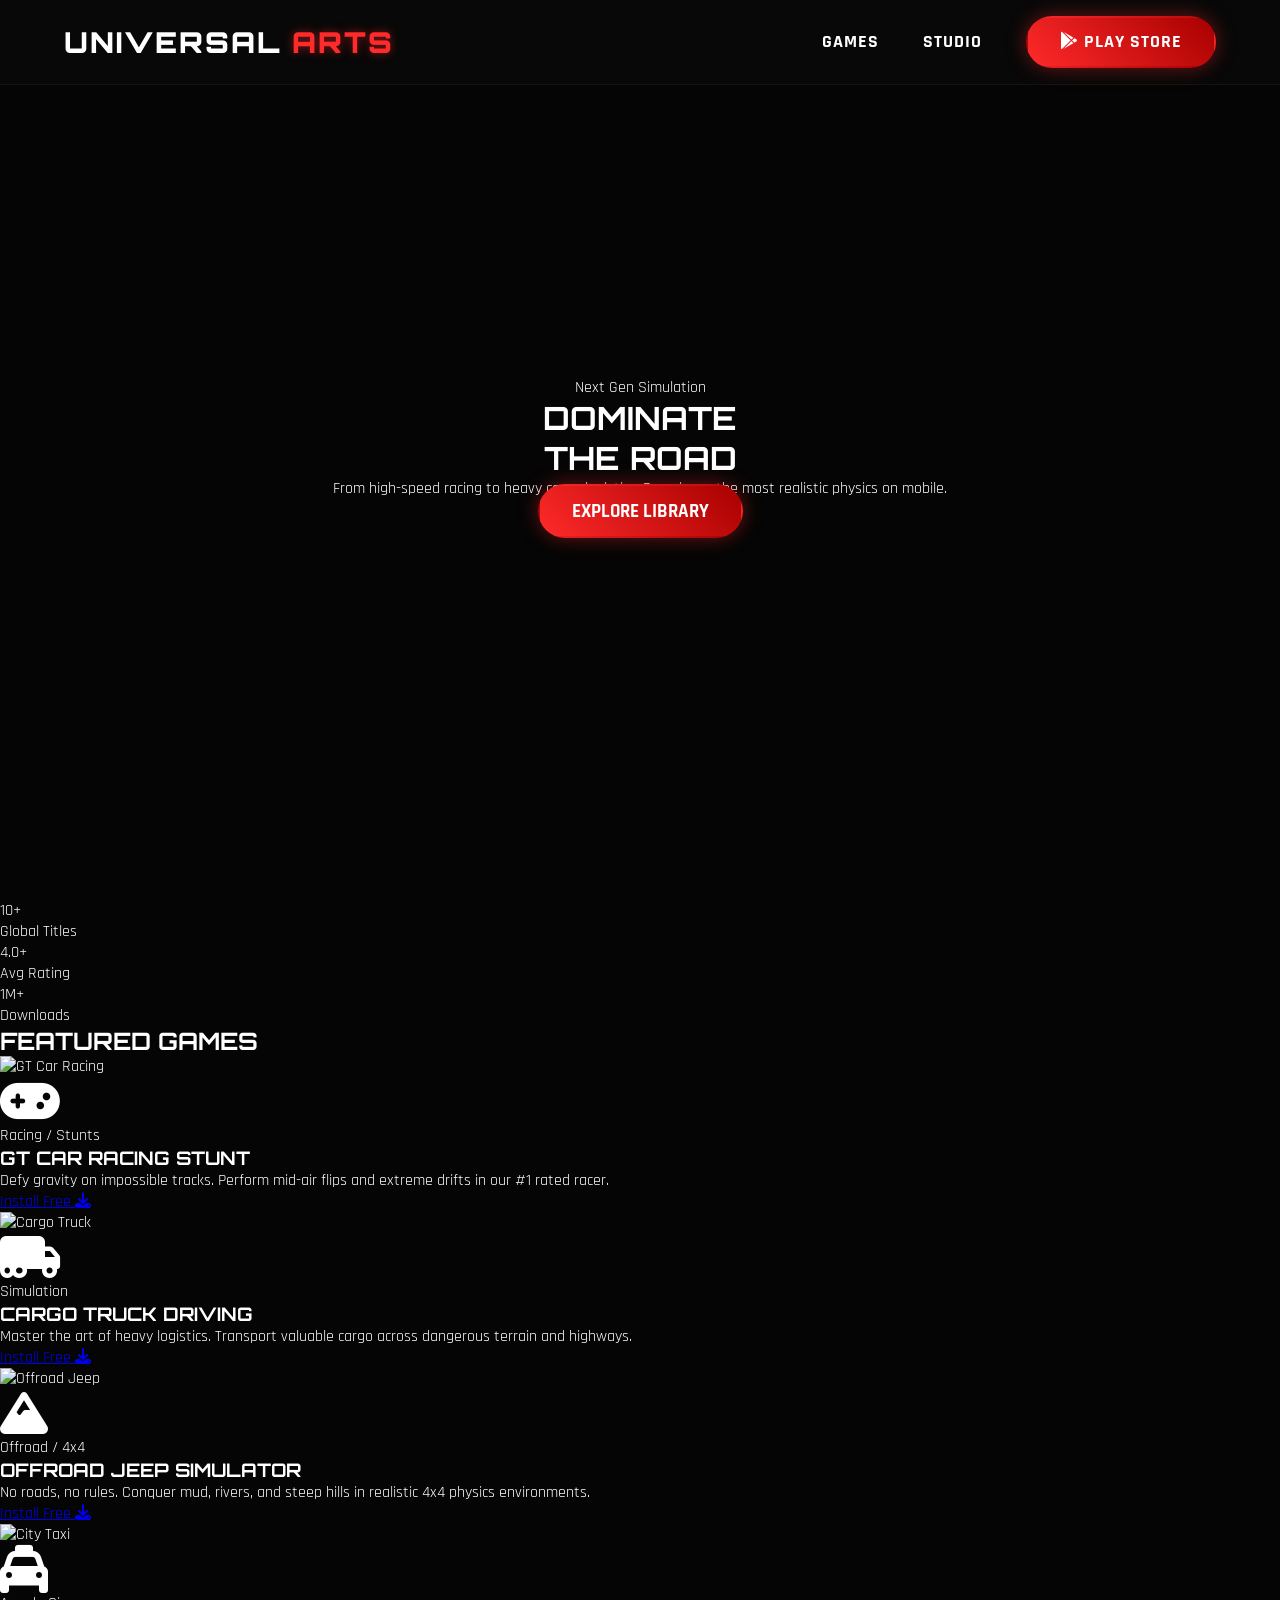
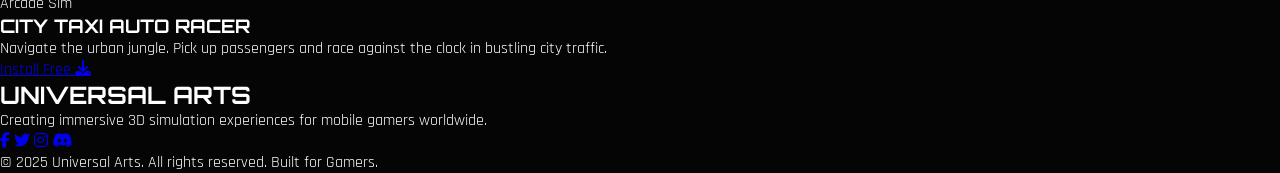
==== index.html @ 1a071456 "Create index.html" ====
<!DOCTYPE html>
<html lang="en">
<head>
    <meta charset="UTF-8">
    <meta name="viewport" content="width=device-width, initial-scale=1.0">
    <title>Universal Arts | AAA Mobile Gaming</title>
    <link href="https://fonts.googleapis.com/css2?family=Orbitron:wght@400;700;900&family=Rajdhani:wght@300;500;700&display=swap" rel="stylesheet">
    <link href="https://cdnjs.cloudflare.com/ajax/libs/font-awesome/6.4.0/css/all.min.css" rel="stylesheet">
    <link href="https://unpkg.com/aos@2.3.1/dist/aos.css" rel="stylesheet">
    
    <style>
        :root {
            --primary: #ff2a2a; /* Neon Red */
            --accent: #00f2ff; /* Cyber Blue */
            --dark: #050505;
            --dark-glass: rgba(10, 10, 10, 0.85);
            --light: #ffffff;
            --text-gray: #b3b3b3;
            --card-bg: #111111;
        }

        * {
            margin: 0;
            padding: 0;
            box-sizing: border-box;
            scroll-behavior: smooth;
        }

        body {
            background-color: var(--dark);
            color: var(--light);
            font-family: 'Rajdhani', sans-serif;
            overflow-x: hidden;
        }

        h1, h2, h3, .nav-logo {
            font-family: 'Orbitron', sans-serif;
            text-transform: uppercase;
        }

        /* --- Custom Scrollbar --- */
        ::-webkit-scrollbar {
            width: 10px;
        }
        ::-webkit-scrollbar-track {
            background: var(--dark);
        }
        ::-webkit-scrollbar-thumb {
            background: var(--primary);
            border-radius: 5px;
        }

        /* --- Navigation --- */
        nav {
            position: fixed;
            top: 0;
            width: 100%;
            padding: 1.5rem 5%;
            display: flex;
            justify-content: space-between;
            align-items: center;
            z-index: 1000;
            background: var(--dark-glass);
            backdrop-filter: blur(10px);
            border-bottom: 1px solid rgba(255, 255, 255, 0.05);
            transition: all 0.3s ease;
        }

        .nav-logo {
            font-size: 1.8rem;
            font-weight: 900;
            letter-spacing: 2px;
            color: var(--light);
        }

        .nav-logo span {
            color: var(--primary);
            text-shadow: 0 0 10px rgba(255, 42, 42, 0.5);
        }

        .nav-links a {
            margin-left: 2.5rem;
            text-decoration: none;
            color: var(--light);
            font-weight: 700;
            font-size: 1.1rem;
            transition: color 0.3s;
            text-transform: uppercase;
            letter-spacing: 1px;
        }

        .nav-links a:hover {
            color: var(--primary);
        }

        .play-btn {
            background: linear-gradient(45deg, var(--primary), #a80000);
            padding: 0.8rem 2rem;
            border-radius: 50px;
            color: white;
            text-decoration: none;
            font-weight: bold;
            box-shadow: 0 0 20px rgba(255, 42, 42, 0.4);
            transition: transform 0.3s, box-shadow 0.3s;
            border: 2px solid transparent;
        }

        .play-btn:hover {
            transform: scale(1.05);
            box-shadow: 0 0 30px rgba(255, 42, 42, 0.6);
            border-color: rgba(255,255,255,0.2);
        }

        /* --- Hero Section --- */
        header {
            height: 100vh;
            display: flex;
            align-items: center;
            justify-content: center;
            text-align: center;
            position: relative;
            background: radial-gradient(circle at center, rgba(0,0,0,0.3) 0%, rgba(5,5,5,1) 100%), 
                        url('

http://googleusercontent.com/image_collection/image_retrieval/6770177813329539468_0
');
            background-size: cover;
            background-position: center;
            background-attachment: fixed; /* Parallax effect */
        }

        header::after {
            content: '';
            position: absolute;
            bottom: 0;
            left: 0;
            width: 100%;
            height: 150px;
            background: linear-gradient(to top, var(--dark), transparent);
        }

        .hero-content {
            z-index: 2;
            padding: 0 20px;
        }

        .hero-badge {
            background: rgba(255, 42, 42, 0.2);
            color: var(--primary);
            padding: 0.5rem 1.5rem;
            border-radius: 20px;
            border: 1px solid var(--primary);
            font-weight: bold;
            display: inline-block;
            margin-bottom: 1.5rem;
            text-transform: uppercase;
            font-size: 0.9rem;
            letter-spacing: 2px;
        }

        header h1 {
            font-size: 5rem;
            line-height: 1.1;
            margin-bottom: 1.5rem;
            text-shadow: 0 5px 15px rgba(0,0,0,0.8);
        }

        header p {
            font-size: 1.5rem;
            color: var(--text-gray);
            max-width: 700px;
            margin: 0 auto 2.5rem;
        }

        /* --- Stats Strip --- */
        .stats-strip {
            display: flex;
            justify-content: center;
            gap: 5rem;
            padding: 3rem 0;
            background: #0a0a0a;
            border-top: 1px solid #222;
            border-bottom: 1px solid #222;
            flex-wrap: wrap;
        }

        .stat-box {
            text-align: center;
        }

        .stat-number {
            font-size: 3.5rem;
            font-weight: 900;
            color: var(--light);
            font-family: 'Orbitron', sans-serif;
            background: -webkit-linear-gradient(white, #777);
            -webkit-background-clip: text;
            -webkit-text-fill-color: transparent;
        }

        .stat-label {
            color: var(--primary);
            text-transform: uppercase;
            letter-spacing: 2px;
            font-weight: 700;
        }

        /* --- Games Grid --- */
        .section-container {
            max-width: 1400px;
            margin: 0 auto;
            padding: 6rem 5%;
        }

        .section-header {
            text-align: center;
            margin-bottom: 5rem;
        }

        .section-header h2 {
            font-size: 3rem;
            margin-bottom: 1rem;
        }

        .section-header .line {
            width: 100px;
            height: 4px;
            background: var(--primary);
            margin: 0 auto;
            border-radius: 2px;
            box-shadow: 0 0 10px var(--primary);
        }

        .games-grid {
            display: grid;
            grid-template-columns: repeat(auto-fit, minmax(300px, 1fr));
            gap: 2.5rem;
        }

        .game-card {
            background: var(--card-bg);
            border-radius: 15px;
            overflow: hidden;
            position: relative;
            transition: transform 0.4s, box-shadow 0.4s;
            border: 1px solid #222;
            group;
        }

        .game-card:hover {
            transform: translateY(-15px);
            box-shadow: 0 20px 40px rgba(0,0,0,0.6);
            border-color: var(--primary);
        }

        .card-image-wrapper {
            position: relative;
            height: 250px;
            overflow: hidden;
        }

        .game-img {
            width: 100%;
            height: 100%;
            object-fit: cover;
            transition: transform 0.5s;
        }

        .game-card:hover .game-img {
            transform: scale(1.1);
        }

        .overlay {
            position: absolute;
            top: 0;
            left: 0;
            width: 100%;
            height: 100%;
            background: rgba(0,0,0,0.6);
            display: flex;
            align-items: center;
            justify-content: center;
            opacity: 0;
            transition: opacity 0.3s;
        }

        .game-card:hover .overlay {
            opacity: 1;
        }

        .card-content {
            padding: 2rem;
        }

        .genre-tag {
            font-size: 0.8rem;
            color: var(--accent);
            text-transform: uppercase;
            letter-spacing: 1px;
            font-weight: bold;
            margin-bottom: 0.5rem;
            display: block;
        }

        .game-card h3 {
            font-size: 1.5rem;
            margin-bottom: 1rem;
            color: white;
        }

        .game-card p {
            color: var(--text-gray);
            font-size: 0.95rem;
            margin-bottom: 1.5rem;
            line-height: 1.6;
        }

        .download-btn {
            display: inline-block;
            width: 100%;
            text-align: center;
            padding: 1rem;
            background: #222;
            color: white;
            text-decoration: none;
            font-weight: bold;
            border-radius: 8px;
            transition: 0.3s;
            text-transform: uppercase;
            font-size: 0.9rem;
            letter-spacing: 1px;
        }

        .download-btn:hover {
            background: var(--primary);
            color: white;
        }

        /* --- Footer --- */
        footer {
            background: #000;
            padding: 4rem 5% 2rem;
            border-top: 1px solid #222;
        }

        .footer-content {
            display: flex;
            justify-content: space-between;
            flex-wrap: wrap;
            margin-bottom: 3rem;
            max-width: 1400px;
            margin-left: auto;
            margin-right: auto;
        }

        .footer-brand h2 {
            font-size: 2rem;
            margin-bottom: 1rem;
        }
        
        .footer-brand p {
            color: var(--text-gray);
            max-width: 300px;
        }

        .social-links {
            display: flex;
            gap: 1.5rem;
            margin-top: 1.5rem;
        }

        .social-links a {
            color: var(--light);
            font-size: 1.5rem;
            transition: color 0.3s;
        }

        .social-links a:hover {
            color: var(--primary);
        }

        .copyright {
            text-align: center;
            color: #555;
            padding-top: 2rem;
            border-top: 1px solid #111;
            font-size: 0.9rem;
        }

        /* Responsive */
        @media (max-width: 768px) {
            header h1 { font-size: 3rem; }
            .nav-links { display: none; }
            .stats-strip { gap: 2rem; }
            .stat-number { font-size: 2.5rem; }
        }
    </style>
</head>
<body>

    <nav>
        <div class="nav-logo">UNIVERSAL <span>ARTS</span></div>
        <div class="nav-links">
            <a href="#games">Games</a>
            <a href="#about">Studio</a>
            <a href="https://play.google.com/store/apps/dev?id=5883999573057760065" class="play-btn">
                <i class="fab fa-google-play"></i> Play Store
            </a>
        </div>
    </nav>

    <header>
        <div class="hero-content" data-aos="zoom-in" data-aos-duration="1000">
            <span class="hero-badge">Next Gen Simulation</span>
            <h1>DOMINATE<br>THE ROAD</h1>
            <p>From high-speed racing to heavy cargo logistics. Experience the most realistic physics on mobile.</p>
            <a href="#games" class="play-btn" style="font-size: 1.2rem;">EXPLORE LIBRARY</a>
        </div>
    </header>

    <div class="stats-strip" id="about" data-aos="fade-up">
        <div class="stat-box">
            <div class="stat-number">10+</div>
            <div class="stat-label">Global Titles</div>
        </div>
        <div class="stat-box">
            <div class="stat-number">4.0+</div>
            <div class="stat-label">Avg Rating</div>
        </div>
        <div class="stat-box">
            <div class="stat-number">1M+</div>
            <div class="stat-label">Downloads</div>
        </div>
    </div>

    <section id="games" class="section-container">
        <div class="section-header" data-aos="fade-up">
            <h2>Featured Games</h2>
            <div class="line"></div>
        </div>

        <div class="games-grid">
            
            <div class="game-card" data-aos="fade-up" data-aos-delay="0">
                <div class="card-image-wrapper">
                    <img src="http://googleusercontent.com/image_collection/image_retrieval/9879912123038968894_0" alt="GT Car Racing" class="game-img">
                    <div class="overlay">
                        <i class="fas fa-gamepad" style="font-size: 3rem; color: white;"></i>
                    </div>
                </div>
                <div class="card-content">
                    <span class="genre-tag">Racing / Stunts</span>
                    <h3>GT Car Racing Stunt</h3>
                    <p>Defy gravity on impossible tracks. Perform mid-air flips and extreme drifts in our #1 rated racer.</p>
                    <a href="https://play.google.com/store/apps/details?id=com.ua.gt.car.stunt.racing.games" target="_blank" class="download-btn">
                        Install Free <i class="fas fa-download"></i>
                    </a>
                </div>
            </div>

            <div class="game-card" data-aos="fade-up" data-aos-delay="100">
                <div class="card-image-wrapper">
                    <img src="http://googleusercontent.com/image_collection/image_retrieval/9272997600207014705_0" alt="Cargo Truck" class="game-img">
                    <div class="overlay">
                        <i class="fas fa-truck-moving" style="font-size: 3rem; color: white;"></i>
                    </div>
                </div>
                <div class="card-content">
                    <span class="genre-tag">Simulation</span>
                    <h3>Cargo Truck Driving</h3>
                    <p>Master the art of heavy logistics. Transport valuable cargo across dangerous terrain and highways.</p>
                    <a href="https://play.google.com/store/apps/details?id=com.ua.cargo.truck.driving.games" target="_blank" class="download-btn">
                        Install Free <i class="fas fa-download"></i>
                    </a>
                </div>
            </div>

            <div class="game-card" data-aos="fade-up" data-aos-delay="200">
                <div class="card-image-wrapper">
                    <img src="http://googleusercontent.com/image_collection/image_retrieval/10949153123895642008_0" alt="Offroad Jeep" class="game-img">
                    <div class="overlay">
                        <i class="fas fa-mountain" style="font-size: 3rem; color: white;"></i>
                    </div>
                </div>
                <div class="card-content">
                    <span class="genre-tag">Offroad / 4x4</span>
                    <h3>Offroad Jeep Simulator</h3>
                    <p>No roads, no rules. Conquer mud, rivers, and steep hills in realistic 4x4 physics environments.</p>
                    <a href="https://play.google.com/store/apps/details?id=com.ua.offroad.jeep.driving.games" target="_blank" class="download-btn">
                        Install Free <i class="fas fa-download"></i>
                    </a>
                </div>
            </div>

            <div class="game-card" data-aos="fade-up" data-aos-delay="300">
                <div class="card-image-wrapper">
                    <img src="http://googleusercontent.com/image_collection/image_retrieval/6974544593591319801_0" alt="City Taxi" class="game-img">
                    <div class="overlay">
                        <i class="fas fa-taxi" style="font-size: 3rem; color: white;"></i>
                    </div>
                </div>
                <div class="card-content">
                    <span class="genre-tag">Arcade Sim</span>
                    <h3>City Taxi Auto Racer</h3>
                    <p>Navigate the urban jungle. Pick up passengers and race against the clock in bustling city traffic.</p>
                    <a href="https://play.google.com/store/apps/details?id=com.ua.city.taxi.driving.games" target="_blank" class="download-btn">
                        Install Free <i class="fas fa-download"></i>
                    </a>
                </div>
            </div>

        </div>
    </section>

    <footer>
        <div class="footer-content">
            <div class="footer-brand">
                <h2>UNIVERSAL <span>ARTS</span></h2>
                <p>Creating immersive 3D simulation experiences for mobile gamers worldwide.</p>
                <div class="social-links">
                    <a href="#"><i class="fab fa-facebook-f"></i></a>
                    <a href="#"><i class="fab fa-twitter"></i></a>
                    <a href="#"><i class="fab fa-instagram"></i></a>
                    <a href="#"><i class="fab fa-discord"></i></a>
                </div>
            </div>
        </div>
        <div class="copyright">
            &copy; 2025 Universal Arts. All rights reserved. Built for Gamers.
        </div>
    </footer>

    <script src="https://unpkg.com/aos@2.3.1/dist/aos.js"></script>
    <script>
        // Initialize Animate On Scroll
        AOS.init({
            once: true,
            offset: 100,
            duration: 800,
            easing: 'ease-out-cubic'
        });

        // Navbar scroll effect
        window.addEventListener('scroll', function() {
            const nav = document.querySelector('nav');
            if (window.scrollY > 50) {
                nav.style.background = 'rgba(5, 5, 5, 0.95)';
                nav.style.padding = '1rem 5%';
            } else {
                nav.style.background = 'rgba(10, 10, 10, 0.7)';
                nav.style.padding = '1.5rem 5%';
            }
        });
    </script>
</body>
</html>
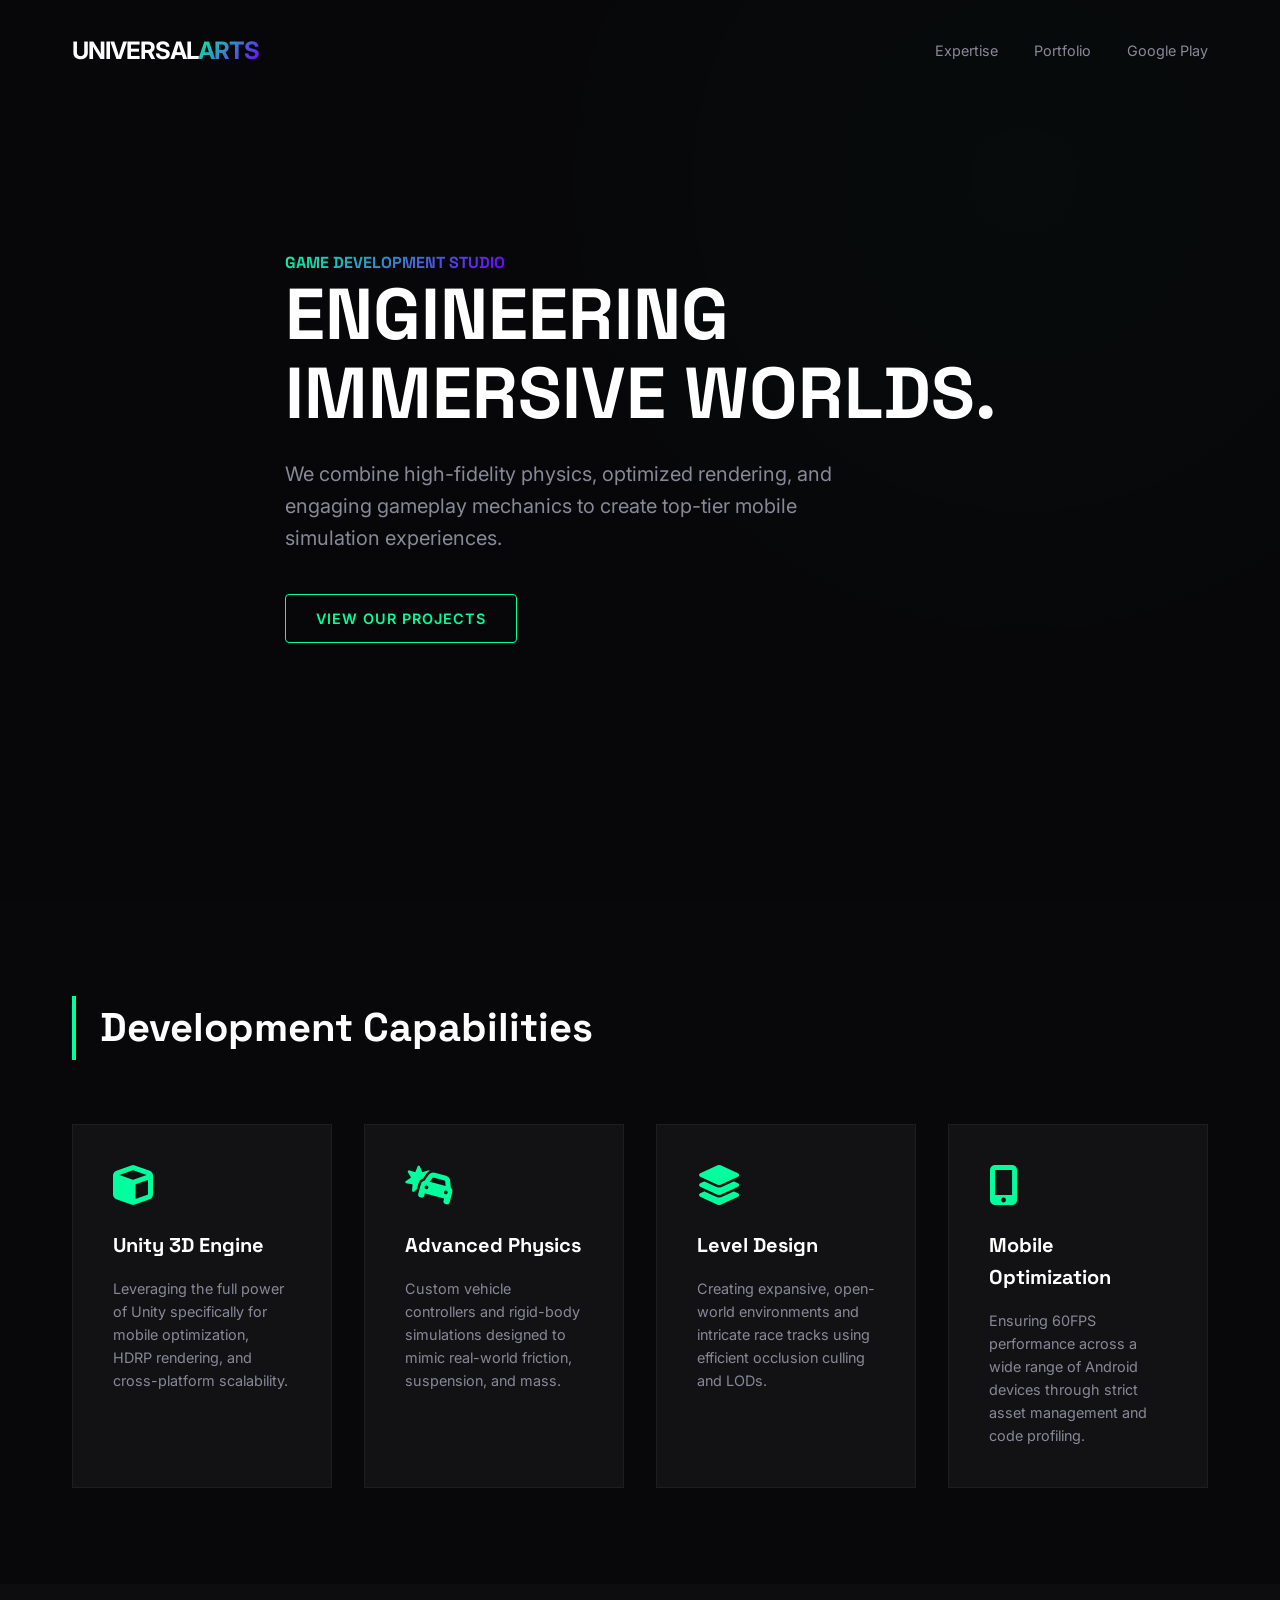
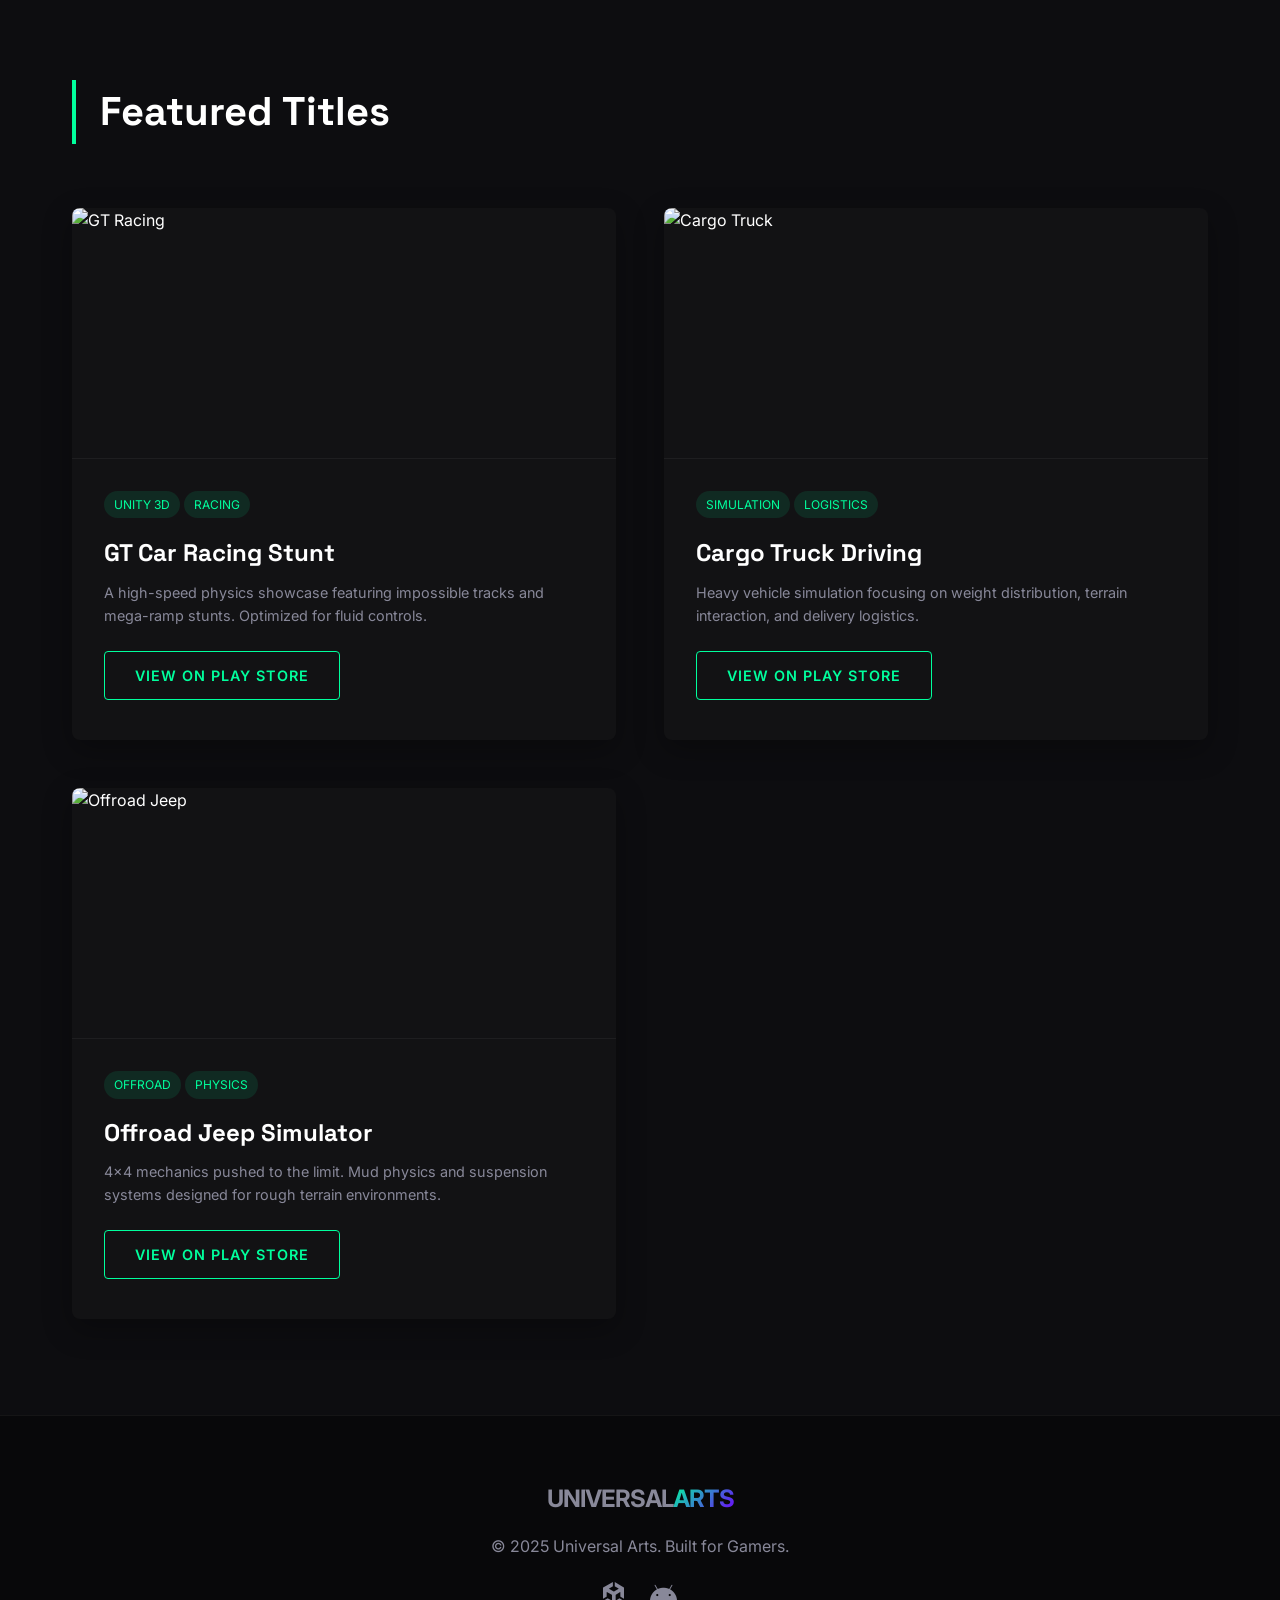
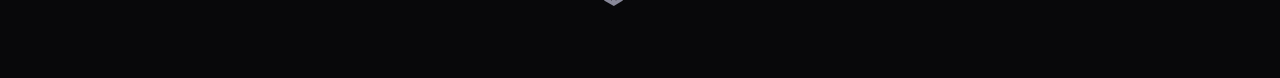
==== commit 330ceab2: "Update index.html" ====
--- a/index.html
+++ b/index.html
@@ -3,553 +3,388 @@
 <head>
     <meta charset="UTF-8">
     <meta name="viewport" content="width=device-width, initial-scale=1.0">
-    <title>Universal Arts | AAA Mobile Gaming</title>
-    <link href="https://fonts.googleapis.com/css2?family=Orbitron:wght@400;700;900&family=Rajdhani:wght@300;500;700&display=swap" rel="stylesheet">
+    <title>Universal Arts | Interactive Entertainment</title>
+    <link href="https://fonts.googleapis.com/css2?family=Space+Grotesk:wght@300;500;700&family=Inter:wght@300;400;600&display=swap" rel="stylesheet">
     <link href="https://cdnjs.cloudflare.com/ajax/libs/font-awesome/6.4.0/css/all.min.css" rel="stylesheet">
     <link href="https://unpkg.com/aos@2.3.1/dist/aos.css" rel="stylesheet">
     
     <style>
         :root {
-            --primary: #ff2a2a; /* Neon Red */
-            --accent: #00f2ff; /* Cyber Blue */
-            --dark: #050505;
-            --dark-glass: rgba(10, 10, 10, 0.85);
-            --light: #ffffff;
-            --text-gray: #b3b3b3;
-            --card-bg: #111111;
+            --primary: #00ff9d; /* Tech Green */
+            --secondary: #7000ff; /* Deep Purple */
+            --dark: #08080a; /* Almost Black */
+            --surface: #121214; /* Card BG */
+            --text-main: #ffffff;
+            --text-muted: #888899;
+            --gradient: linear-gradient(135deg, var(--primary) 0%, var(--secondary) 100%);
         }
 
         * {
             margin: 0;
             padding: 0;
             box-sizing: border-box;
-            scroll-behavior: smooth;
         }
 
         body {
             background-color: var(--dark);
-            color: var(--light);
-            font-family: 'Rajdhani', sans-serif;
+            color: var(--text-main);
+            font-family: 'Inter', sans-serif;
             overflow-x: hidden;
-        }
-
-        h1, h2, h3, .nav-logo {
-            font-family: 'Orbitron', sans-serif;
+            line-height: 1.6;
+        }
+
+        h1, h2, h3, h4 {
+            font-family: 'Space Grotesk', sans-serif;
+            font-weight: 700;
+        }
+
+        /* --- Utilities --- */
+        .container {
+            max-width: 1200px;
+            margin: 0 auto;
+            padding: 0 2rem;
+        }
+
+        .text-gradient {
+            background: var(--gradient);
+            -webkit-background-clip: text;
+            -webkit-text-fill-color: transparent;
+        }
+
+        .btn {
+            padding: 12px 30px;
+            border-radius: 4px;
+            text-decoration: none;
+            font-weight: 600;
+            transition: all 0.3s ease;
+            display: inline-block;
             text-transform: uppercase;
-        }
-
-        /* --- Custom Scrollbar --- */
-        ::-webkit-scrollbar {
-            width: 10px;
-        }
-        ::-webkit-scrollbar-track {
-            background: var(--dark);
-        }
-        ::-webkit-scrollbar-thumb {
+            letter-spacing: 1px;
+            font-size: 0.9rem;
+            position: relative;
+            z-index: 1;
+            overflow: hidden;
+        }
+
+        .btn-primary {
+            background: transparent;
+            color: var(--primary);
+            border: 1px solid var(--primary);
+        }
+
+        .btn-primary::before {
+            content: '';
+            position: absolute;
+            top: 0; left: 0; width: 0%; height: 100%;
             background: var(--primary);
-            border-radius: 5px;
-        }
-
-        /* --- Navigation --- */
+            z-index: -1;
+            transition: width 0.3s ease;
+        }
+
+        .btn-primary:hover {
+            color: var(--dark);
+        }
+
+        .btn-primary:hover::before {
+            width: 100%;
+        }
+
+        /* --- Navbar --- */
         nav {
-            position: fixed;
-            top: 0;
+            padding: 2rem 0;
+            position: absolute;
             width: 100%;
-            padding: 1.5rem 5%;
+            z-index: 10;
+        }
+
+        .nav-content {
             display: flex;
             justify-content: space-between;
             align-items: center;
-            z-index: 1000;
-            background: var(--dark-glass);
-            backdrop-filter: blur(10px);
-            border-bottom: 1px solid rgba(255, 255, 255, 0.05);
-            transition: all 0.3s ease;
-        }
-
-        .nav-logo {
-            font-size: 1.8rem;
-            font-weight: 900;
-            letter-spacing: 2px;
-            color: var(--light);
-        }
-
-        .nav-logo span {
-            color: var(--primary);
-            text-shadow: 0 0 10px rgba(255, 42, 42, 0.5);
-        }
+        }
+
+        .logo {
+            font-size: 1.5rem;
+            font-weight: 700;
+            letter-spacing: -1px;
+        }
+
+        .logo span { color: var(--primary); }
 
         .nav-links a {
-            margin-left: 2.5rem;
+            color: var(--text-muted);
+            margin-left: 2rem;
             text-decoration: none;
-            color: var(--light);
-            font-weight: 700;
-            font-size: 1.1rem;
-            transition: color 0.3s;
-            text-transform: uppercase;
-            letter-spacing: 1px;
-        }
-
-        .nav-links a:hover {
-            color: var(--primary);
-        }
-
-        .play-btn {
-            background: linear-gradient(45deg, var(--primary), #a80000);
-            padding: 0.8rem 2rem;
-            border-radius: 50px;
-            color: white;
-            text-decoration: none;
-            font-weight: bold;
-            box-shadow: 0 0 20px rgba(255, 42, 42, 0.4);
-            transition: transform 0.3s, box-shadow 0.3s;
-            border: 2px solid transparent;
-        }
-
-        .play-btn:hover {
-            transform: scale(1.05);
-            box-shadow: 0 0 30px rgba(255, 42, 42, 0.6);
-            border-color: rgba(255,255,255,0.2);
-        }
-
-        /* --- Hero Section --- */
-        header {
-            height: 100vh;
+            font-size: 0.9rem;
+            transition: 0.3s;
+        }
+
+        .nav-links a:hover { color: var(--primary); }
+
+        /* --- Hero Section (Dev Focus) --- */
+        .hero {
+            min-height: 100vh;
             display: flex;
             align-items: center;
-            justify-content: center;
-            text-align: center;
+            background: radial-gradient(circle at 80% 20%, rgba(0, 255, 157, 0.1) 0%, transparent 40%),
+                        url('https://images.unsplash.com/photo-1550745165-9bc0b252726f?q=80&w=2070&auto=format&fit=crop') no-repeat center center/cover;
             position: relative;
-            background: radial-gradient(circle at center, rgba(0,0,0,0.3) 0%, rgba(5,5,5,1) 100%), 
-                        url('
-
-http://googleusercontent.com/image_collection/image_retrieval/6770177813329539468_0
-');
-            background-size: cover;
-            background-position: center;
-            background-attachment: fixed; /* Parallax effect */
-        }
-
-        header::after {
-            content: '';
+        }
+
+        .hero-overlay {
             position: absolute;
-            bottom: 0;
-            left: 0;
-            width: 100%;
-            height: 150px;
-            background: linear-gradient(to top, var(--dark), transparent);
+            top: 0; left: 0; width: 100%; height: 100%;
+            background: rgba(8, 8, 10, 0.85); /* Dark overlay to make text pop */
         }
 
         .hero-content {
+            position: relative;
             z-index: 2;
-            padding: 0 20px;
-        }
-
-        .hero-badge {
-            background: rgba(255, 42, 42, 0.2);
-            color: var(--primary);
-            padding: 0.5rem 1.5rem;
-            border-radius: 20px;
-            border: 1px solid var(--primary);
-            font-weight: bold;
-            display: inline-block;
-            margin-bottom: 1.5rem;
-            text-transform: uppercase;
-            font-size: 0.9rem;
-            letter-spacing: 2px;
-        }
-
-        header h1 {
-            font-size: 5rem;
+            max-width: 800px;
+        }
+
+        .hero h1 {
+            font-size: 4.5rem;
             line-height: 1.1;
             margin-bottom: 1.5rem;
-            text-shadow: 0 5px 15px rgba(0,0,0,0.8);
-        }
-
-        header p {
-            font-size: 1.5rem;
-            color: var(--text-gray);
-            max-width: 700px;
-            margin: 0 auto 2.5rem;
-        }
-
-        /* --- Stats Strip --- */
-        .stats-strip {
-            display: flex;
-            justify-content: center;
-            gap: 5rem;
-            padding: 3rem 0;
-            background: #0a0a0a;
-            border-top: 1px solid #222;
-            border-bottom: 1px solid #222;
-            flex-wrap: wrap;
-        }
-
-        .stat-box {
-            text-align: center;
-        }
-
-        .stat-number {
-            font-size: 3.5rem;
-            font-weight: 900;
-            color: var(--light);
-            font-family: 'Orbitron', sans-serif;
-            background: -webkit-linear-gradient(white, #777);
-            -webkit-background-clip: text;
-            -webkit-text-fill-color: transparent;
-        }
-
-        .stat-label {
+        }
+
+        .hero p {
+            font-size: 1.25rem;
+            color: var(--text-muted);
+            margin-bottom: 2.5rem;
+            max-width: 600px;
+        }
+
+        /* --- Tech Stack / Expertise --- */
+        .expertise {
+            padding: 6rem 0;
+            background: var(--dark);
+        }
+
+        .section-title {
+            font-size: 2.5rem;
+            margin-bottom: 4rem;
+            border-left: 4px solid var(--primary);
+            padding-left: 1.5rem;
+        }
+
+        .tech-grid {
+            display: grid;
+            grid-template-columns: repeat(auto-fit, minmax(250px, 1fr));
+            gap: 2rem;
+        }
+
+        .tech-card {
+            background: var(--surface);
+            padding: 2.5rem;
+            border: 1px solid rgba(255,255,255,0.05);
+            transition: 0.3s;
+        }
+
+        .tech-card:hover {
+            border-color: var(--primary);
+            transform: translateY(-5px);
+        }
+
+        .tech-card i {
+            font-size: 2.5rem;
             color: var(--primary);
-            text-transform: uppercase;
-            letter-spacing: 2px;
-            font-weight: 700;
-        }
-
-        /* --- Games Grid --- */
-        .section-container {
-            max-width: 1400px;
-            margin: 0 auto;
-            padding: 6rem 5%;
-        }
-
-        .section-header {
-            text-align: center;
-            margin-bottom: 5rem;
-        }
-
-        .section-header h2 {
-            font-size: 3rem;
+            margin-bottom: 1.5rem;
+        }
+
+        .tech-card h3 {
             margin-bottom: 1rem;
-        }
-
-        .section-header .line {
-            width: 100px;
-            height: 4px;
-            background: var(--primary);
-            margin: 0 auto;
-            border-radius: 2px;
-            box-shadow: 0 0 10px var(--primary);
-        }
-
-        .games-grid {
+            font-size: 1.25rem;
+        }
+
+        .tech-card p {
+            color: var(--text-muted);
+            font-size: 0.9rem;
+        }
+
+        /* --- Portfolio --- */
+        .projects {
+            padding: 6rem 0;
+            background: #0d0d10;
+        }
+
+        .project-grid {
             display: grid;
-            grid-template-columns: repeat(auto-fit, minmax(300px, 1fr));
-            gap: 2.5rem;
-        }
-
-        .game-card {
-            background: var(--card-bg);
-            border-radius: 15px;
+            grid-template-columns: repeat(auto-fit, minmax(350px, 1fr));
+            gap: 3rem;
+        }
+
+        .project-card {
+            position: relative;
+            border-radius: 8px;
             overflow: hidden;
-            position: relative;
-            transition: transform 0.4s, box-shadow 0.4s;
-            border: 1px solid #222;
-            group;
-        }
-
-        .game-card:hover {
-            transform: translateY(-15px);
-            box-shadow: 0 20px 40px rgba(0,0,0,0.6);
-            border-color: var(--primary);
-        }
-
-        .card-image-wrapper {
-            position: relative;
+            background: var(--surface);
+            box-shadow: 0 10px 30px rgba(0,0,0,0.3);
+        }
+
+        .project-img-container {
             height: 250px;
             overflow: hidden;
         }
 
-        .game-img {
+        /* USING RELIABLE UNSPLASH IMAGES FOR DEMO */
+        .project-img {
             width: 100%;
             height: 100%;
             object-fit: cover;
-            transition: transform 0.5s;
-        }
-
-        .game-card:hover .game-img {
+            transition: transform 0.5s ease;
+        }
+
+        .project-card:hover .project-img {
             transform: scale(1.1);
         }
 
-        .overlay {
-            position: absolute;
-            top: 0;
-            left: 0;
-            width: 100%;
-            height: 100%;
-            background: rgba(0,0,0,0.6);
-            display: flex;
-            align-items: center;
-            justify-content: center;
-            opacity: 0;
-            transition: opacity 0.3s;
-        }
-
-        .game-card:hover .overlay {
-            opacity: 1;
-        }
-
-        .card-content {
+        .project-info {
             padding: 2rem;
-        }
-
-        .genre-tag {
-            font-size: 0.8rem;
-            color: var(--accent);
-            text-transform: uppercase;
-            letter-spacing: 1px;
-            font-weight: bold;
-            margin-bottom: 0.5rem;
-            display: block;
-        }
-
-        .game-card h3 {
-            font-size: 1.5rem;
+            border-top: 1px solid rgba(255,255,255,0.05);
+        }
+
+        .badge {
+            font-size: 0.75rem;
+            color: var(--primary);
+            background: rgba(0, 255, 157, 0.1);
+            padding: 4px 10px;
+            border-radius: 20px;
             margin-bottom: 1rem;
-            color: white;
-        }
-
-        .game-card p {
-            color: var(--text-gray);
-            font-size: 0.95rem;
-            margin-bottom: 1.5rem;
-            line-height: 1.6;
-        }
-
-        .download-btn {
             display: inline-block;
-            width: 100%;
-            text-align: center;
-            padding: 1rem;
-            background: #222;
-            color: white;
-            text-decoration: none;
-            font-weight: bold;
-            border-radius: 8px;
-            transition: 0.3s;
-            text-transform: uppercase;
-            font-size: 0.9rem;
-            letter-spacing: 1px;
-        }
-
-        .download-btn:hover {
-            background: var(--primary);
-            color: white;
-        }
+        }
+
+        .project-card h3 { font-size: 1.5rem; margin-bottom: 0.5rem; }
+        .project-card p { color: var(--text-muted); font-size: 0.9rem; margin-bottom: 1.5rem; }
 
         /* --- Footer --- */
         footer {
-            background: #000;
-            padding: 4rem 5% 2rem;
-            border-top: 1px solid #222;
-        }
-
-        .footer-content {
-            display: flex;
-            justify-content: space-between;
-            flex-wrap: wrap;
-            margin-bottom: 3rem;
-            max-width: 1400px;
-            margin-left: auto;
-            margin-right: auto;
-        }
-
-        .footer-brand h2 {
-            font-size: 2rem;
-            margin-bottom: 1rem;
-        }
-        
-        .footer-brand p {
-            color: var(--text-gray);
-            max-width: 300px;
-        }
-
-        .social-links {
-            display: flex;
-            gap: 1.5rem;
-            margin-top: 1.5rem;
-        }
-
-        .social-links a {
-            color: var(--light);
-            font-size: 1.5rem;
-            transition: color 0.3s;
-        }
-
-        .social-links a:hover {
-            color: var(--primary);
-        }
-
-        .copyright {
+            padding: 4rem 0;
+            border-top: 1px solid rgba(255,255,255,0.05);
             text-align: center;
-            color: #555;
-            padding-top: 2rem;
-            border-top: 1px solid #111;
-            font-size: 0.9rem;
-        }
-
-        /* Responsive */
-        @media (max-width: 768px) {
-            header h1 { font-size: 3rem; }
+            color: var(--text-muted);
+        }
+
+        /* Mobile */
+        @media(max-width: 768px) {
+            .hero h1 { font-size: 3rem; }
             .nav-links { display: none; }
-            .stats-strip { gap: 2rem; }
-            .stat-number { font-size: 2.5rem; }
         }
     </style>
 </head>
 <body>
 
     <nav>
-        <div class="nav-logo">UNIVERSAL <span>ARTS</span></div>
-        <div class="nav-links">
-            <a href="#games">Games</a>
-            <a href="#about">Studio</a>
-            <a href="https://play.google.com/store/apps/dev?id=5883999573057760065" class="play-btn">
-                <i class="fab fa-google-play"></i> Play Store
-            </a>
+        <div class="container nav-content">
+            <div class="logo">UNIVERSAL<span class="text-gradient">ARTS</span></div>
+            <div class="nav-links">
+                <a href="#expertise">Expertise</a>
+                <a href="#work">Portfolio</a>
+                <a href="https://play.google.com/store/apps/dev?id=5883999573057760065">Google Play</a>
+            </div>
         </div>
     </nav>
 
-    <header>
-        <div class="hero-content" data-aos="zoom-in" data-aos-duration="1000">
-            <span class="hero-badge">Next Gen Simulation</span>
-            <h1>DOMINATE<br>THE ROAD</h1>
-            <p>From high-speed racing to heavy cargo logistics. Experience the most realistic physics on mobile.</p>
-            <a href="#games" class="play-btn" style="font-size: 1.2rem;">EXPLORE LIBRARY</a>
-        </div>
-    </header>
-
-    <div class="stats-strip" id="about" data-aos="fade-up">
-        <div class="stat-box">
-            <div class="stat-number">10+</div>
-            <div class="stat-label">Global Titles</div>
-        </div>
-        <div class="stat-box">
-            <div class="stat-number">4.0+</div>
-            <div class="stat-label">Avg Rating</div>
-        </div>
-        <div class="stat-box">
-            <div class="stat-number">1M+</div>
-            <div class="stat-label">Downloads</div>
-        </div>
-    </div>
-
-    <section id="games" class="section-container">
-        <div class="section-header" data-aos="fade-up">
-            <h2>Featured Games</h2>
-            <div class="line"></div>
-        </div>
-
-        <div class="games-grid">
-            
-            <div class="game-card" data-aos="fade-up" data-aos-delay="0">
-                <div class="card-image-wrapper">
-                    <img src="http://googleusercontent.com/image_collection/image_retrieval/9879912123038968894_0" alt="GT Car Racing" class="game-img">
-                    <div class="overlay">
-                        <i class="fas fa-gamepad" style="font-size: 3rem; color: white;"></i>
-                    </div>
-                </div>
-                <div class="card-content">
-                    <span class="genre-tag">Racing / Stunts</span>
-                    <h3>GT Car Racing Stunt</h3>
-                    <p>Defy gravity on impossible tracks. Perform mid-air flips and extreme drifts in our #1 rated racer.</p>
-                    <a href="https://play.google.com/store/apps/details?id=com.ua.gt.car.stunt.racing.games" target="_blank" class="download-btn">
-                        Install Free <i class="fas fa-download"></i>
-                    </a>
+    <section class="hero">
+        <div class="hero-overlay"></div>
+        <div class="container hero-content" data-aos="fade-up">
+            <h4><span class="text-gradient">GAME DEVELOPMENT STUDIO</span></h4>
+            <h1>ENGINEERING <br>IMMERSIVE WORLDS.</h1>
+            <p>We combine high-fidelity physics, optimized rendering, and engaging gameplay mechanics to create top-tier mobile simulation experiences.</p>
+            <a href="#work" class="btn btn-primary">View Our Projects</a>
+        </div>
+    </section>
+
+    <section id="expertise" class="expertise">
+        <div class="container">
+            <h2 class="section-title">Development Capabilities</h2>
+            <div class="tech-grid">
+                <div class="tech-card" data-aos="fade-up" data-aos-delay="0">
+                    <i class="fas fa-cube"></i>
+                    <h3>Unity 3D Engine</h3>
+                    <p>Leveraging the full power of Unity specifically for mobile optimization, HDRP rendering, and cross-platform scalability.</p>
+                </div>
+                <div class="tech-card" data-aos="fade-up" data-aos-delay="100">
+                    <i class="fas fa-car-crash"></i>
+                    <h3>Advanced Physics</h3>
+                    <p>Custom vehicle controllers and rigid-body simulations designed to mimic real-world friction, suspension, and mass.</p>
+                </div>
+                <div class="tech-card" data-aos="fade-up" data-aos-delay="200">
+                    <i class="fas fa-layer-group"></i>
+                    <h3>Level Design</h3>
+                    <p>Creating expansive, open-world environments and intricate race tracks using efficient occlusion culling and LODs.</p>
+                </div>
+                <div class="tech-card" data-aos="fade-up" data-aos-delay="300">
+                    <i class="fas fa-mobile-alt"></i>
+                    <h3>Mobile Optimization</h3>
+                    <p>Ensuring 60FPS performance across a wide range of Android devices through strict asset management and code profiling.</p>
                 </div>
             </div>
-
-            <div class="game-card" data-aos="fade-up" data-aos-delay="100">
-                <div class="card-image-wrapper">
-                    <img src="http://googleusercontent.com/image_collection/image_retrieval/9272997600207014705_0" alt="Cargo Truck" class="game-img">
-                    <div class="overlay">
-                        <i class="fas fa-truck-moving" style="font-size: 3rem; color: white;"></i>
-                    </div>
-                </div>
-                <div class="card-content">
-                    <span class="genre-tag">Simulation</span>
-                    <h3>Cargo Truck Driving</h3>
-                    <p>Master the art of heavy logistics. Transport valuable cargo across dangerous terrain and highways.</p>
-                    <a href="https://play.google.com/store/apps/details?id=com.ua.cargo.truck.driving.games" target="_blank" class="download-btn">
-                        Install Free <i class="fas fa-download"></i>
-                    </a>
-                </div>
+        </div>
+    </section>
+
+    <section id="work" class="projects">
+        <div class="container">
+            <h2 class="section-title">Featured Titles</h2>
+            <div class="project-grid">
+
+                <div class="project-card" data-aos="fade-up">
+                    <div class="project-img-container">
+                        <img src="https://images.unsplash.com/photo-1614200187524-dc411b872395?q=80&w=1000&auto=format&fit=crop" alt="GT Racing" class="project-img">
+                    </div>
+                    <div class="project-info">
+                        <span class="badge">UNITY 3D</span> <span class="badge">RACING</span>
+                        <h3>GT Car Racing Stunt</h3>
+                        <p>A high-speed physics showcase featuring impossible tracks and mega-ramp stunts. Optimized for fluid controls.</p>
+                        <a href="https://play.google.com/store/apps/dev?id=5883999573057760065" class="btn btn-primary">View on Play Store</a>
+                    </div>
+                </div>
+
+                <div class="project-card" data-aos="fade-up">
+                    <div class="project-img-container">
+                        <img src="https://images.unsplash.com/photo-1601584115197-04ecc0da31d7?q=80&w=1000&auto=format&fit=crop" alt="Cargo Truck" class="project-img">
+                    </div>
+                    <div class="project-info">
+                        <span class="badge">SIMULATION</span> <span class="badge">LOGISTICS</span>
+                        <h3>Cargo Truck Driving</h3>
+                        <p>Heavy vehicle simulation focusing on weight distribution, terrain interaction, and delivery logistics.</p>
+                        <a href="https://play.google.com/store/apps/dev?id=5883999573057760065" class="btn btn-primary">View on Play Store</a>
+                    </div>
+                </div>
+
+                <div class="project-card" data-aos="fade-up">
+                    <div class="project-img-container">
+                        <img src="https://images.unsplash.com/photo-1533473359331-0135ef1b58bf?q=80&w=1000&auto=format&fit=crop" alt="Offroad Jeep" class="project-img">
+                    </div>
+                    <div class="project-info">
+                        <span class="badge">OFFROAD</span> <span class="badge">PHYSICS</span>
+                        <h3>Offroad Jeep Simulator</h3>
+                        <p>4x4 mechanics pushed to the limit. Mud physics and suspension systems designed for rough terrain environments.</p>
+                        <a href="https://play.google.com/store/apps/dev?id=5883999573057760065" class="btn btn-primary">View on Play Store</a>
+                    </div>
+                </div>
+
             </div>
-
-            <div class="game-card" data-aos="fade-up" data-aos-delay="200">
-                <div class="card-image-wrapper">
-                    <img src="http://googleusercontent.com/image_collection/image_retrieval/10949153123895642008_0" alt="Offroad Jeep" class="game-img">
-                    <div class="overlay">
-                        <i class="fas fa-mountain" style="font-size: 3rem; color: white;"></i>
-                    </div>
-                </div>
-                <div class="card-content">
-                    <span class="genre-tag">Offroad / 4x4</span>
-                    <h3>Offroad Jeep Simulator</h3>
-                    <p>No roads, no rules. Conquer mud, rivers, and steep hills in realistic 4x4 physics environments.</p>
-                    <a href="https://play.google.com/store/apps/details?id=com.ua.offroad.jeep.driving.games" target="_blank" class="download-btn">
-                        Install Free <i class="fas fa-download"></i>
-                    </a>
-                </div>
+        </div>
+    </section>
+
+    <footer>
+        <div class="container">
+            <div class="logo" style="margin-bottom: 1rem;">UNIVERSAL<span class="text-gradient">ARTS</span></div>
+            <p>&copy; 2025 Universal Arts. Built for Gamers.</p>
+            <div style="margin-top: 1rem; font-size: 1.5rem;">
+                <i class="fab fa-unity" style="margin: 0 10px;"></i>
+                <i class="fab fa-android" style="margin: 0 10px;"></i>
             </div>
-
-            <div class="game-card" data-aos="fade-up" data-aos-delay="300">
-                <div class="card-image-wrapper">
-                    <img src="http://googleusercontent.com/image_collection/image_retrieval/6974544593591319801_0" alt="City Taxi" class="game-img">
-                    <div class="overlay">
-                        <i class="fas fa-taxi" style="font-size: 3rem; color: white;"></i>
-                    </div>
-                </div>
-                <div class="card-content">
-                    <span class="genre-tag">Arcade Sim</span>
-                    <h3>City Taxi Auto Racer</h3>
-                    <p>Navigate the urban jungle. Pick up passengers and race against the clock in bustling city traffic.</p>
-                    <a href="https://play.google.com/store/apps/details?id=com.ua.city.taxi.driving.games" target="_blank" class="download-btn">
-                        Install Free <i class="fas fa-download"></i>
-                    </a>
-                </div>
-            </div>
-
-        </div>
-    </section>
-
-    <footer>
-        <div class="footer-content">
-            <div class="footer-brand">
-                <h2>UNIVERSAL <span>ARTS</span></h2>
-                <p>Creating immersive 3D simulation experiences for mobile gamers worldwide.</p>
-                <div class="social-links">
-                    <a href="#"><i class="fab fa-facebook-f"></i></a>
-                    <a href="#"><i class="fab fa-twitter"></i></a>
-                    <a href="#"><i class="fab fa-instagram"></i></a>
-                    <a href="#"><i class="fab fa-discord"></i></a>
-                </div>
-            </div>
-        </div>
-        <div class="copyright">
-            &copy; 2025 Universal Arts. All rights reserved. Built for Gamers.
         </div>
     </footer>
 
     <script src="https://unpkg.com/aos@2.3.1/dist/aos.js"></script>
     <script>
-        // Initialize Animate On Scroll
         AOS.init({
-            once: true,
-            offset: 100,
-            duration: 800,
-            easing: 'ease-out-cubic'
-        });
-
-        // Navbar scroll effect
-        window.addEventListener('scroll', function() {
-            const nav = document.querySelector('nav');
-            if (window.scrollY > 50) {
-                nav.style.background = 'rgba(5, 5, 5, 0.95)';
-                nav.style.padding = '1rem 5%';
-            } else {
-                nav.style.background = 'rgba(10, 10, 10, 0.7)';
-                nav.style.padding = '1.5rem 5%';
-            }
+            duration: 1000,
+            once: true
         });
     </script>
 </body>
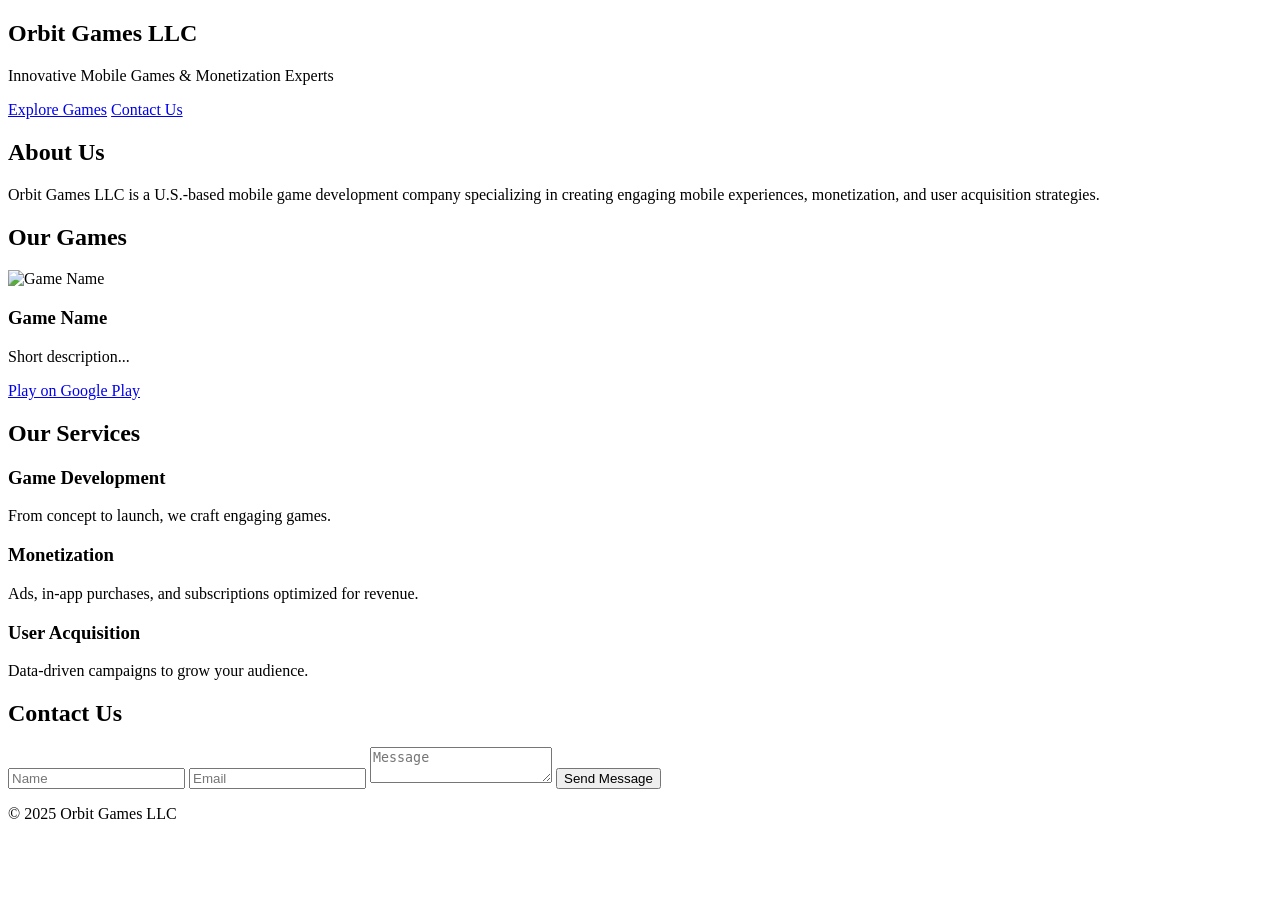
==== commit d6109da5: "Update index.html" ====
--- a/index.html
+++ b/index.html
@@ -1,392 +1,75 @@
 <!DOCTYPE html>
 <html lang="en">
 <head>
-    <meta charset="UTF-8">
-    <meta name="viewport" content="width=device-width, initial-scale=1.0">
-    <title>Universal Arts | Interactive Entertainment</title>
-    <link href="https://fonts.googleapis.com/css2?family=Space+Grotesk:wght@300;500;700&family=Inter:wght@300;400;600&display=swap" rel="stylesheet">
-    <link href="https://cdnjs.cloudflare.com/ajax/libs/font-awesome/6.4.0/css/all.min.css" rel="stylesheet">
-    <link href="https://unpkg.com/aos@2.3.1/dist/aos.css" rel="stylesheet">
-    
-    <style>
-        :root {
-            --primary: #00ff9d; /* Tech Green */
-            --secondary: #7000ff; /* Deep Purple */
-            --dark: #08080a; /* Almost Black */
-            --surface: #121214; /* Card BG */
-            --text-main: #ffffff;
-            --text-muted: #888899;
-            --gradient: linear-gradient(135deg, var(--primary) 0%, var(--secondary) 100%);
-        }
-
-        * {
-            margin: 0;
-            padding: 0;
-            box-sizing: border-box;
-        }
-
-        body {
-            background-color: var(--dark);
-            color: var(--text-main);
-            font-family: 'Inter', sans-serif;
-            overflow-x: hidden;
-            line-height: 1.6;
-        }
-
-        h1, h2, h3, h4 {
-            font-family: 'Space Grotesk', sans-serif;
-            font-weight: 700;
-        }
-
-        /* --- Utilities --- */
-        .container {
-            max-width: 1200px;
-            margin: 0 auto;
-            padding: 0 2rem;
-        }
-
-        .text-gradient {
-            background: var(--gradient);
-            -webkit-background-clip: text;
-            -webkit-text-fill-color: transparent;
-        }
-
-        .btn {
-            padding: 12px 30px;
-            border-radius: 4px;
-            text-decoration: none;
-            font-weight: 600;
-            transition: all 0.3s ease;
-            display: inline-block;
-            text-transform: uppercase;
-            letter-spacing: 1px;
-            font-size: 0.9rem;
-            position: relative;
-            z-index: 1;
-            overflow: hidden;
-        }
-
-        .btn-primary {
-            background: transparent;
-            color: var(--primary);
-            border: 1px solid var(--primary);
-        }
-
-        .btn-primary::before {
-            content: '';
-            position: absolute;
-            top: 0; left: 0; width: 0%; height: 100%;
-            background: var(--primary);
-            z-index: -1;
-            transition: width 0.3s ease;
-        }
-
-        .btn-primary:hover {
-            color: var(--dark);
-        }
-
-        .btn-primary:hover::before {
-            width: 100%;
-        }
-
-        /* --- Navbar --- */
-        nav {
-            padding: 2rem 0;
-            position: absolute;
-            width: 100%;
-            z-index: 10;
-        }
-
-        .nav-content {
-            display: flex;
-            justify-content: space-between;
-            align-items: center;
-        }
-
-        .logo {
-            font-size: 1.5rem;
-            font-weight: 700;
-            letter-spacing: -1px;
-        }
-
-        .logo span { color: var(--primary); }
-
-        .nav-links a {
-            color: var(--text-muted);
-            margin-left: 2rem;
-            text-decoration: none;
-            font-size: 0.9rem;
-            transition: 0.3s;
-        }
-
-        .nav-links a:hover { color: var(--primary); }
-
-        /* --- Hero Section (Dev Focus) --- */
-        .hero {
-            min-height: 100vh;
-            display: flex;
-            align-items: center;
-            background: radial-gradient(circle at 80% 20%, rgba(0, 255, 157, 0.1) 0%, transparent 40%),
-                        url('https://images.unsplash.com/photo-1550745165-9bc0b252726f?q=80&w=2070&auto=format&fit=crop') no-repeat center center/cover;
-            position: relative;
-        }
-
-        .hero-overlay {
-            position: absolute;
-            top: 0; left: 0; width: 100%; height: 100%;
-            background: rgba(8, 8, 10, 0.85); /* Dark overlay to make text pop */
-        }
-
-        .hero-content {
-            position: relative;
-            z-index: 2;
-            max-width: 800px;
-        }
-
-        .hero h1 {
-            font-size: 4.5rem;
-            line-height: 1.1;
-            margin-bottom: 1.5rem;
-        }
-
-        .hero p {
-            font-size: 1.25rem;
-            color: var(--text-muted);
-            margin-bottom: 2.5rem;
-            max-width: 600px;
-        }
-
-        /* --- Tech Stack / Expertise --- */
-        .expertise {
-            padding: 6rem 0;
-            background: var(--dark);
-        }
-
-        .section-title {
-            font-size: 2.5rem;
-            margin-bottom: 4rem;
-            border-left: 4px solid var(--primary);
-            padding-left: 1.5rem;
-        }
-
-        .tech-grid {
-            display: grid;
-            grid-template-columns: repeat(auto-fit, minmax(250px, 1fr));
-            gap: 2rem;
-        }
-
-        .tech-card {
-            background: var(--surface);
-            padding: 2.5rem;
-            border: 1px solid rgba(255,255,255,0.05);
-            transition: 0.3s;
-        }
-
-        .tech-card:hover {
-            border-color: var(--primary);
-            transform: translateY(-5px);
-        }
-
-        .tech-card i {
-            font-size: 2.5rem;
-            color: var(--primary);
-            margin-bottom: 1.5rem;
-        }
-
-        .tech-card h3 {
-            margin-bottom: 1rem;
-            font-size: 1.25rem;
-        }
-
-        .tech-card p {
-            color: var(--text-muted);
-            font-size: 0.9rem;
-        }
-
-        /* --- Portfolio --- */
-        .projects {
-            padding: 6rem 0;
-            background: #0d0d10;
-        }
-
-        .project-grid {
-            display: grid;
-            grid-template-columns: repeat(auto-fit, minmax(350px, 1fr));
-            gap: 3rem;
-        }
-
-        .project-card {
-            position: relative;
-            border-radius: 8px;
-            overflow: hidden;
-            background: var(--surface);
-            box-shadow: 0 10px 30px rgba(0,0,0,0.3);
-        }
-
-        .project-img-container {
-            height: 250px;
-            overflow: hidden;
-        }
-
-        /* USING RELIABLE UNSPLASH IMAGES FOR DEMO */
-        .project-img {
-            width: 100%;
-            height: 100%;
-            object-fit: cover;
-            transition: transform 0.5s ease;
-        }
-
-        .project-card:hover .project-img {
-            transform: scale(1.1);
-        }
-
-        .project-info {
-            padding: 2rem;
-            border-top: 1px solid rgba(255,255,255,0.05);
-        }
-
-        .badge {
-            font-size: 0.75rem;
-            color: var(--primary);
-            background: rgba(0, 255, 157, 0.1);
-            padding: 4px 10px;
-            border-radius: 20px;
-            margin-bottom: 1rem;
-            display: inline-block;
-        }
-
-        .project-card h3 { font-size: 1.5rem; margin-bottom: 0.5rem; }
-        .project-card p { color: var(--text-muted); font-size: 0.9rem; margin-bottom: 1.5rem; }
-
-        /* --- Footer --- */
-        footer {
-            padding: 4rem 0;
-            border-top: 1px solid rgba(255,255,255,0.05);
-            text-align: center;
-            color: var(--text-muted);
-        }
-
-        /* Mobile */
-        @media(max-width: 768px) {
-            .hero h1 { font-size: 3rem; }
-            .nav-links { display: none; }
-        }
-    </style>
+<meta charset="UTF-8">
+<meta name="viewport" content="width=device-width, initial-scale=1.0">
+<title>Orbit Games LLC</title>
+<link rel="stylesheet" href="styles.css">
 </head>
 <body>
 
-    <nav>
-        <div class="container nav-content">
-            <div class="logo">UNIVERSAL<span class="text-gradient">ARTS</span></div>
-            <div class="nav-links">
-                <a href="#expertise">Expertise</a>
-                <a href="#work">Portfolio</a>
-                <a href="https://play.google.com/store/apps/dev?id=5883999573057760065">Google Play</a>
-            </div>
-        </div>
-    </nav>
+<!-- Hero Section -->
+<section id="hero">
+  <h1>Orbit Games LLC</h1>
+  <p>Innovative Mobile Games & Monetization Experts</p>
+  <a href="#games" class="btn">Explore Games</a>
+  <a href="#contact" class="btn">Contact Us</a>
+</section>
 
-    <section class="hero">
-        <div class="hero-overlay"></div>
-        <div class="container hero-content" data-aos="fade-up">
-            <h4><span class="text-gradient">GAME DEVELOPMENT STUDIO</span></h4>
-            <h1>ENGINEERING <br>IMMERSIVE WORLDS.</h1>
-            <p>We combine high-fidelity physics, optimized rendering, and engaging gameplay mechanics to create top-tier mobile simulation experiences.</p>
-            <a href="#work" class="btn btn-primary">View Our Projects</a>
-        </div>
-    </section>
+<!-- About Section -->
+<section id="about">
+  <h2>About Us</h2>
+  <p>Orbit Games LLC is a U.S.-based mobile game development company specializing in creating engaging mobile experiences, monetization, and user acquisition strategies.</p>
+</section>
 
-    <section id="expertise" class="expertise">
-        <div class="container">
-            <h2 class="section-title">Development Capabilities</h2>
-            <div class="tech-grid">
-                <div class="tech-card" data-aos="fade-up" data-aos-delay="0">
-                    <i class="fas fa-cube"></i>
-                    <h3>Unity 3D Engine</h3>
-                    <p>Leveraging the full power of Unity specifically for mobile optimization, HDRP rendering, and cross-platform scalability.</p>
-                </div>
-                <div class="tech-card" data-aos="fade-up" data-aos-delay="100">
-                    <i class="fas fa-car-crash"></i>
-                    <h3>Advanced Physics</h3>
-                    <p>Custom vehicle controllers and rigid-body simulations designed to mimic real-world friction, suspension, and mass.</p>
-                </div>
-                <div class="tech-card" data-aos="fade-up" data-aos-delay="200">
-                    <i class="fas fa-layer-group"></i>
-                    <h3>Level Design</h3>
-                    <p>Creating expansive, open-world environments and intricate race tracks using efficient occlusion culling and LODs.</p>
-                </div>
-                <div class="tech-card" data-aos="fade-up" data-aos-delay="300">
-                    <i class="fas fa-mobile-alt"></i>
-                    <h3>Mobile Optimization</h3>
-                    <p>Ensuring 60FPS performance across a wide range of Android devices through strict asset management and code profiling.</p>
-                </div>
-            </div>
-        </div>
-    </section>
+<!-- Games Section -->
+<section id="games">
+  <h2>Our Games</h2>
+  <div class="game-grid">
+    <!-- Each Game Card -->
+    <div class="game-card">
+      <img src="game-icon.jpg" alt="Game Name">
+      <h3>Game Name</h3>
+      <p>Short description...</p>
+      <a href="#" class="btn">Play on Google Play</a>
+    </div>
+  </div>
+</section>
 
-    <section id="work" class="projects">
-        <div class="container">
-            <h2 class="section-title">Featured Titles</h2>
-            <div class="project-grid">
+<!-- Services Section -->
+<section id="services">
+  <h2>Our Services</h2>
+  <div class="services-grid">
+    <div class="service">
+      <h3>Game Development</h3>
+      <p>From concept to launch, we craft engaging games.</p>
+    </div>
+    <div class="service">
+      <h3>Monetization</h3>
+      <p>Ads, in-app purchases, and subscriptions optimized for revenue.</p>
+    </div>
+    <div class="service">
+      <h3>User Acquisition</h3>
+      <p>Data-driven campaigns to grow your audience.</p>
+    </div>
+  </div>
+</section>
 
-                <div class="project-card" data-aos="fade-up">
-                    <div class="project-img-container">
-                        <img src="https://images.unsplash.com/photo-1614200187524-dc411b872395?q=80&w=1000&auto=format&fit=crop" alt="GT Racing" class="project-img">
-                    </div>
-                    <div class="project-info">
-                        <span class="badge">UNITY 3D</span> <span class="badge">RACING</span>
-                        <h3>GT Car Racing Stunt</h3>
-                        <p>A high-speed physics showcase featuring impossible tracks and mega-ramp stunts. Optimized for fluid controls.</p>
-                        <a href="https://play.google.com/store/apps/dev?id=5883999573057760065" class="btn btn-primary">View on Play Store</a>
-                    </div>
-                </div>
+<!-- Contact Section -->
+<section id="contact">
+  <h2>Contact Us</h2>
+  <form>
+    <input type="text" placeholder="Name" required>
+    <input type="email" placeholder="Email" required>
+    <textarea placeholder="Message" required></textarea>
+    <button type="submit">Send Message</button>
+  </form>
+</section>
 
-                <div class="project-card" data-aos="fade-up">
-                    <div class="project-img-container">
-                        <img src="https://images.unsplash.com/photo-1601584115197-04ecc0da31d7?q=80&w=1000&auto=format&fit=crop" alt="Cargo Truck" class="project-img">
-                    </div>
-                    <div class="project-info">
-                        <span class="badge">SIMULATION</span> <span class="badge">LOGISTICS</span>
-                        <h3>Cargo Truck Driving</h3>
-                        <p>Heavy vehicle simulation focusing on weight distribution, terrain interaction, and delivery logistics.</p>
-                        <a href="https://play.google.com/store/apps/dev?id=5883999573057760065" class="btn btn-primary">View on Play Store</a>
-                    </div>
-                </div>
+<!-- Footer -->
+<footer>
+  <p>&copy; 2025 Orbit Games LLC</p>
+</footer>
 
-                <div class="project-card" data-aos="fade-up">
-                    <div class="project-img-container">
-                        <img src="https://images.unsplash.com/photo-1533473359331-0135ef1b58bf?q=80&w=1000&auto=format&fit=crop" alt="Offroad Jeep" class="project-img">
-                    </div>
-                    <div class="project-info">
-                        <span class="badge">OFFROAD</span> <span class="badge">PHYSICS</span>
-                        <h3>Offroad Jeep Simulator</h3>
-                        <p>4x4 mechanics pushed to the limit. Mud physics and suspension systems designed for rough terrain environments.</p>
-                        <a href="https://play.google.com/store/apps/dev?id=5883999573057760065" class="btn btn-primary">View on Play Store</a>
-                    </div>
-                </div>
-
-            </div>
-        </div>
-    </section>
-
-    <footer>
-        <div class="container">
-            <div class="logo" style="margin-bottom: 1rem;">UNIVERSAL<span class="text-gradient">ARTS</span></div>
-            <p>&copy; 2025 Universal Arts. Built for Gamers.</p>
-            <div style="margin-top: 1rem; font-size: 1.5rem;">
-                <i class="fab fa-unity" style="margin: 0 10px;"></i>
-                <i class="fab fa-android" style="margin: 0 10px;"></i>
-            </div>
-        </div>
-    </footer>
-
-    <script src="https://unpkg.com/aos@2.3.1/dist/aos.js"></script>
-    <script>
-        AOS.init({
-            duration: 1000,
-            once: true
-        });
-    </script>
 </body>
 </html>
-
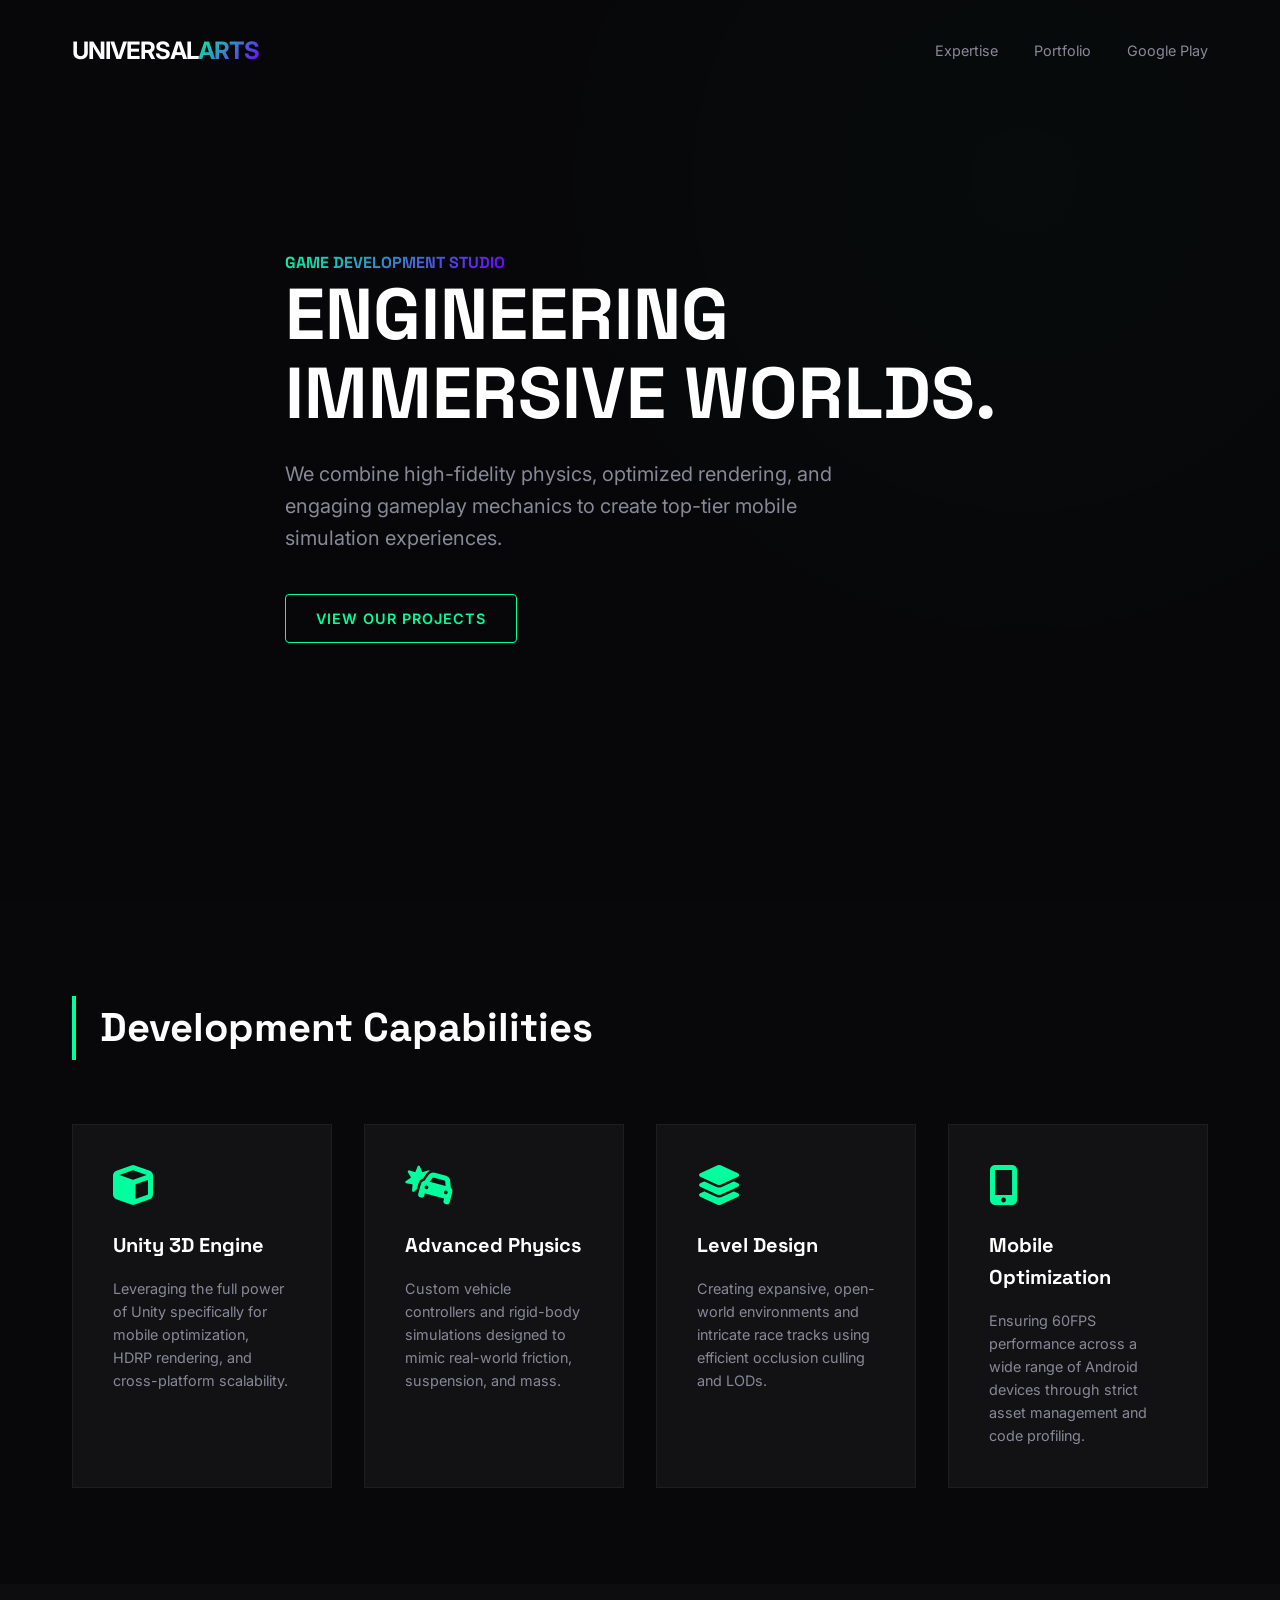
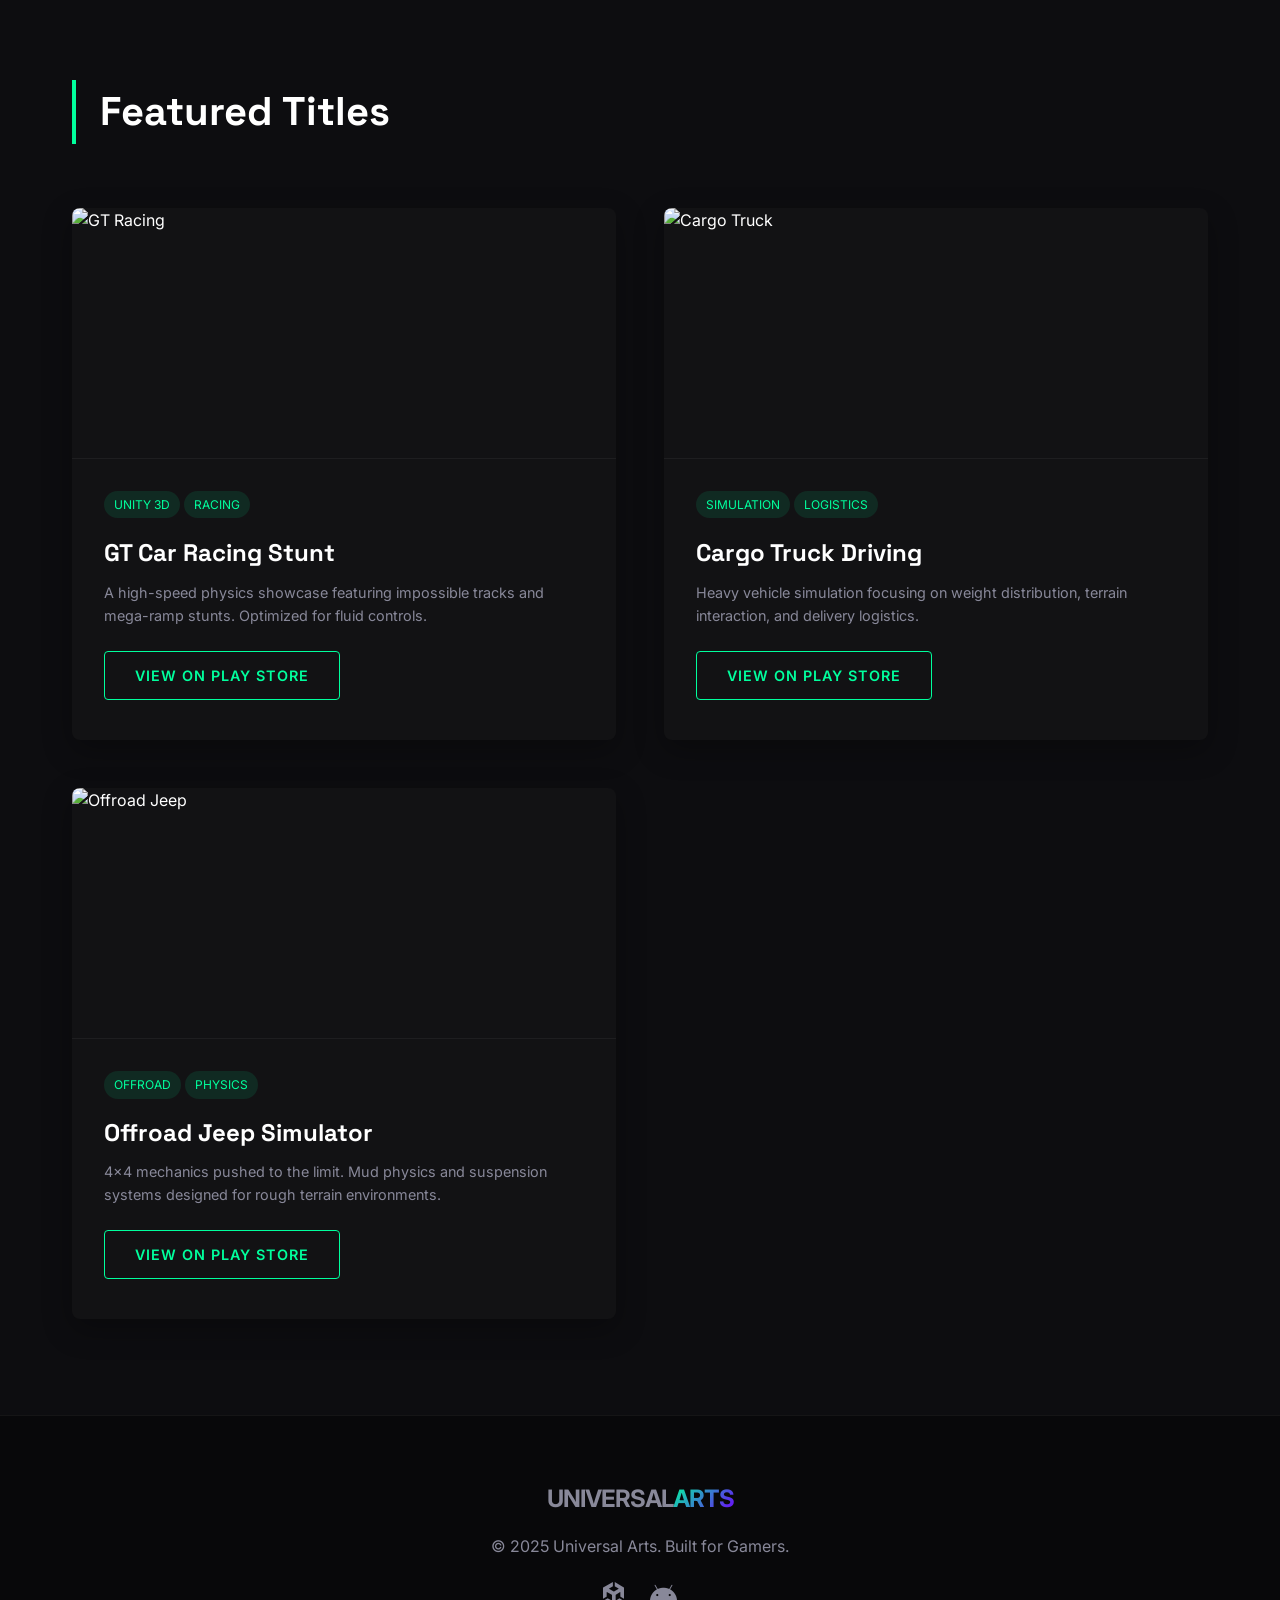
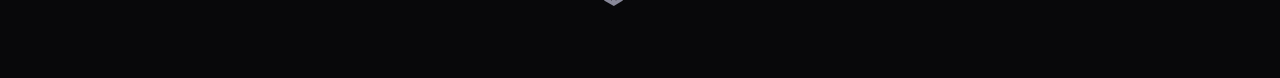
==== commit bbd6cfe7: "Update index.html" ====
--- a/index.html
+++ b/index.html
@@ -1,75 +1,392 @@
 <!DOCTYPE html>
 <html lang="en">
 <head>
-<meta charset="UTF-8">
-<meta name="viewport" content="width=device-width, initial-scale=1.0">
-<title>Orbit Games LLC</title>
-<link rel="stylesheet" href="styles.css">
+    <meta charset="UTF-8">
+    <meta name="viewport" content="width=device-width, initial-scale=1.0">
+    <title>Universal Arts | Interactive Entertainment</title>
+    <link href="https://fonts.googleapis.com/css2?family=Space+Grotesk:wght@300;500;700&family=Inter:wght@300;400;600&display=swap" rel="stylesheet">
+    <link href="https://cdnjs.cloudflare.com/ajax/libs/font-awesome/6.4.0/css/all.min.css" rel="stylesheet">
+    <link href="https://unpkg.com/aos@2.3.1/dist/aos.css" rel="stylesheet">
+    
+    <style>
+        :root {
+            --primary: #00ff9d; /* Tech Green */
+            --secondary: #7000ff; /* Deep Purple */
+            --dark: #08080a; /* Almost Black */
+            --surface: #121214; /* Card BG */
+            --text-main: #ffffff;
+            --text-muted: #888899;
+            --gradient: linear-gradient(135deg, var(--primary) 0%, var(--secondary) 100%);
+        }
+
+        * {
+            margin: 0;
+            padding: 0;
+            box-sizing: border-box;
+        }
+
+        body {
+            background-color: var(--dark);
+            color: var(--text-main);
+            font-family: 'Inter', sans-serif;
+            overflow-x: hidden;
+            line-height: 1.6;
+        }
+
+        h1, h2, h3, h4 {
+            font-family: 'Space Grotesk', sans-serif;
+            font-weight: 700;
+        }
+
+        /* --- Utilities --- */
+        .container {
+            max-width: 1200px;
+            margin: 0 auto;
+            padding: 0 2rem;
+        }
+
+        .text-gradient {
+            background: var(--gradient);
+            -webkit-background-clip: text;
+            -webkit-text-fill-color: transparent;
+        }
+
+        .btn {
+            padding: 12px 30px;
+            border-radius: 4px;
+            text-decoration: none;
+            font-weight: 600;
+            transition: all 0.3s ease;
+            display: inline-block;
+            text-transform: uppercase;
+            letter-spacing: 1px;
+            font-size: 0.9rem;
+            position: relative;
+            z-index: 1;
+            overflow: hidden;
+        }
+
+        .btn-primary {
+            background: transparent;
+            color: var(--primary);
+            border: 1px solid var(--primary);
+        }
+
+        .btn-primary::before {
+            content: '';
+            position: absolute;
+            top: 0; left: 0; width: 0%; height: 100%;
+            background: var(--primary);
+            z-index: -1;
+            transition: width 0.3s ease;
+        }
+
+        .btn-primary:hover {
+            color: var(--dark);
+        }
+
+        .btn-primary:hover::before {
+            width: 100%;
+        }
+
+        /* --- Navbar --- */
+        nav {
+            padding: 2rem 0;
+            position: absolute;
+            width: 100%;
+            z-index: 10;
+        }
+
+        .nav-content {
+            display: flex;
+            justify-content: space-between;
+            align-items: center;
+        }
+
+        .logo {
+            font-size: 1.5rem;
+            font-weight: 700;
+            letter-spacing: -1px;
+        }
+
+        .logo span { color: var(--primary); }
+
+        .nav-links a {
+            color: var(--text-muted);
+            margin-left: 2rem;
+            text-decoration: none;
+            font-size: 0.9rem;
+            transition: 0.3s;
+        }
+
+        .nav-links a:hover { color: var(--primary); }
+
+        /* --- Hero Section (Dev Focus) --- */
+        .hero {
+            min-height: 100vh;
+            display: flex;
+            align-items: center;
+            background: radial-gradient(circle at 80% 20%, rgba(0, 255, 157, 0.1) 0%, transparent 40%),
+                        url('https://images.unsplash.com/photo-1550745165-9bc0b252726f?q=80&w=2070&auto=format&fit=crop') no-repeat center center/cover;
+            position: relative;
+        }
+
+        .hero-overlay {
+            position: absolute;
+            top: 0; left: 0; width: 100%; height: 100%;
+            background: rgba(8, 8, 10, 0.85); /* Dark overlay to make text pop */
+        }
+
+        .hero-content {
+            position: relative;
+            z-index: 2;
+            max-width: 800px;
+        }
+
+        .hero h1 {
+            font-size: 4.5rem;
+            line-height: 1.1;
+            margin-bottom: 1.5rem;
+        }
+
+        .hero p {
+            font-size: 1.25rem;
+            color: var(--text-muted);
+            margin-bottom: 2.5rem;
+            max-width: 600px;
+        }
+
+        /* --- Tech Stack / Expertise --- */
+        .expertise {
+            padding: 6rem 0;
+            background: var(--dark);
+        }
+
+        .section-title {
+            font-size: 2.5rem;
+            margin-bottom: 4rem;
+            border-left: 4px solid var(--primary);
+            padding-left: 1.5rem;
+        }
+
+        .tech-grid {
+            display: grid;
+            grid-template-columns: repeat(auto-fit, minmax(250px, 1fr));
+            gap: 2rem;
+        }
+
+        .tech-card {
+            background: var(--surface);
+            padding: 2.5rem;
+            border: 1px solid rgba(255,255,255,0.05);
+            transition: 0.3s;
+        }
+
+        .tech-card:hover {
+            border-color: var(--primary);
+            transform: translateY(-5px);
+        }
+
+        .tech-card i {
+            font-size: 2.5rem;
+            color: var(--primary);
+            margin-bottom: 1.5rem;
+        }
+
+        .tech-card h3 {
+            margin-bottom: 1rem;
+            font-size: 1.25rem;
+        }
+
+        .tech-card p {
+            color: var(--text-muted);
+            font-size: 0.9rem;
+        }
+
+        /* --- Portfolio --- */
+        .projects {
+            padding: 6rem 0;
+            background: #0d0d10;
+        }
+
+        .project-grid {
+            display: grid;
+            grid-template-columns: repeat(auto-fit, minmax(350px, 1fr));
+            gap: 3rem;
+        }
+
+        .project-card {
+            position: relative;
+            border-radius: 8px;
+            overflow: hidden;
+            background: var(--surface);
+            box-shadow: 0 10px 30px rgba(0,0,0,0.3);
+        }
+
+        .project-img-container {
+            height: 250px;
+            overflow: hidden;
+        }
+
+        /* USING RELIABLE UNSPLASH IMAGES FOR DEMO */
+        .project-img {
+            width: 100%;
+            height: 100%;
+            object-fit: cover;
+            transition: transform 0.5s ease;
+        }
+
+        .project-card:hover .project-img {
+            transform: scale(1.1);
+        }
+
+        .project-info {
+            padding: 2rem;
+            border-top: 1px solid rgba(255,255,255,0.05);
+        }
+
+        .badge {
+            font-size: 0.75rem;
+            color: var(--primary);
+            background: rgba(0, 255, 157, 0.1);
+            padding: 4px 10px;
+            border-radius: 20px;
+            margin-bottom: 1rem;
+            display: inline-block;
+        }
+
+        .project-card h3 { font-size: 1.5rem; margin-bottom: 0.5rem; }
+        .project-card p { color: var(--text-muted); font-size: 0.9rem; margin-bottom: 1.5rem; }
+
+        /* --- Footer --- */
+        footer {
+            padding: 4rem 0;
+            border-top: 1px solid rgba(255,255,255,0.05);
+            text-align: center;
+            color: var(--text-muted);
+        }
+
+        /* Mobile */
+        @media(max-width: 768px) {
+            .hero h1 { font-size: 3rem; }
+            .nav-links { display: none; }
+        }
+    </style>
 </head>
 <body>
 
-<!-- Hero Section -->
-<section id="hero">
-  <h1>Orbit Games LLC</h1>
-  <p>Innovative Mobile Games & Monetization Experts</p>
-  <a href="#games" class="btn">Explore Games</a>
-  <a href="#contact" class="btn">Contact Us</a>
-</section>
-
-<!-- About Section -->
-<section id="about">
-  <h2>About Us</h2>
-  <p>Orbit Games LLC is a U.S.-based mobile game development company specializing in creating engaging mobile experiences, monetization, and user acquisition strategies.</p>
-</section>
-
-<!-- Games Section -->
-<section id="games">
-  <h2>Our Games</h2>
-  <div class="game-grid">
-    <!-- Each Game Card -->
-    <div class="game-card">
-      <img src="game-icon.jpg" alt="Game Name">
-      <h3>Game Name</h3>
-      <p>Short description...</p>
-      <a href="#" class="btn">Play on Google Play</a>
-    </div>
-  </div>
-</section>
-
-<!-- Services Section -->
-<section id="services">
-  <h2>Our Services</h2>
-  <div class="services-grid">
-    <div class="service">
-      <h3>Game Development</h3>
-      <p>From concept to launch, we craft engaging games.</p>
-    </div>
-    <div class="service">
-      <h3>Monetization</h3>
-      <p>Ads, in-app purchases, and subscriptions optimized for revenue.</p>
-    </div>
-    <div class="service">
-      <h3>User Acquisition</h3>
-      <p>Data-driven campaigns to grow your audience.</p>
-    </div>
-  </div>
-</section>
-
-<!-- Contact Section -->
-<section id="contact">
-  <h2>Contact Us</h2>
-  <form>
-    <input type="text" placeholder="Name" required>
-    <input type="email" placeholder="Email" required>
-    <textarea placeholder="Message" required></textarea>
-    <button type="submit">Send Message</button>
-  </form>
-</section>
-
-<!-- Footer -->
-<footer>
-  <p>&copy; 2025 Orbit Games LLC</p>
-</footer>
-
+    <nav>
+        <div class="container nav-content">
+            <div class="logo">UNIVERSAL<span class="text-gradient">ARTS</span></div>
+            <div class="nav-links">
+                <a href="#expertise">Expertise</a>
+                <a href="#work">Portfolio</a>
+                <a href="https://play.google.com/store/apps/dev?id=5883999573057760065">Google Play</a>
+            </div>
+        </div>
+    </nav>
+
+    <section class="hero">
+        <div class="hero-overlay"></div>
+        <div class="container hero-content" data-aos="fade-up">
+            <h4><span class="text-gradient">GAME DEVELOPMENT STUDIO</span></h4>
+            <h1>ENGINEERING <br>IMMERSIVE WORLDS.</h1>
+            <p>We combine high-fidelity physics, optimized rendering, and engaging gameplay mechanics to create top-tier mobile simulation experiences.</p>
+            <a href="#work" class="btn btn-primary">View Our Projects</a>
+        </div>
+    </section>
+
+    <section id="expertise" class="expertise">
+        <div class="container">
+            <h2 class="section-title">Development Capabilities</h2>
+            <div class="tech-grid">
+                <div class="tech-card" data-aos="fade-up" data-aos-delay="0">
+                    <i class="fas fa-cube"></i>
+                    <h3>Unity 3D Engine</h3>
+                    <p>Leveraging the full power of Unity specifically for mobile optimization, HDRP rendering, and cross-platform scalability.</p>
+                </div>
+                <div class="tech-card" data-aos="fade-up" data-aos-delay="100">
+                    <i class="fas fa-car-crash"></i>
+                    <h3>Advanced Physics</h3>
+                    <p>Custom vehicle controllers and rigid-body simulations designed to mimic real-world friction, suspension, and mass.</p>
+                </div>
+                <div class="tech-card" data-aos="fade-up" data-aos-delay="200">
+                    <i class="fas fa-layer-group"></i>
+                    <h3>Level Design</h3>
+                    <p>Creating expansive, open-world environments and intricate race tracks using efficient occlusion culling and LODs.</p>
+                </div>
+                <div class="tech-card" data-aos="fade-up" data-aos-delay="300">
+                    <i class="fas fa-mobile-alt"></i>
+                    <h3>Mobile Optimization</h3>
+                    <p>Ensuring 60FPS performance across a wide range of Android devices through strict asset management and code profiling.</p>
+                </div>
+            </div>
+        </div>
+    </section>
+
+    <section id="work" class="projects">
+        <div class="container">
+            <h2 class="section-title">Featured Titles</h2>
+            <div class="project-grid">
+
+                <div class="project-card" data-aos="fade-up">
+                    <div class="project-img-container">
+                        <img src="https://images.unsplash.com/photo-1614200187524-dc411b872395?q=80&w=1000&auto=format&fit=crop" alt="GT Racing" class="project-img">
+                    </div>
+                    <div class="project-info">
+                        <span class="badge">UNITY 3D</span> <span class="badge">RACING</span>
+                        <h3>GT Car Racing Stunt</h3>
+                        <p>A high-speed physics showcase featuring impossible tracks and mega-ramp stunts. Optimized for fluid controls.</p>
+                        <a href="https://play.google.com/store/apps/dev?id=5883999573057760065" class="btn btn-primary">View on Play Store</a>
+                    </div>
+                </div>
+
+                <div class="project-card" data-aos="fade-up">
+                    <div class="project-img-container">
+                        <img src="https://images.unsplash.com/photo-1601584115197-04ecc0da31d7?q=80&w=1000&auto=format&fit=crop" alt="Cargo Truck" class="project-img">
+                    </div>
+                    <div class="project-info">
+                        <span class="badge">SIMULATION</span> <span class="badge">LOGISTICS</span>
+                        <h3>Cargo Truck Driving</h3>
+                        <p>Heavy vehicle simulation focusing on weight distribution, terrain interaction, and delivery logistics.</p>
+                        <a href="https://play.google.com/store/apps/dev?id=5883999573057760065" class="btn btn-primary">View on Play Store</a>
+                    </div>
+                </div>
+
+                <div class="project-card" data-aos="fade-up">
+                    <div class="project-img-container">
+                        <img src="https://images.unsplash.com/photo-1533473359331-0135ef1b58bf?q=80&w=1000&auto=format&fit=crop" alt="Offroad Jeep" class="project-img">
+                    </div>
+                    <div class="project-info">
+                        <span class="badge">OFFROAD</span> <span class="badge">PHYSICS</span>
+                        <h3>Offroad Jeep Simulator</h3>
+                        <p>4x4 mechanics pushed to the limit. Mud physics and suspension systems designed for rough terrain environments.</p>
+                        <a href="https://play.google.com/store/apps/dev?id=5883999573057760065" class="btn btn-primary">View on Play Store</a>
+                    </div>
+                </div>
+
+            </div>
+        </div>
+    </section>
+
+    <footer>
+        <div class="container">
+            <div class="logo" style="margin-bottom: 1rem;">UNIVERSAL<span class="text-gradient">ARTS</span></div>
+            <p>&copy; 2025 Universal Arts. Built for Gamers.</p>
+            <div style="margin-top: 1rem; font-size: 1.5rem;">
+                <i class="fab fa-unity" style="margin: 0 10px;"></i>
+                <i class="fab fa-android" style="margin: 0 10px;"></i>
+            </div>
+        </div>
+    </footer>
+
+    <script src="https://unpkg.com/aos@2.3.1/dist/aos.js"></script>
+    <script>
+        AOS.init({
+            duration: 1000,
+            once: true
+        });
+    </script>
 </body>
 </html>
+
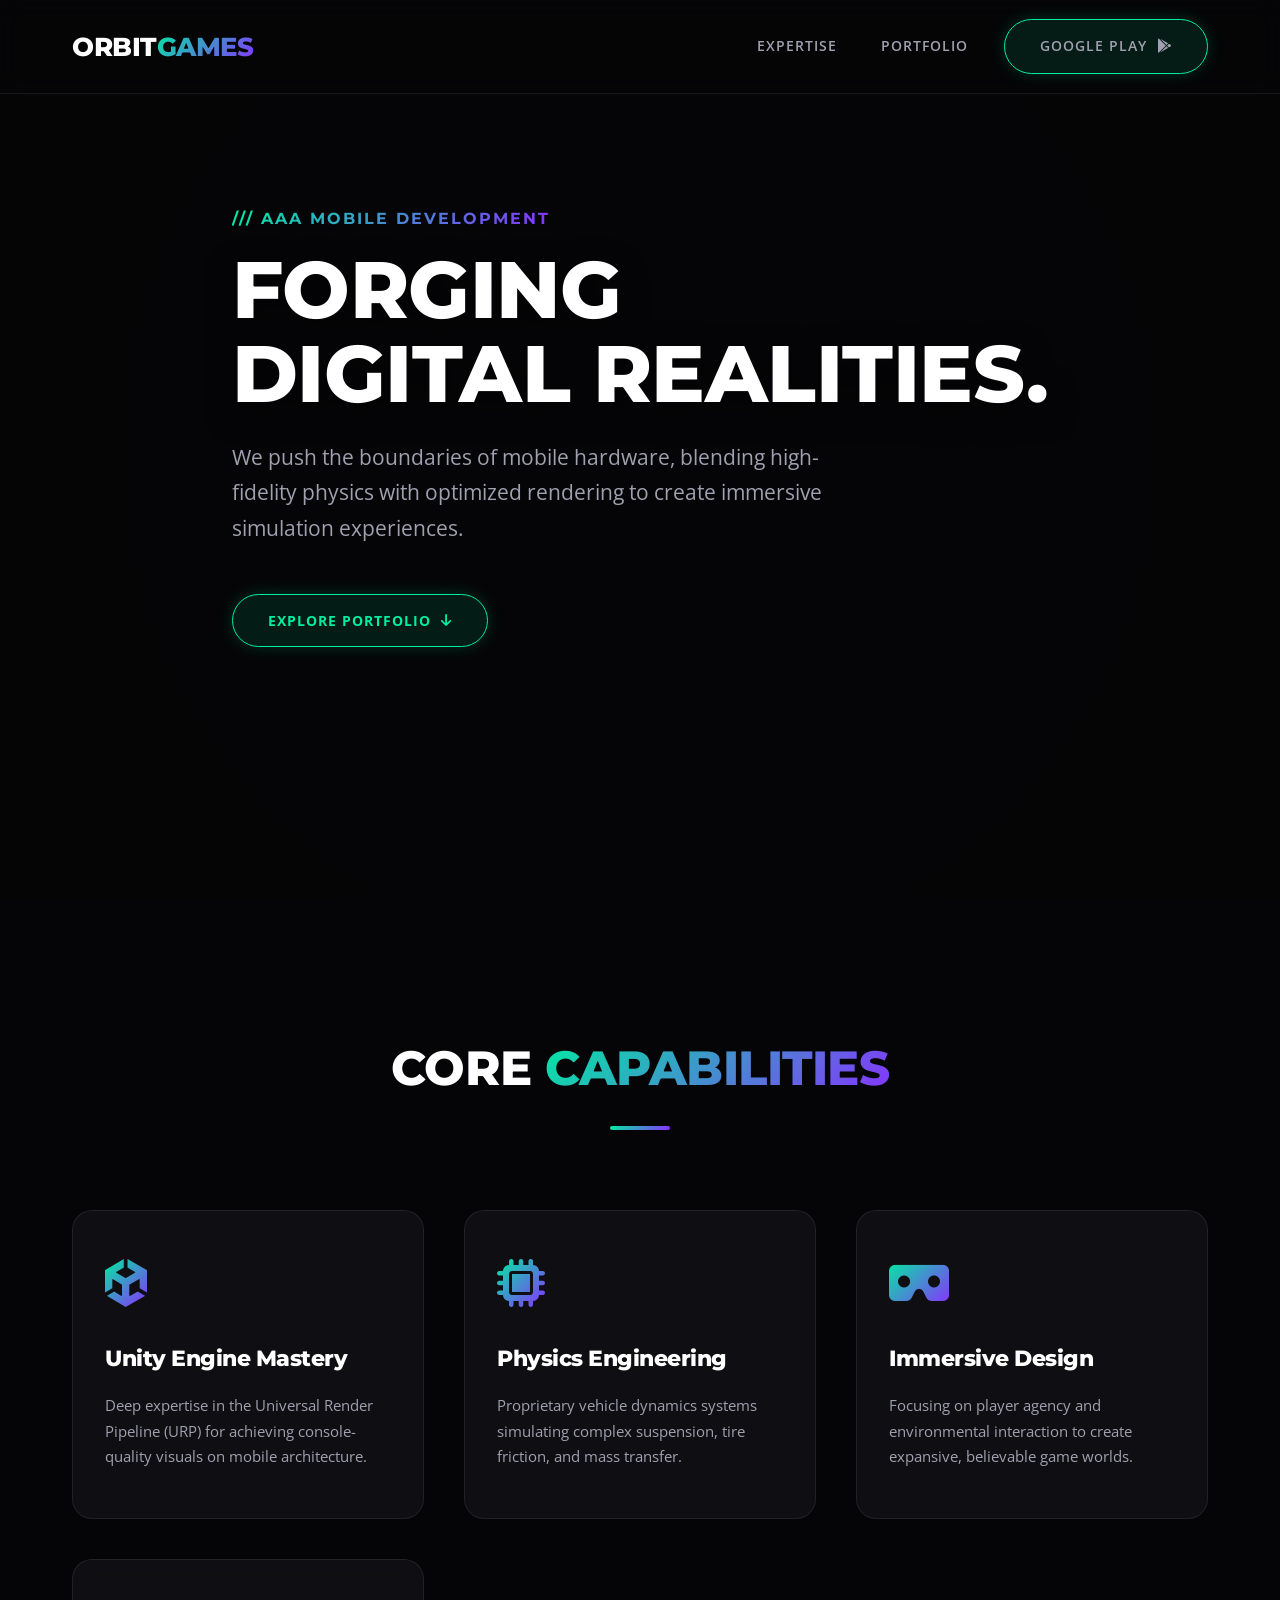
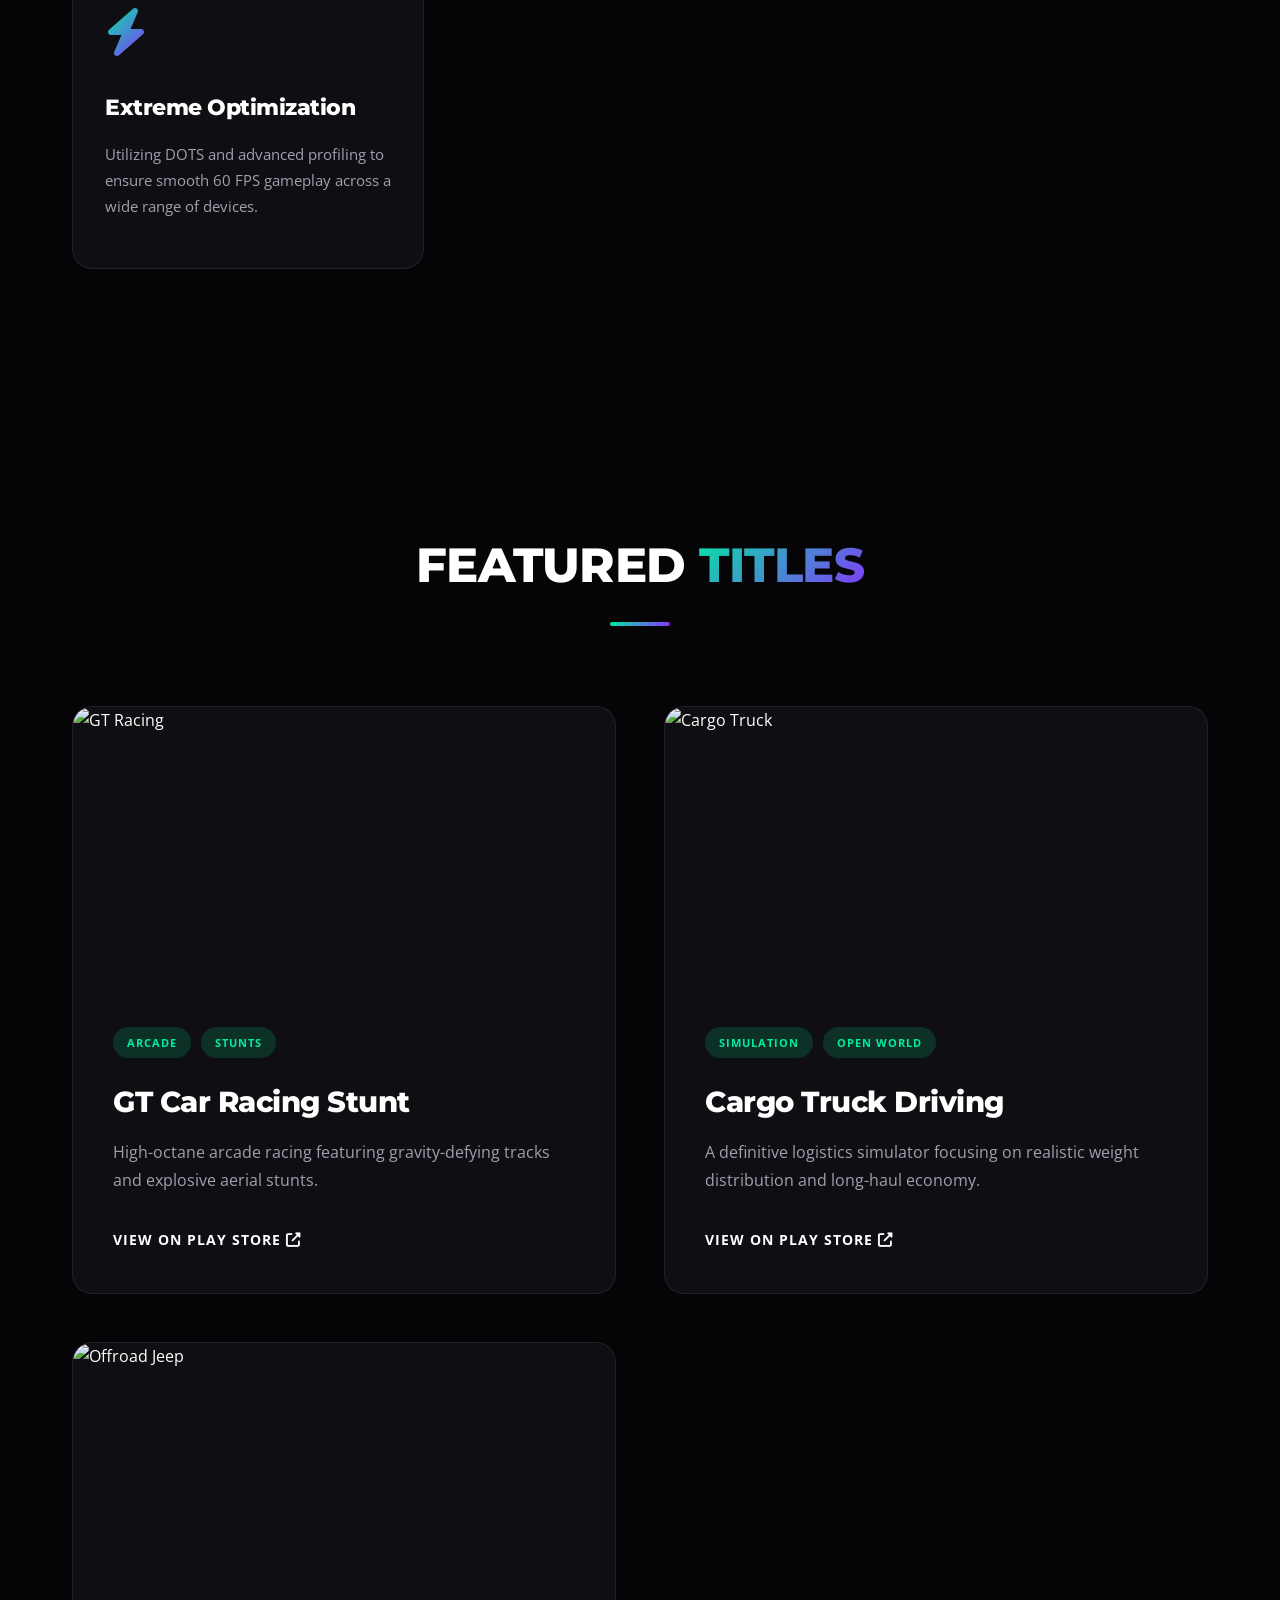
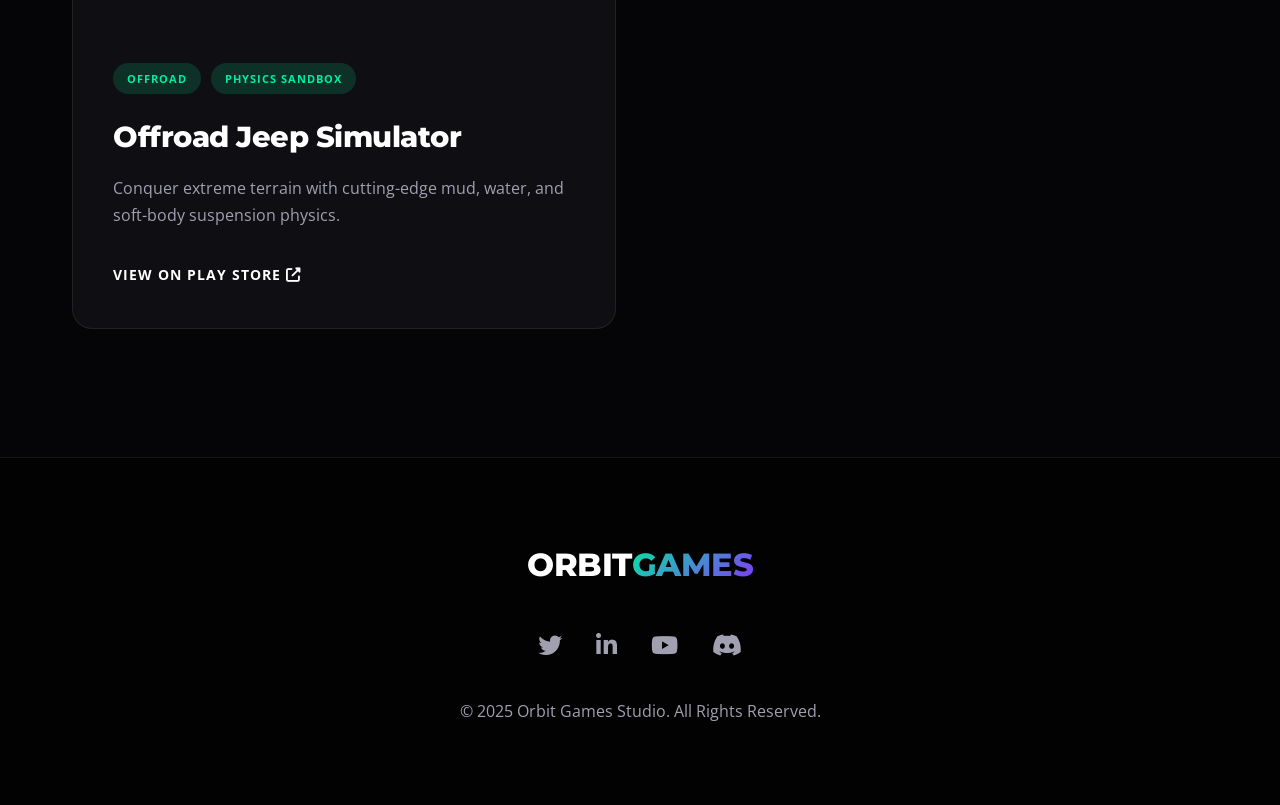
==== commit d40b149b: "Update index.html" ====
--- a/index.html
+++ b/index.html
@@ -3,388 +3,401 @@
 <head>
     <meta charset="UTF-8">
     <meta name="viewport" content="width=device-width, initial-scale=1.0">
-    <title>Universal Arts | Interactive Entertainment</title>
-    <link href="https://fonts.googleapis.com/css2?family=Space+Grotesk:wght@300;500;700&family=Inter:wght@300;400;600&display=swap" rel="stylesheet">
+    <title>Orbit Games | Premium Interactive Entertainment</title>
+    <link href="https://fonts.googleapis.com/css2?family=Montserrat:wght@400;600;800&family=Open+Sans:wght@300;400;600&display=swap" rel="stylesheet">
     <link href="https://cdnjs.cloudflare.com/ajax/libs/font-awesome/6.4.0/css/all.min.css" rel="stylesheet">
     <link href="https://unpkg.com/aos@2.3.1/dist/aos.css" rel="stylesheet">
     
     <style>
+        /* --- PREMIUM VARIABLES --- */
         :root {
-            --primary: #00ff9d; /* Tech Green */
-            --secondary: #7000ff; /* Deep Purple */
-            --dark: #08080a; /* Almost Black */
-            --surface: #121214; /* Card BG */
-            --text-main: #ffffff;
-            --text-muted: #888899;
-            --gradient: linear-gradient(135deg, var(--primary) 0%, var(--secondary) 100%);
-        }
-
-        * {
-            margin: 0;
-            padding: 0;
-            box-sizing: border-box;
-        }
-
+            /* Refined Palette */
+            --primary: #00EDA0; /* Electric Emerald */
+            --secondary: #8A2EFF; /* Deep Violet */
+            --bg-dark: #050507; /* Deepest Black */
+            --bg-surface: rgba(20, 20, 25, 0.7); /* Glass Surface */
+            --text-light: #ffffff;
+            --text-muted: #a0a0b0;
+            --gradient-accent: linear-gradient(135deg, var(--primary), var(--secondary));
+            --glass-border: 1px solid rgba(255, 255, 255, 0.08);
+            --glass-blur: blur(12px);
+        }
+
+        /* --- RESET & BASE STYLES --- */
+        * { margin: 0; padding: 0; box-sizing: border-box; scroll-behavior: smooth; }
         body {
-            background-color: var(--dark);
-            color: var(--text-main);
-            font-family: 'Inter', sans-serif;
+            background-color: var(--bg-dark);
+            color: var(--text-light);
+            font-family: 'Open Sans', sans-serif;
             overflow-x: hidden;
-            line-height: 1.6;
-        }
-
-        h1, h2, h3, h4 {
-            font-family: 'Space Grotesk', sans-serif;
-            font-weight: 700;
-        }
-
-        /* --- Utilities --- */
-        .container {
-            max-width: 1200px;
-            margin: 0 auto;
-            padding: 0 2rem;
-        }
-
+            line-height: 1.7;
+        }
+        h1, h2, h3, h4, .nav-logo { font-family: 'Montserrat', sans-serif; font-weight: 800; letter-spacing: -0.5px; }
+        a { text-decoration: none; }
+        
+        /* Custom Scrollbar */
+        ::-webkit-scrollbar { width: 8px; }
+        ::-webkit-scrollbar-track { background: var(--bg-dark); }
+        ::-webkit-scrollbar-thumb { background: var(--secondary); border-radius: 10px; }
+
+        /* Scroll Progress Bar */
+        #scroll-progress {
+            position: fixed; top: 0; left: 0; width: 0%; height: 3px;
+            background: var(--gradient-accent); z-index: 9999;
+        }
+
+        /* --- PRELOADER --- */
+        #preloader {
+            position: fixed; top: 0; left: 0; width: 100%; height: 100%;
+            background: var(--bg-dark); z-index: 10000;
+            display: flex; justify-content: center; align-items: center; flex-direction: column;
+            transition: opacity 0.5s ease-out, visibility 0.5s ease-out;
+        }
+        .loader-logo {
+            font-family: 'Montserrat', sans-serif; font-weight: 800; font-size: 2rem;
+            animation: pulse 2s infinite ease-in-out;
+        }
+        .loader-logo span { color: var(--primary); }
+        @keyframes pulse { 0%, 100% { opacity: 1; transform: scale(1); } 50% { opacity: 0.7; transform: scale(0.95); } }
+        .preloader-hide { opacity: 0; visibility: hidden; }
+
+        /* --- UTILITIES --- */
+        .container { max-width: 1200px; margin: 0 auto; padding: 0 2rem; }
         .text-gradient {
-            background: var(--gradient);
-            -webkit-background-clip: text;
-            -webkit-text-fill-color: transparent;
-        }
-
+            background: var(--gradient-accent); -webkit-background-clip: text;
+            -webkit-text-fill-color: transparent; display: inline-block;
+        }
+
+        /* Premium Button */
         .btn {
-            padding: 12px 30px;
-            border-radius: 4px;
-            text-decoration: none;
-            font-weight: 600;
-            transition: all 0.3s ease;
-            display: inline-block;
-            text-transform: uppercase;
-            letter-spacing: 1px;
-            font-size: 0.9rem;
-            position: relative;
-            z-index: 1;
-            overflow: hidden;
-        }
-
-        .btn-primary {
-            background: transparent;
-            color: var(--primary);
+            padding: 14px 35px; border-radius: 50px; font-weight: 700;
+            text-transform: uppercase; letter-spacing: 1px; font-size: 0.85rem;
+            position: relative; overflow: hidden; transition: all 0.4s ease;
+            z-index: 1; display: inline-flex; align-items: center; gap: 10px;
+        }
+        .btn-glow {
+            background: rgba(0, 237, 160, 0.1); color: var(--primary);
             border: 1px solid var(--primary);
-        }
-
-        .btn-primary::before {
-            content: '';
-            position: absolute;
-            top: 0; left: 0; width: 0%; height: 100%;
-            background: var(--primary);
-            z-index: -1;
-            transition: width 0.3s ease;
-        }
-
-        .btn-primary:hover {
-            color: var(--dark);
-        }
-
-        .btn-primary:hover::before {
-            width: 100%;
-        }
-
-        /* --- Navbar --- */
+            box-shadow: 0 0 15px rgba(0, 237, 160, 0.2);
+        }
+        .btn-glow::before {
+            content: ''; position: absolute; top: 0; left: 0; width: 0%; height: 100%;
+            background: var(--gradient-accent); z-index: -1; transition: width 0.4s ease-in-out;
+        }
+        .btn-glow:hover { color: var(--bg-dark); box-shadow: 0 0 30px rgba(0, 237, 160, 0.5); border-color: transparent; }
+        .btn-glow:hover::before { width: 100%; }
+
+        /* --- NAVBAR (Glassmorphism) --- */
         nav {
-            padding: 2rem 0;
-            position: absolute;
-            width: 100%;
-            z-index: 10;
-        }
-
-        .nav-content {
-            display: flex;
-            justify-content: space-between;
-            align-items: center;
-        }
-
-        .logo {
-            font-size: 1.5rem;
-            font-weight: 700;
-            letter-spacing: -1px;
-        }
-
-        .logo span { color: var(--primary); }
-
+            position: fixed; top: 0; width: 100%; padding: 1.2rem 0; z-index: 100;
+            background: rgba(5, 5, 7, 0.8); backdrop-filter: var(--glass-blur);
+            border-bottom: var(--glass-border); transition: all 0.4s ease;
+        }
+        .nav-content { display: flex; justify-content: space-between; align-items: center; }
+        .nav-logo { font-size: 1.6rem; color: white; }
         .nav-links a {
-            color: var(--text-muted);
-            margin-left: 2rem;
-            text-decoration: none;
-            font-size: 0.9rem;
-            transition: 0.3s;
-        }
-
+            color: var(--text-muted); font-weight: 600; font-size: 0.9rem;
+            margin-left: 2.5rem; text-transform: uppercase; letter-spacing: 1px;
+            transition: color 0.3s; position: relative;
+        }
+        .nav-links a::after {
+            content: ''; position: absolute; bottom: -5px; left: 0; width: 0%; height: 2px;
+            background: var(--primary); transition: width 0.3s;
+        }
         .nav-links a:hover { color: var(--primary); }
-
-        /* --- Hero Section (Dev Focus) --- */
+        .nav-links a:hover::after { width: 100%; }
+        .hamburger { display: none; cursor: pointer; font-size: 1.5rem; color: var(--text-light); }
+
+        /* --- HERO SECTION (Particles) --- */
         .hero {
-            min-height: 100vh;
-            display: flex;
-            align-items: center;
-            background: radial-gradient(circle at 80% 20%, rgba(0, 255, 157, 0.1) 0%, transparent 40%),
-                        url('https://images.unsplash.com/photo-1550745165-9bc0b252726f?q=80&w=2070&auto=format&fit=crop') no-repeat center center/cover;
-            position: relative;
-        }
-
-        .hero-overlay {
-            position: absolute;
-            top: 0; left: 0; width: 100%; height: 100%;
-            background: rgba(8, 8, 10, 0.85); /* Dark overlay to make text pop */
-        }
-
-        .hero-content {
-            position: relative;
-            z-index: 2;
-            max-width: 800px;
-        }
-
+            min-height: 100vh; display: flex; align-items: center; position: relative;
+            overflow: hidden; padding-top: 80px;
+        }
+        #particles-js {
+            position: absolute; width: 100%; height: 100%; top: 0; left: 0;
+            background: var(--bg-dark); z-index: 1;
+        }
+        /* Subtle background image overlaying particles for depth */
+        .hero-bg-overlay {
+            position: absolute; top: 0; left: 0; width: 100%; height: 100%;
+            background: radial-gradient(circle at center, transparent 0%, var(--bg-dark) 90%),
+                        url('image_0.png') no-repeat center center/cover;
+            opacity: 0.2; z-index: 2; mix-blend-mode: overlay;
+        }
+        .hero-content { position: relative; z-index: 3; max-width: 900px; }
+        .hero-subtitle {
+            font-family: 'Montserrat', sans-serif; font-weight: 700; letter-spacing: 2px;
+            text-transform: uppercase; margin-bottom: 1rem; display: block;
+        }
         .hero h1 {
-            font-size: 4.5rem;
-            line-height: 1.1;
-            margin-bottom: 1.5rem;
-        }
-
-        .hero p {
-            font-size: 1.25rem;
-            color: var(--text-muted);
-            margin-bottom: 2.5rem;
-            max-width: 600px;
-        }
-
-        /* --- Tech Stack / Expertise --- */
-        .expertise {
-            padding: 6rem 0;
-            background: var(--dark);
-        }
-
-        .section-title {
-            font-size: 2.5rem;
-            margin-bottom: 4rem;
-            border-left: 4px solid var(--primary);
-            padding-left: 1.5rem;
-        }
-
-        .tech-grid {
-            display: grid;
-            grid-template-columns: repeat(auto-fit, minmax(250px, 1fr));
-            gap: 2rem;
-        }
-
+            font-size: 5rem; line-height: 1.05; margin-bottom: 1.5rem;
+            text-shadow: 0 10px 30px rgba(0,0,0,0.5);
+        }
+        .hero p { font-size: 1.3rem; color: var(--text-muted); max-width: 650px; margin-bottom: 3rem; }
+
+        /* --- SECTIONS COMMON --- */
+        section { padding: 8rem 0; position: relative; }
+        .section-header { text-align: center; margin-bottom: 5rem; }
+        .section-title { font-size: 3rem; margin-bottom: 1rem; display: inline-block; }
+        .section-line {
+            width: 60px; height: 4px; background: var(--gradient-accent);
+            margin: 0 auto; border-radius: 2px;
+        }
+
+        /* --- EXPERTISE (Glass Cards) --- */
+        .tech-grid { display: grid; grid-template-columns: repeat(auto-fit, minmax(260px, 1fr)); gap: 2.5rem; }
         .tech-card {
-            background: var(--surface);
-            padding: 2.5rem;
-            border: 1px solid rgba(255,255,255,0.05);
-            transition: 0.3s;
-        }
-
-        .tech-card:hover {
-            border-color: var(--primary);
-            transform: translateY(-5px);
-        }
-
-        .tech-card i {
-            font-size: 2.5rem;
-            color: var(--primary);
-            margin-bottom: 1.5rem;
-        }
-
-        .tech-card h3 {
-            margin-bottom: 1rem;
-            font-size: 1.25rem;
-        }
-
-        .tech-card p {
-            color: var(--text-muted);
-            font-size: 0.9rem;
-        }
-
-        /* --- Portfolio --- */
-        .projects {
-            padding: 6rem 0;
-            background: #0d0d10;
-        }
-
-        .project-grid {
-            display: grid;
-            grid-template-columns: repeat(auto-fit, minmax(350px, 1fr));
-            gap: 3rem;
-        }
-
+            background: var(--bg-surface); backdrop-filter: var(--glass-blur);
+            border: var(--glass-border); padding: 3rem 2rem; border-radius: 20px;
+            transition: all 0.4s cubic-bezier(0.175, 0.885, 0.32, 1.275); /* Bouncy transition */
+            position: relative; overflow: hidden;
+        }
+        .tech-card::before { /* Hover Gradient Glow */
+            content: ''; position: absolute; top: -50%; left: -50%; width: 200%; height: 200%;
+            background: radial-gradient(circle, rgba(138, 46, 255, 0.1) 0%, transparent 70%);
+            opacity: 0; transition: opacity 0.4s; z-index: -1;
+        }
+        .tech-card:hover { transform: translateY(-10px) scale(1.02); border-color: rgba(138, 46, 255, 0.3); }
+        .tech-card:hover::before { opacity: 1; }
+        .tech-card i { font-size: 3rem; margin-bottom: 2rem; }
+        .tech-card h3 { font-size: 1.4rem; margin-bottom: 1rem; }
+        .tech-card p { color: var(--text-muted); font-size: 0.95rem; }
+
+        /* --- PORTFOLIO (3D Hover) --- */
+        .project-grid { display: grid; grid-template-columns: repeat(auto-fit, minmax(380px, 1fr)); gap: 3rem; }
         .project-card {
-            position: relative;
-            border-radius: 8px;
-            overflow: hidden;
-            background: var(--surface);
-            box-shadow: 0 10px 30px rgba(0,0,0,0.3);
-        }
-
-        .project-img-container {
-            height: 250px;
-            overflow: hidden;
-        }
-
-        /* USING RELIABLE UNSPLASH IMAGES FOR DEMO */
-        .project-img {
-            width: 100%;
-            height: 100%;
-            object-fit: cover;
-            transition: transform 0.5s ease;
-        }
-
-        .project-card:hover .project-img {
-            transform: scale(1.1);
-        }
-
-        .project-info {
-            padding: 2rem;
-            border-top: 1px solid rgba(255,255,255,0.05);
-        }
-
+            border-radius: 20px; overflow: hidden;
+            background: var(--bg-surface); backdrop-filter: var(--glass-blur);
+            border: var(--glass-border); transition: all 0.5s ease;
+            transform-style: preserve-3d; perspective: 1000px;
+        }
+        .project-card:hover { transform: translateY(-5px); box-shadow: 0 20px 40px rgba(0,0,0,0.4); border-color: var(--primary); }
+        .project-img-wrapper { height: 280px; overflow: hidden; position: relative; }
+        .project-img { width: 100%; height: 100%; object-fit: cover; transition: transform 0.6s ease; }
+        .project-card:hover .project-img { transform: scale(1.1); }
+        .project-content { padding: 2.5rem; position: relative; z-index: 2; }
+        .badge-container { display: flex; gap: 10px; margin-bottom: 1.2rem; }
         .badge {
-            font-size: 0.75rem;
-            color: var(--primary);
-            background: rgba(0, 255, 157, 0.1);
-            padding: 4px 10px;
-            border-radius: 20px;
-            margin-bottom: 1rem;
-            display: inline-block;
-        }
-
-        .project-card h3 { font-size: 1.5rem; margin-bottom: 0.5rem; }
-        .project-card p { color: var(--text-muted); font-size: 0.9rem; margin-bottom: 1.5rem; }
-
-        /* --- Footer --- */
-        footer {
-            padding: 4rem 0;
-            border-top: 1px solid rgba(255,255,255,0.05);
-            text-align: center;
-            color: var(--text-muted);
-        }
-
-        /* Mobile */
-        @media(max-width: 768px) {
-            .hero h1 { font-size: 3rem; }
-            .nav-links { display: none; }
+            font-size: 0.7rem; font-weight: 700; color: var(--primary);
+            background: rgba(0, 237, 160, 0.15); padding: 6px 14px;
+            border-radius: 30px; letter-spacing: 1px;
+        }
+        .project-content h3 { font-size: 1.8rem; margin-bottom: 0.8rem; }
+        .project-content p { margin-bottom: 2rem; color: var(--text-muted); }
+        .btn-text {
+            color: var(--text-light); font-weight: 700; text-transform: uppercase;
+            letter-spacing: 1px; font-size: 0.9rem; transition: 0.3s;
+        }
+        .btn-text:hover { color: var(--primary); gap: 15px; }
+
+        /* --- FOOTER --- */
+        footer { background: #020203; padding: 5rem 0; text-align: center; border-top: var(--glass-border); }
+        .footer-social { margin: 2rem 0; }
+        .footer-social a {
+            color: var(--text-muted); font-size: 1.5rem; margin: 0 15px;
+            transition: all 0.3s; display: inline-block;
+        }
+        .footer-social a:hover { color: var(--secondary); transform: translateY(-3px); }
+
+        /* --- MOBILE RESPONSIVE --- */
+        @media (max-width: 992px) {
+            .hero h1 { font-size: 3.5rem; }
+            .nav-links {
+                position: fixed; top: 0; right: 0; height: 100vh; width: 80%; max-width: 400px;
+                background: rgba(5, 5, 7, 0.98); backdrop-filter: blur(20px);
+                flex-direction: column; justify-content: center; align-items: center; gap: 3rem;
+                transform: translateX(100%); transition: transform 0.4s cubic-bezier(0.77, 0, 0.175, 1);
+                box-shadow: -10px 0 30px rgba(0,0,0,0.5);
+            }
+            .nav-links.active { transform: translateX(0); }
+            .hamburger { display: block; z-index: 101; }
+            .project-grid { grid-template-columns: 1fr; }
+        }
+        @media (max-width: 480px) {
+            .hero h1 { font-size: 2.8rem; }
+            .container { padding: 0 1.2rem; }
         }
     </style>
 </head>
-<body>
+<body id="top">
+
+    <div id="preloader">
+        <div class="loader-logo">ORBIT<span>GAMES</span></div>
+    </div>
+
+    <div id="scroll-progress"></div>
 
     <nav>
         <div class="container nav-content">
-            <div class="logo">UNIVERSAL<span class="text-gradient">ARTS</span></div>
+            <a href="#top" class="nav-logo">ORBIT<span class="text-gradient">GAMES</span></a>
+            <div class="hamburger" onclick="toggleMenu()"><i class="fas fa-bars"></i></div>
             <div class="nav-links">
-                <a href="#expertise">Expertise</a>
-                <a href="#work">Portfolio</a>
-                <a href="https://play.google.com/store/apps/dev?id=5883999573057760065">Google Play</a>
+                <a href="#expertise" onclick="toggleMenu()">Expertise</a>
+                <a href="#work" onclick="toggleMenu()">Portfolio</a>
+                <a href="https://play.google.com/store/apps/dev?id=5883999573057760065" class="btn btn-glow" style="margin-left: 2rem;">
+                    Google Play <i class="fab fa-google-play"></i>
+                </a>
             </div>
         </div>
     </nav>
 
     <section class="hero">
-        <div class="hero-overlay"></div>
-        <div class="container hero-content" data-aos="fade-up">
-            <h4><span class="text-gradient">GAME DEVELOPMENT STUDIO</span></h4>
-            <h1>ENGINEERING <br>IMMERSIVE WORLDS.</h1>
-            <p>We combine high-fidelity physics, optimized rendering, and engaging gameplay mechanics to create top-tier mobile simulation experiences.</p>
-            <a href="#work" class="btn btn-primary">View Our Projects</a>
+        <div id="particles-js"></div> <div class="hero-bg-overlay"></div> <div class="container hero-content" data-aos="fade-up" data-aos-duration="1200">
+            <span class="hero-subtitle"><span class="text-gradient">/// AAA MOBILE DEVELOPMENT</span></span>
+            <h1>FORGING <br>DIGITAL REALITIES.</h1>
+            <p>We push the boundaries of mobile hardware, blending high-fidelity physics with optimized rendering to create immersive simulation experiences.</p>
+            <a href="#work" class="btn btn-glow">Explore Portfolio <i class="fas fa-arrow-down"></i></a>
         </div>
     </section>
 
-    <section id="expertise" class="expertise">
+    <section id="expertise">
         <div class="container">
-            <h2 class="section-title">Development Capabilities</h2>
+            <div class="section-header" data-aos="fade-up">
+                <h2 class="section-title">CORE <span class="text-gradient">CAPABILITIES</span></h2>
+                <div class="section-line"></div>
+            </div>
             <div class="tech-grid">
-                <div class="tech-card" data-aos="fade-up" data-aos-delay="0">
-                    <i class="fas fa-cube"></i>
-                    <h3>Unity 3D Engine</h3>
-                    <p>Leveraging the full power of Unity specifically for mobile optimization, HDRP rendering, and cross-platform scalability.</p>
-                </div>
                 <div class="tech-card" data-aos="fade-up" data-aos-delay="100">
-                    <i class="fas fa-car-crash"></i>
-                    <h3>Advanced Physics</h3>
-                    <p>Custom vehicle controllers and rigid-body simulations designed to mimic real-world friction, suspension, and mass.</p>
+                    <i class="fab fa-unity text-gradient"></i>
+                    <h3>Unity Engine Mastery</h3>
+                    <p>Deep expertise in the Universal Render Pipeline (URP) for achieving console-quality visuals on mobile architecture.</p>
                 </div>
                 <div class="tech-card" data-aos="fade-up" data-aos-delay="200">
-                    <i class="fas fa-layer-group"></i>
-                    <h3>Level Design</h3>
-                    <p>Creating expansive, open-world environments and intricate race tracks using efficient occlusion culling and LODs.</p>
+                    <i class="fas fa-microchip text-gradient"></i>
+                    <h3>Physics Engineering</h3>
+                    <p>Proprietary vehicle dynamics systems simulating complex suspension, tire friction, and mass transfer.</p>
                 </div>
                 <div class="tech-card" data-aos="fade-up" data-aos-delay="300">
-                    <i class="fas fa-mobile-alt"></i>
-                    <h3>Mobile Optimization</h3>
-                    <p>Ensuring 60FPS performance across a wide range of Android devices through strict asset management and code profiling.</p>
+                    <i class="fas fa-vr-cardboard text-gradient"></i>
+                    <h3>Immersive Design</h3>
+                    <p>Focusing on player agency and environmental interaction to create expansive, believable game worlds.</p>
+                </div>
+                <div class="tech-card" data-aos="fade-up" data-aos-delay="400">
+                    <i class="fas fa-bolt text-gradient"></i>
+                    <h3>Extreme Optimization</h3>
+                    <p>Utilizing DOTS and advanced profiling to ensure smooth 60 FPS gameplay across a wide range of devices.</p>
                 </div>
             </div>
         </div>
     </section>
 
-    <section id="work" class="projects">
+    <section id="work">
         <div class="container">
-            <h2 class="section-title">Featured Titles</h2>
+             <div class="section-header" data-aos="fade-up">
+                <h2 class="section-title">FEATURED <span class="text-gradient">TITLES</span></h2>
+                <div class="section-line"></div>
+            </div>
             <div class="project-grid">
-
                 <div class="project-card" data-aos="fade-up">
-                    <div class="project-img-container">
-                        <img src="https://images.unsplash.com/photo-1614200187524-dc411b872395?q=80&w=1000&auto=format&fit=crop" alt="GT Racing" class="project-img">
-                    </div>
-                    <div class="project-info">
-                        <span class="badge">UNITY 3D</span> <span class="badge">RACING</span>
+                    <div class="project-img-wrapper">
+                        <img src="image_1.png" alt="GT Racing" class="project-img">
+                    </div>
+                    <div class="project-content">
+                        <div class="badge-container">
+                            <span class="badge">ARCADE</span><span class="badge">STUNTS</span>
+                        </div>
                         <h3>GT Car Racing Stunt</h3>
-                        <p>A high-speed physics showcase featuring impossible tracks and mega-ramp stunts. Optimized for fluid controls.</p>
-                        <a href="https://play.google.com/store/apps/dev?id=5883999573057760065" class="btn btn-primary">View on Play Store</a>
-                    </div>
-                </div>
-
-                <div class="project-card" data-aos="fade-up">
-                    <div class="project-img-container">
-                        <img src="https://images.unsplash.com/photo-1601584115197-04ecc0da31d7?q=80&w=1000&auto=format&fit=crop" alt="Cargo Truck" class="project-img">
-                    </div>
-                    <div class="project-info">
-                        <span class="badge">SIMULATION</span> <span class="badge">LOGISTICS</span>
+                        <p>High-octane arcade racing featuring gravity-defying tracks and explosive aerial stunts.</p>
+                        <a href="https://play.google.com/store/apps/dev?id=5883999573057760065" class="btn-text">
+                            View on Play Store <i class="fas fa-external-link-alt"></i>
+                        </a>
+                    </div>
+                </div>
+                <div class="project-card" data-aos="fade-up" data-aos-delay="150">
+                    <div class="project-img-wrapper">
+                        <img src="image_2.png" alt="Cargo Truck" class="project-img">
+                    </div>
+                    <div class="project-content">
+                        <div class="badge-container">
+                            <span class="badge">SIMULATION</span><span class="badge">OPEN WORLD</span>
+                        </div>
                         <h3>Cargo Truck Driving</h3>
-                        <p>Heavy vehicle simulation focusing on weight distribution, terrain interaction, and delivery logistics.</p>
-                        <a href="https://play.google.com/store/apps/dev?id=5883999573057760065" class="btn btn-primary">View on Play Store</a>
-                    </div>
-                </div>
-
-                <div class="project-card" data-aos="fade-up">
-                    <div class="project-img-container">
-                        <img src="https://images.unsplash.com/photo-1533473359331-0135ef1b58bf?q=80&w=1000&auto=format&fit=crop" alt="Offroad Jeep" class="project-img">
-                    </div>
-                    <div class="project-info">
-                        <span class="badge">OFFROAD</span> <span class="badge">PHYSICS</span>
+                        <p>A definitive logistics simulator focusing on realistic weight distribution and long-haul economy.</p>
+                        <a href="https://play.google.com/store/apps/dev?id=5883999573057760065" class="btn-text">
+                            View on Play Store <i class="fas fa-external-link-alt"></i>
+                        </a>
+                    </div>
+                </div>
+                <div class="project-card" data-aos="fade-up" data-aos-delay="300">
+                    <div class="project-img-wrapper">
+                        <img src="image_3.png" alt="Offroad Jeep" class="project-img">
+                    </div>
+                    <div class="project-content">
+                        <div class="badge-container">
+                            <span class="badge">OFFROAD</span><span class="badge">PHYSICS SANDBOX</span>
+                        </div>
                         <h3>Offroad Jeep Simulator</h3>
-                        <p>4x4 mechanics pushed to the limit. Mud physics and suspension systems designed for rough terrain environments.</p>
-                        <a href="https://play.google.com/store/apps/dev?id=5883999573057760065" class="btn btn-primary">View on Play Store</a>
-                    </div>
-                </div>
-
+                        <p>Conquer extreme terrain with cutting-edge mud, water, and soft-body suspension physics.</p>
+                        <a href="https://play.google.com/store/apps/dev?id=5883999573057760065" class="btn-text">
+                            View on Play Store <i class="fas fa-external-link-alt"></i>
+                        </a>
+                    </div>
+                </div>
             </div>
         </div>
     </section>
 
     <footer>
         <div class="container">
-            <div class="logo" style="margin-bottom: 1rem;">UNIVERSAL<span class="text-gradient">ARTS</span></div>
-            <p>&copy; 2025 Universal Arts. Built for Gamers.</p>
-            <div style="margin-top: 1rem; font-size: 1.5rem;">
-                <i class="fab fa-unity" style="margin: 0 10px;"></i>
-                <i class="fab fa-android" style="margin: 0 10px;"></i>
-            </div>
+            <div class="nav-logo" style="margin-bottom: 1.5rem; font-size: 2rem;">ORBIT<span class="text-gradient">GAMES</span></div>
+            <div class="footer-social">
+                <a href="#"><i class="fab fa-twitter"></i></a>
+                <a href="#"><i class="fab fa-linkedin-in"></i></a>
+                <a href="#"><i class="fab fa-youtube"></i></a>
+                <a href="#"><i class="fab fa-discord"></i></a>
+            </div>
+            <p style="color: var(--text-muted);">&copy; 2025 Orbit Games Studio. All Rights Reserved.</p>
         </div>
     </footer>
 
     <script src="https://unpkg.com/aos@2.3.1/dist/aos.js"></script>
+    <script src="https://cdn.jsdelivr.net/particles.js/2.0.0/particles.min.js"></script>
+    
     <script>
-        AOS.init({
-            duration: 1000,
-            once: true
+        // --- Preloader ---
+        window.addEventListener('load', () => {
+            setTimeout(() => {
+                document.getElementById('preloader').classList.add('preloader-hide');
+            }, 800); // Keep preloader for 800ms for effect
+        });
+
+        // --- Init AOS Animation ---
+        AOS.init({ duration: 1000, easing: 'ease-out-quart', once: true, offset: 120 });
+
+        // --- Scroll Progress Indicator ---
+        window.addEventListener('scroll', () => {
+            const scrollTop = document.documentElement.scrollTop || document.body.scrollTop;
+            const scrollHeight = document.documentElement.scrollHeight - document.documentElement.clientHeight;
+            const scrolled = (scrollTop / scrollHeight) * 100;
+            document.getElementById('scroll-progress').style.width = scrolled + '%';
+        });
+
+        // --- Mobile Menu Toggle ---
+        function toggleMenu() {
+            const navLinks = document.querySelector('.nav-links');
+            const icon = document.querySelector('.hamburger i');
+            navLinks.classList.toggle('active');
+            icon.classList.toggle('fa-bars');
+            icon.classList.toggle('fa-times');
+        }
+
+        // --- Init Particles.js (Professional Tech Configuration) ---
+        particlesJS("particles-js", {
+            "particles": {
+                "number": { "value": 60, "density": { "enable": true, "value_area": 800 } },
+                "color": { "value": ["#00EDA0", "#8A2EFF"] }, /* Using brand colors */
+                "shape": { "type": "circle" },
+                "opacity": { "value": 0.3, "random": true },
+                "size": { "value": 3, "random": true },
+                "line_linked": { "enable": true, "distance": 150, "color": "#ffffff", "opacity": 0.1, "width": 1 },
+                "move": { "enable": true, "speed": 1.5, "direction": "none", "random": true, "straight": false, "out_mode": "out", "bounce": false }
+            },
+            "interactivity": {
+                "detect_on": "canvas",
+                "events": { "onhover": { "enable": true, "mode": "grab" }, "onclick": { "enable": true, "mode": "push" }, "resize": true },
+                "modes": { "grab": { "distance": 180, "line_linked": { "opacity": 0.3 } } }
+            },
+            "retina_detect": true
         });
     </script>
 </body>
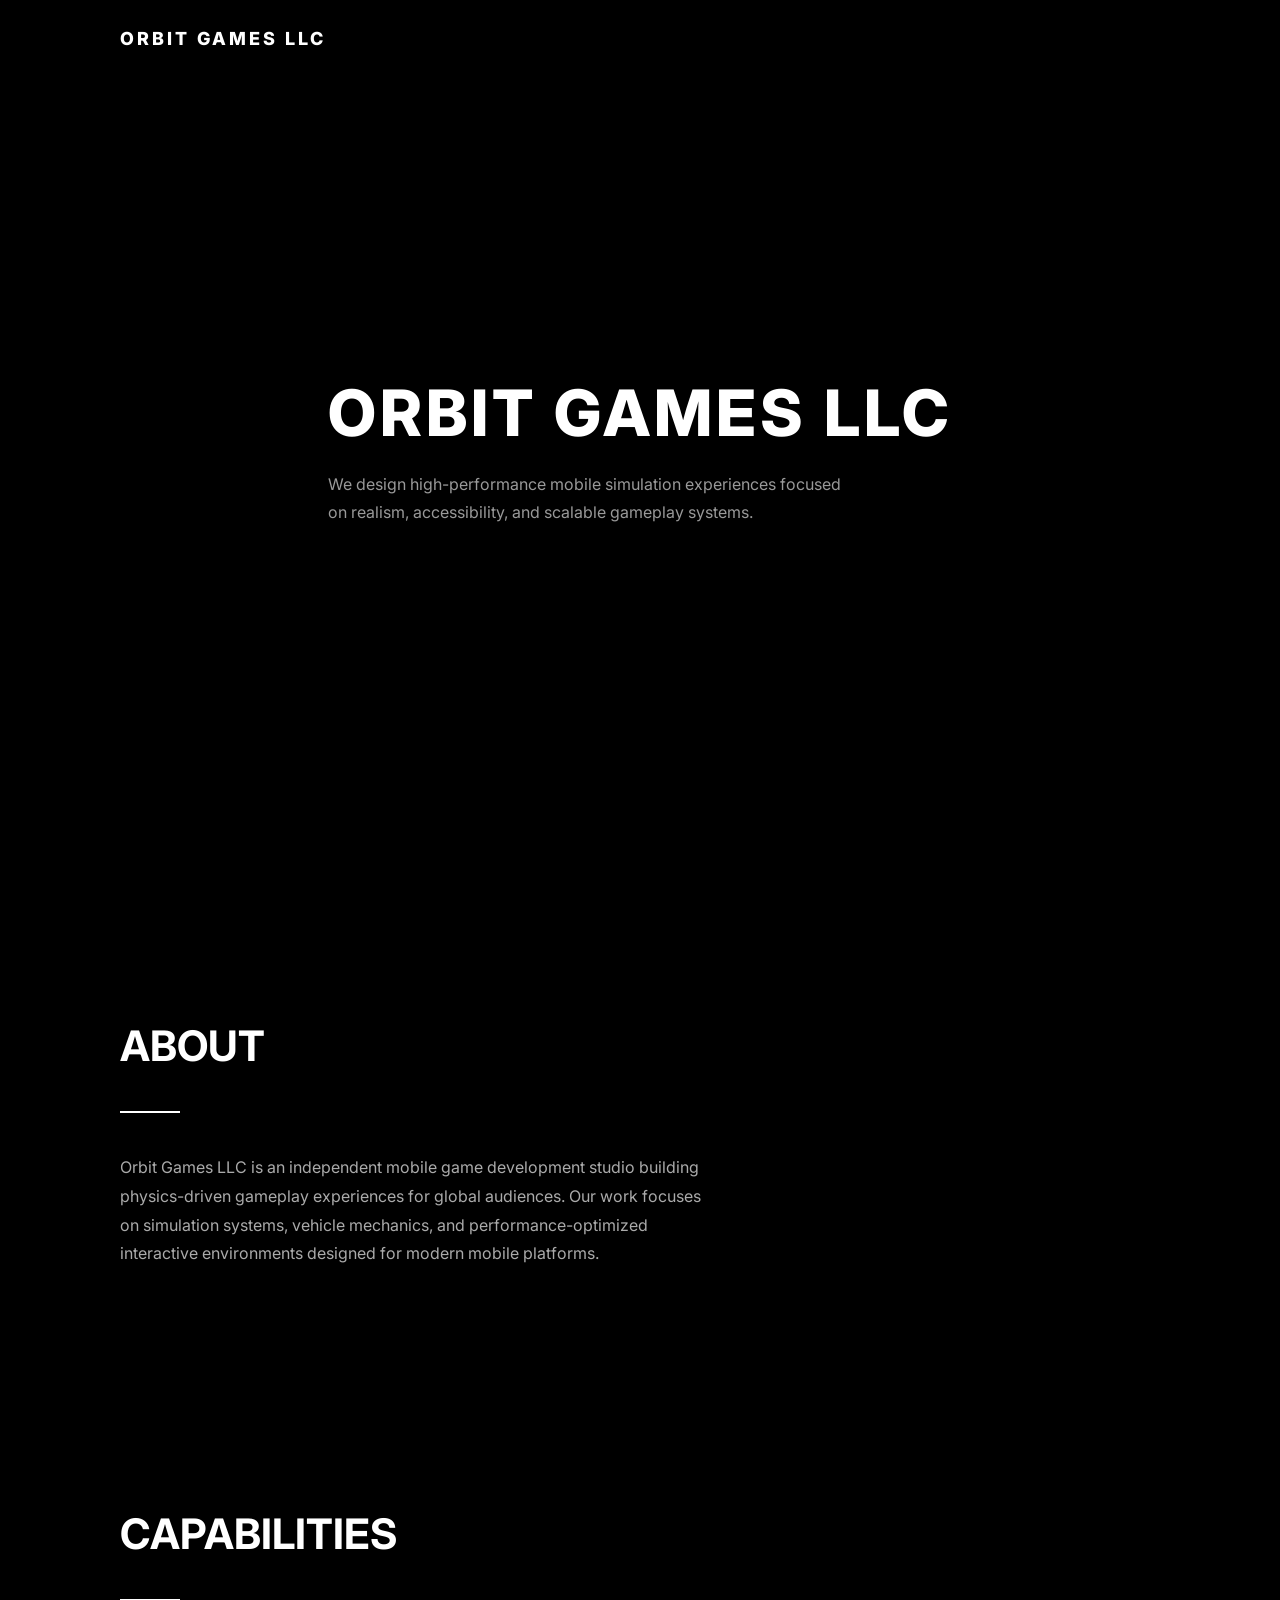
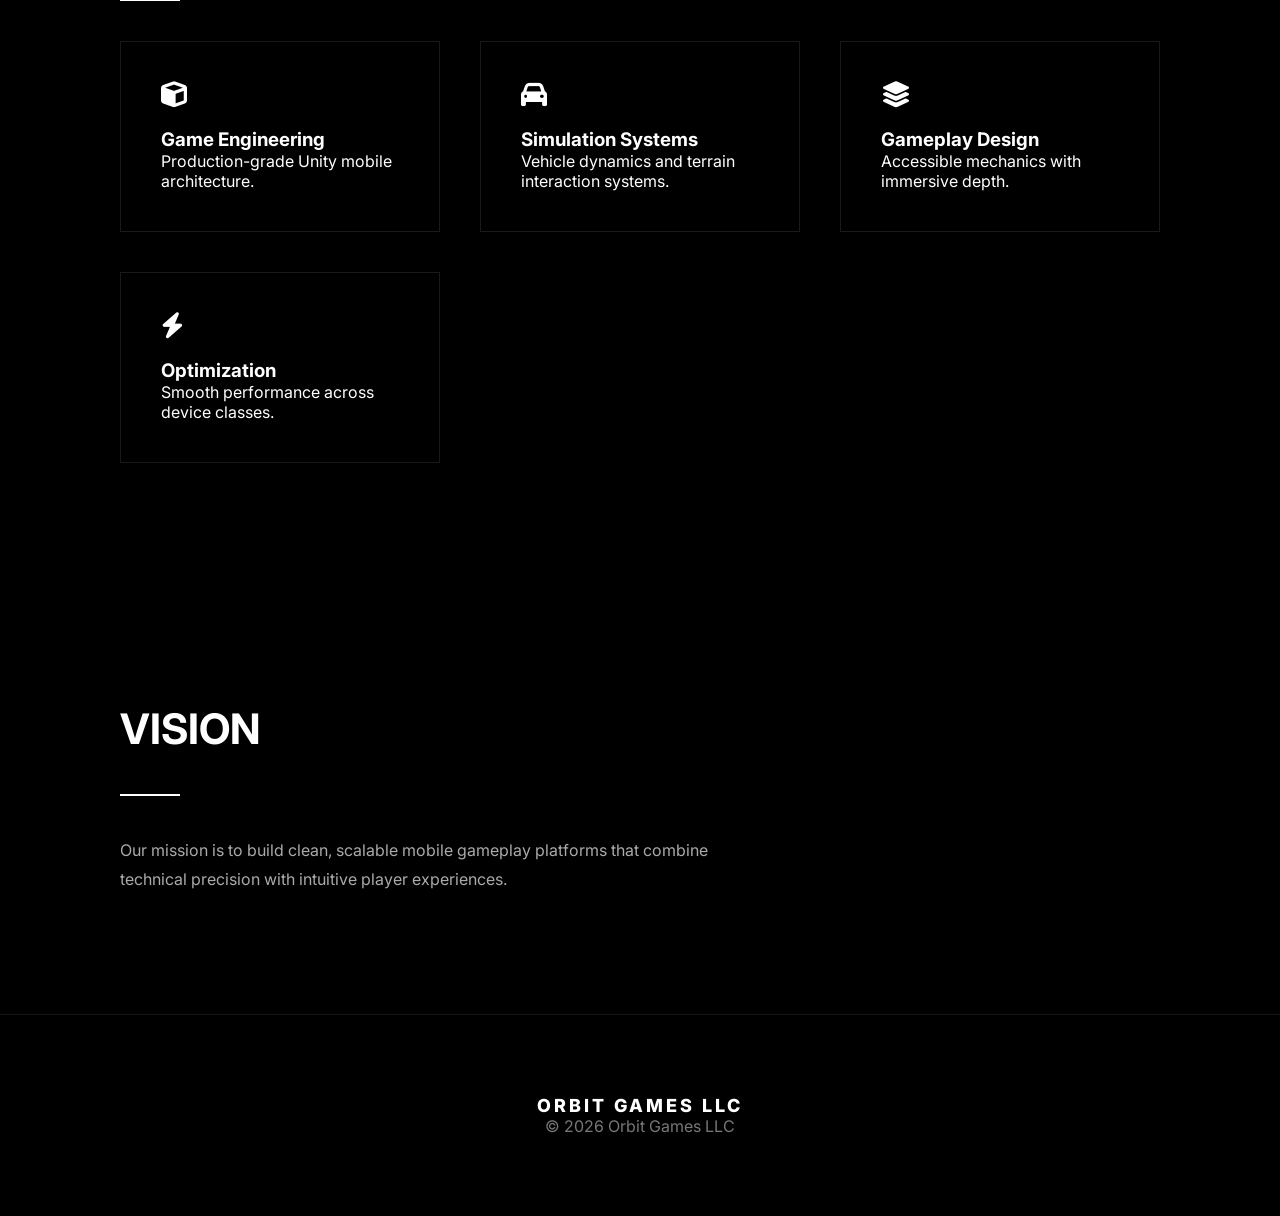
==== commit 37648947: "Update index.html" ====
--- a/index.html
+++ b/index.html
@@ -1,405 +1,283 @@
 <!DOCTYPE html>
 <html lang="en">
 <head>
-    <meta charset="UTF-8">
-    <meta name="viewport" content="width=device-width, initial-scale=1.0">
-    <title>Orbit Games | Premium Interactive Entertainment</title>
-    <link href="https://fonts.googleapis.com/css2?family=Montserrat:wght@400;600;800&family=Open+Sans:wght@300;400;600&display=swap" rel="stylesheet">
-    <link href="https://cdnjs.cloudflare.com/ajax/libs/font-awesome/6.4.0/css/all.min.css" rel="stylesheet">
-    <link href="https://unpkg.com/aos@2.3.1/dist/aos.css" rel="stylesheet">
-    
-    <style>
-        /* --- PREMIUM VARIABLES --- */
-        :root {
-            /* Refined Palette */
-            --primary: #00EDA0; /* Electric Emerald */
-            --secondary: #8A2EFF; /* Deep Violet */
-            --bg-dark: #050507; /* Deepest Black */
-            --bg-surface: rgba(20, 20, 25, 0.7); /* Glass Surface */
-            --text-light: #ffffff;
-            --text-muted: #a0a0b0;
-            --gradient-accent: linear-gradient(135deg, var(--primary), var(--secondary));
-            --glass-border: 1px solid rgba(255, 255, 255, 0.08);
-            --glass-blur: blur(12px);
-        }
-
-        /* --- RESET & BASE STYLES --- */
-        * { margin: 0; padding: 0; box-sizing: border-box; scroll-behavior: smooth; }
-        body {
-            background-color: var(--bg-dark);
-            color: var(--text-light);
-            font-family: 'Open Sans', sans-serif;
-            overflow-x: hidden;
-            line-height: 1.7;
-        }
-        h1, h2, h3, h4, .nav-logo { font-family: 'Montserrat', sans-serif; font-weight: 800; letter-spacing: -0.5px; }
-        a { text-decoration: none; }
-        
-        /* Custom Scrollbar */
-        ::-webkit-scrollbar { width: 8px; }
-        ::-webkit-scrollbar-track { background: var(--bg-dark); }
-        ::-webkit-scrollbar-thumb { background: var(--secondary); border-radius: 10px; }
-
-        /* Scroll Progress Bar */
-        #scroll-progress {
-            position: fixed; top: 0; left: 0; width: 0%; height: 3px;
-            background: var(--gradient-accent); z-index: 9999;
-        }
-
-        /* --- PRELOADER --- */
-        #preloader {
-            position: fixed; top: 0; left: 0; width: 100%; height: 100%;
-            background: var(--bg-dark); z-index: 10000;
-            display: flex; justify-content: center; align-items: center; flex-direction: column;
-            transition: opacity 0.5s ease-out, visibility 0.5s ease-out;
-        }
-        .loader-logo {
-            font-family: 'Montserrat', sans-serif; font-weight: 800; font-size: 2rem;
-            animation: pulse 2s infinite ease-in-out;
-        }
-        .loader-logo span { color: var(--primary); }
-        @keyframes pulse { 0%, 100% { opacity: 1; transform: scale(1); } 50% { opacity: 0.7; transform: scale(0.95); } }
-        .preloader-hide { opacity: 0; visibility: hidden; }
-
-        /* --- UTILITIES --- */
-        .container { max-width: 1200px; margin: 0 auto; padding: 0 2rem; }
-        .text-gradient {
-            background: var(--gradient-accent); -webkit-background-clip: text;
-            -webkit-text-fill-color: transparent; display: inline-block;
-        }
-
-        /* Premium Button */
-        .btn {
-            padding: 14px 35px; border-radius: 50px; font-weight: 700;
-            text-transform: uppercase; letter-spacing: 1px; font-size: 0.85rem;
-            position: relative; overflow: hidden; transition: all 0.4s ease;
-            z-index: 1; display: inline-flex; align-items: center; gap: 10px;
-        }
-        .btn-glow {
-            background: rgba(0, 237, 160, 0.1); color: var(--primary);
-            border: 1px solid var(--primary);
-            box-shadow: 0 0 15px rgba(0, 237, 160, 0.2);
-        }
-        .btn-glow::before {
-            content: ''; position: absolute; top: 0; left: 0; width: 0%; height: 100%;
-            background: var(--gradient-accent); z-index: -1; transition: width 0.4s ease-in-out;
-        }
-        .btn-glow:hover { color: var(--bg-dark); box-shadow: 0 0 30px rgba(0, 237, 160, 0.5); border-color: transparent; }
-        .btn-glow:hover::before { width: 100%; }
-
-        /* --- NAVBAR (Glassmorphism) --- */
-        nav {
-            position: fixed; top: 0; width: 100%; padding: 1.2rem 0; z-index: 100;
-            background: rgba(5, 5, 7, 0.8); backdrop-filter: var(--glass-blur);
-            border-bottom: var(--glass-border); transition: all 0.4s ease;
-        }
-        .nav-content { display: flex; justify-content: space-between; align-items: center; }
-        .nav-logo { font-size: 1.6rem; color: white; }
-        .nav-links a {
-            color: var(--text-muted); font-weight: 600; font-size: 0.9rem;
-            margin-left: 2.5rem; text-transform: uppercase; letter-spacing: 1px;
-            transition: color 0.3s; position: relative;
-        }
-        .nav-links a::after {
-            content: ''; position: absolute; bottom: -5px; left: 0; width: 0%; height: 2px;
-            background: var(--primary); transition: width 0.3s;
-        }
-        .nav-links a:hover { color: var(--primary); }
-        .nav-links a:hover::after { width: 100%; }
-        .hamburger { display: none; cursor: pointer; font-size: 1.5rem; color: var(--text-light); }
-
-        /* --- HERO SECTION (Particles) --- */
-        .hero {
-            min-height: 100vh; display: flex; align-items: center; position: relative;
-            overflow: hidden; padding-top: 80px;
-        }
-        #particles-js {
-            position: absolute; width: 100%; height: 100%; top: 0; left: 0;
-            background: var(--bg-dark); z-index: 1;
-        }
-        /* Subtle background image overlaying particles for depth */
-        .hero-bg-overlay {
-            position: absolute; top: 0; left: 0; width: 100%; height: 100%;
-            background: radial-gradient(circle at center, transparent 0%, var(--bg-dark) 90%),
-                        url('image_0.png') no-repeat center center/cover;
-            opacity: 0.2; z-index: 2; mix-blend-mode: overlay;
-        }
-        .hero-content { position: relative; z-index: 3; max-width: 900px; }
-        .hero-subtitle {
-            font-family: 'Montserrat', sans-serif; font-weight: 700; letter-spacing: 2px;
-            text-transform: uppercase; margin-bottom: 1rem; display: block;
-        }
-        .hero h1 {
-            font-size: 5rem; line-height: 1.05; margin-bottom: 1.5rem;
-            text-shadow: 0 10px 30px rgba(0,0,0,0.5);
-        }
-        .hero p { font-size: 1.3rem; color: var(--text-muted); max-width: 650px; margin-bottom: 3rem; }
-
-        /* --- SECTIONS COMMON --- */
-        section { padding: 8rem 0; position: relative; }
-        .section-header { text-align: center; margin-bottom: 5rem; }
-        .section-title { font-size: 3rem; margin-bottom: 1rem; display: inline-block; }
-        .section-line {
-            width: 60px; height: 4px; background: var(--gradient-accent);
-            margin: 0 auto; border-radius: 2px;
-        }
-
-        /* --- EXPERTISE (Glass Cards) --- */
-        .tech-grid { display: grid; grid-template-columns: repeat(auto-fit, minmax(260px, 1fr)); gap: 2.5rem; }
-        .tech-card {
-            background: var(--bg-surface); backdrop-filter: var(--glass-blur);
-            border: var(--glass-border); padding: 3rem 2rem; border-radius: 20px;
-            transition: all 0.4s cubic-bezier(0.175, 0.885, 0.32, 1.275); /* Bouncy transition */
-            position: relative; overflow: hidden;
-        }
-        .tech-card::before { /* Hover Gradient Glow */
-            content: ''; position: absolute; top: -50%; left: -50%; width: 200%; height: 200%;
-            background: radial-gradient(circle, rgba(138, 46, 255, 0.1) 0%, transparent 70%);
-            opacity: 0; transition: opacity 0.4s; z-index: -1;
-        }
-        .tech-card:hover { transform: translateY(-10px) scale(1.02); border-color: rgba(138, 46, 255, 0.3); }
-        .tech-card:hover::before { opacity: 1; }
-        .tech-card i { font-size: 3rem; margin-bottom: 2rem; }
-        .tech-card h3 { font-size: 1.4rem; margin-bottom: 1rem; }
-        .tech-card p { color: var(--text-muted); font-size: 0.95rem; }
-
-        /* --- PORTFOLIO (3D Hover) --- */
-        .project-grid { display: grid; grid-template-columns: repeat(auto-fit, minmax(380px, 1fr)); gap: 3rem; }
-        .project-card {
-            border-radius: 20px; overflow: hidden;
-            background: var(--bg-surface); backdrop-filter: var(--glass-blur);
-            border: var(--glass-border); transition: all 0.5s ease;
-            transform-style: preserve-3d; perspective: 1000px;
-        }
-        .project-card:hover { transform: translateY(-5px); box-shadow: 0 20px 40px rgba(0,0,0,0.4); border-color: var(--primary); }
-        .project-img-wrapper { height: 280px; overflow: hidden; position: relative; }
-        .project-img { width: 100%; height: 100%; object-fit: cover; transition: transform 0.6s ease; }
-        .project-card:hover .project-img { transform: scale(1.1); }
-        .project-content { padding: 2.5rem; position: relative; z-index: 2; }
-        .badge-container { display: flex; gap: 10px; margin-bottom: 1.2rem; }
-        .badge {
-            font-size: 0.7rem; font-weight: 700; color: var(--primary);
-            background: rgba(0, 237, 160, 0.15); padding: 6px 14px;
-            border-radius: 30px; letter-spacing: 1px;
-        }
-        .project-content h3 { font-size: 1.8rem; margin-bottom: 0.8rem; }
-        .project-content p { margin-bottom: 2rem; color: var(--text-muted); }
-        .btn-text {
-            color: var(--text-light); font-weight: 700; text-transform: uppercase;
-            letter-spacing: 1px; font-size: 0.9rem; transition: 0.3s;
-        }
-        .btn-text:hover { color: var(--primary); gap: 15px; }
-
-        /* --- FOOTER --- */
-        footer { background: #020203; padding: 5rem 0; text-align: center; border-top: var(--glass-border); }
-        .footer-social { margin: 2rem 0; }
-        .footer-social a {
-            color: var(--text-muted); font-size: 1.5rem; margin: 0 15px;
-            transition: all 0.3s; display: inline-block;
-        }
-        .footer-social a:hover { color: var(--secondary); transform: translateY(-3px); }
-
-        /* --- MOBILE RESPONSIVE --- */
-        @media (max-width: 992px) {
-            .hero h1 { font-size: 3.5rem; }
-            .nav-links {
-                position: fixed; top: 0; right: 0; height: 100vh; width: 80%; max-width: 400px;
-                background: rgba(5, 5, 7, 0.98); backdrop-filter: blur(20px);
-                flex-direction: column; justify-content: center; align-items: center; gap: 3rem;
-                transform: translateX(100%); transition: transform 0.4s cubic-bezier(0.77, 0, 0.175, 1);
-                box-shadow: -10px 0 30px rgba(0,0,0,0.5);
-            }
-            .nav-links.active { transform: translateX(0); }
-            .hamburger { display: block; z-index: 101; }
-            .project-grid { grid-template-columns: 1fr; }
-        }
-        @media (max-width: 480px) {
-            .hero h1 { font-size: 2.8rem; }
-            .container { padding: 0 1.2rem; }
-        }
-    </style>
+<meta charset="UTF-8" />
+<meta name="viewport" content="width=device-width, initial-scale=1.0" />
+<title>Orbit Games LLC</title>
+
+<link href="https://fonts.googleapis.com/css2?family=Inter:wght@300;400;600;800&display=swap" rel="stylesheet">
+<link href="https://cdnjs.cloudflare.com/ajax/libs/font-awesome/6.4.0/css/all.min.css" rel="stylesheet">
+<link href="https://unpkg.com/aos@2.3.1/dist/aos.css" rel="stylesheet">
+
+<style>
+
+*{
+margin:0;
+padding:0;
+box-sizing:border-box;
+}
+
+body{
+font-family:"Inter",sans-serif;
+background:black;
+color:white;
+overflow-x:hidden;
+}
+
+.container{
+max-width:1100px;
+margin:auto;
+padding:0 30px;
+}
+
+nav{
+position:fixed;
+width:100%;
+padding:28px 0;
+background:black;
+z-index:999;
+}
+
+.nav-inner{
+display:flex;
+justify-content:space-between;
+align-items:center;
+}
+
+.logo{
+font-weight:800;
+letter-spacing:3px;
+font-size:18px;
+}
+
+.hero{
+height:100vh;
+display:flex;
+align-items:center;
+}
+
+.hero h1{
+font-size:64px;
+font-weight:800;
+letter-spacing:4px;
+margin-bottom:20px;
+}
+
+.hero p{
+max-width:520px;
+color:#999;
+line-height:1.7;
+}
+
+section{
+padding:120px 0;
+}
+
+.section-title{
+font-size:42px;
+font-weight:700;
+margin-bottom:40px;
+}
+
+.grid{
+display:grid;
+grid-template-columns:repeat(auto-fit,minmax(260px,1fr));
+gap:40px;
+}
+
+.card{
+border:1px solid rgba(255,255,255,0.1);
+padding:40px;
+transition:0.4s ease;
+}
+
+.card:hover{
+transform:translateY(-10px);
+border:1px solid white;
+}
+
+.card i{
+font-size:26px;
+margin-bottom:20px;
+}
+
+.about-text{
+max-width:600px;
+color:#aaa;
+line-height:1.8;
+}
+
+footer{
+padding:80px 0;
+border-top:1px solid rgba(255,255,255,0.08);
+text-align:center;
+}
+
+footer p{
+color:#777;
+}
+
+.line{
+width:60px;
+height:2px;
+background:white;
+margin-bottom:40px;
+}
+
+.fade-up{
+animation:fadeUp 1.2s ease forwards;
+opacity:0;
+}
+
+@keyframes fadeUp{
+from{
+transform:translateY(40px);
+opacity:0;
+}
+
+to{
+transform:translateY(0);
+opacity:1;
+}
+}
+
+@media(max-width:768px){
+.hero h1{
+font-size:40px;
+}
+}
+
+</style>
 </head>
-<body id="top">
-
-    <div id="preloader">
-        <div class="loader-logo">ORBIT<span>GAMES</span></div>
-    </div>
-
-    <div id="scroll-progress"></div>
-
-    <nav>
-        <div class="container nav-content">
-            <a href="#top" class="nav-logo">ORBIT<span class="text-gradient">GAMES</span></a>
-            <div class="hamburger" onclick="toggleMenu()"><i class="fas fa-bars"></i></div>
-            <div class="nav-links">
-                <a href="#expertise" onclick="toggleMenu()">Expertise</a>
-                <a href="#work" onclick="toggleMenu()">Portfolio</a>
-                <a href="https://play.google.com/store/apps/dev?id=5883999573057760065" class="btn btn-glow" style="margin-left: 2rem;">
-                    Google Play <i class="fab fa-google-play"></i>
-                </a>
-            </div>
-        </div>
-    </nav>
-
-    <section class="hero">
-        <div id="particles-js"></div> <div class="hero-bg-overlay"></div> <div class="container hero-content" data-aos="fade-up" data-aos-duration="1200">
-            <span class="hero-subtitle"><span class="text-gradient">/// AAA MOBILE DEVELOPMENT</span></span>
-            <h1>FORGING <br>DIGITAL REALITIES.</h1>
-            <p>We push the boundaries of mobile hardware, blending high-fidelity physics with optimized rendering to create immersive simulation experiences.</p>
-            <a href="#work" class="btn btn-glow">Explore Portfolio <i class="fas fa-arrow-down"></i></a>
-        </div>
-    </section>
-
-    <section id="expertise">
-        <div class="container">
-            <div class="section-header" data-aos="fade-up">
-                <h2 class="section-title">CORE <span class="text-gradient">CAPABILITIES</span></h2>
-                <div class="section-line"></div>
-            </div>
-            <div class="tech-grid">
-                <div class="tech-card" data-aos="fade-up" data-aos-delay="100">
-                    <i class="fab fa-unity text-gradient"></i>
-                    <h3>Unity Engine Mastery</h3>
-                    <p>Deep expertise in the Universal Render Pipeline (URP) for achieving console-quality visuals on mobile architecture.</p>
-                </div>
-                <div class="tech-card" data-aos="fade-up" data-aos-delay="200">
-                    <i class="fas fa-microchip text-gradient"></i>
-                    <h3>Physics Engineering</h3>
-                    <p>Proprietary vehicle dynamics systems simulating complex suspension, tire friction, and mass transfer.</p>
-                </div>
-                <div class="tech-card" data-aos="fade-up" data-aos-delay="300">
-                    <i class="fas fa-vr-cardboard text-gradient"></i>
-                    <h3>Immersive Design</h3>
-                    <p>Focusing on player agency and environmental interaction to create expansive, believable game worlds.</p>
-                </div>
-                <div class="tech-card" data-aos="fade-up" data-aos-delay="400">
-                    <i class="fas fa-bolt text-gradient"></i>
-                    <h3>Extreme Optimization</h3>
-                    <p>Utilizing DOTS and advanced profiling to ensure smooth 60 FPS gameplay across a wide range of devices.</p>
-                </div>
-            </div>
-        </div>
-    </section>
-
-    <section id="work">
-        <div class="container">
-             <div class="section-header" data-aos="fade-up">
-                <h2 class="section-title">FEATURED <span class="text-gradient">TITLES</span></h2>
-                <div class="section-line"></div>
-            </div>
-            <div class="project-grid">
-                <div class="project-card" data-aos="fade-up">
-                    <div class="project-img-wrapper">
-                        <img src="image_1.png" alt="GT Racing" class="project-img">
-                    </div>
-                    <div class="project-content">
-                        <div class="badge-container">
-                            <span class="badge">ARCADE</span><span class="badge">STUNTS</span>
-                        </div>
-                        <h3>GT Car Racing Stunt</h3>
-                        <p>High-octane arcade racing featuring gravity-defying tracks and explosive aerial stunts.</p>
-                        <a href="https://play.google.com/store/apps/dev?id=5883999573057760065" class="btn-text">
-                            View on Play Store <i class="fas fa-external-link-alt"></i>
-                        </a>
-                    </div>
-                </div>
-                <div class="project-card" data-aos="fade-up" data-aos-delay="150">
-                    <div class="project-img-wrapper">
-                        <img src="image_2.png" alt="Cargo Truck" class="project-img">
-                    </div>
-                    <div class="project-content">
-                        <div class="badge-container">
-                            <span class="badge">SIMULATION</span><span class="badge">OPEN WORLD</span>
-                        </div>
-                        <h3>Cargo Truck Driving</h3>
-                        <p>A definitive logistics simulator focusing on realistic weight distribution and long-haul economy.</p>
-                        <a href="https://play.google.com/store/apps/dev?id=5883999573057760065" class="btn-text">
-                            View on Play Store <i class="fas fa-external-link-alt"></i>
-                        </a>
-                    </div>
-                </div>
-                <div class="project-card" data-aos="fade-up" data-aos-delay="300">
-                    <div class="project-img-wrapper">
-                        <img src="image_3.png" alt="Offroad Jeep" class="project-img">
-                    </div>
-                    <div class="project-content">
-                        <div class="badge-container">
-                            <span class="badge">OFFROAD</span><span class="badge">PHYSICS SANDBOX</span>
-                        </div>
-                        <h3>Offroad Jeep Simulator</h3>
-                        <p>Conquer extreme terrain with cutting-edge mud, water, and soft-body suspension physics.</p>
-                        <a href="https://play.google.com/store/apps/dev?id=5883999573057760065" class="btn-text">
-                            View on Play Store <i class="fas fa-external-link-alt"></i>
-                        </a>
-                    </div>
-                </div>
-            </div>
-        </div>
-    </section>
-
-    <footer>
-        <div class="container">
-            <div class="nav-logo" style="margin-bottom: 1.5rem; font-size: 2rem;">ORBIT<span class="text-gradient">GAMES</span></div>
-            <div class="footer-social">
-                <a href="#"><i class="fab fa-twitter"></i></a>
-                <a href="#"><i class="fab fa-linkedin-in"></i></a>
-                <a href="#"><i class="fab fa-youtube"></i></a>
-                <a href="#"><i class="fab fa-discord"></i></a>
-            </div>
-            <p style="color: var(--text-muted);">&copy; 2025 Orbit Games Studio. All Rights Reserved.</p>
-        </div>
-    </footer>
-
-    <script src="https://unpkg.com/aos@2.3.1/dist/aos.js"></script>
-    <script src="https://cdn.jsdelivr.net/particles.js/2.0.0/particles.min.js"></script>
-    
-    <script>
-        // --- Preloader ---
-        window.addEventListener('load', () => {
-            setTimeout(() => {
-                document.getElementById('preloader').classList.add('preloader-hide');
-            }, 800); // Keep preloader for 800ms for effect
-        });
-
-        // --- Init AOS Animation ---
-        AOS.init({ duration: 1000, easing: 'ease-out-quart', once: true, offset: 120 });
-
-        // --- Scroll Progress Indicator ---
-        window.addEventListener('scroll', () => {
-            const scrollTop = document.documentElement.scrollTop || document.body.scrollTop;
-            const scrollHeight = document.documentElement.scrollHeight - document.documentElement.clientHeight;
-            const scrolled = (scrollTop / scrollHeight) * 100;
-            document.getElementById('scroll-progress').style.width = scrolled + '%';
-        });
-
-        // --- Mobile Menu Toggle ---
-        function toggleMenu() {
-            const navLinks = document.querySelector('.nav-links');
-            const icon = document.querySelector('.hamburger i');
-            navLinks.classList.toggle('active');
-            icon.classList.toggle('fa-bars');
-            icon.classList.toggle('fa-times');
-        }
-
-        // --- Init Particles.js (Professional Tech Configuration) ---
-        particlesJS("particles-js", {
-            "particles": {
-                "number": { "value": 60, "density": { "enable": true, "value_area": 800 } },
-                "color": { "value": ["#00EDA0", "#8A2EFF"] }, /* Using brand colors */
-                "shape": { "type": "circle" },
-                "opacity": { "value": 0.3, "random": true },
-                "size": { "value": 3, "random": true },
-                "line_linked": { "enable": true, "distance": 150, "color": "#ffffff", "opacity": 0.1, "width": 1 },
-                "move": { "enable": true, "speed": 1.5, "direction": "none", "random": true, "straight": false, "out_mode": "out", "bounce": false }
-            },
-            "interactivity": {
-                "detect_on": "canvas",
-                "events": { "onhover": { "enable": true, "mode": "grab" }, "onclick": { "enable": true, "mode": "push" }, "resize": true },
-                "modes": { "grab": { "distance": 180, "line_linked": { "opacity": 0.3 } } }
-            },
-            "retina_detect": true
-        });
-    </script>
+<body>
+
+<nav>
+<div class="container nav-inner">
+<div class="logo">ORBIT GAMES LLC</div>
+</div>
+</nav>
+
+<section class="hero">
+<div class="container" data-aos="fade-up">
+
+<h1>
+ORBIT GAMES LLC
+</h1>
+
+<p>
+We design high-performance mobile simulation experiences focused on realism, accessibility, and scalable gameplay systems.
+</p>
+
+</div>
+</section>
+
+<section>
+<div class="container">
+
+<div data-aos="fade-up">
+
+<h2 class="section-title">
+ABOUT
+</h2>
+
+<div class="line"></div>
+
+<p class="about-text">
+Orbit Games LLC is an independent mobile game development studio building physics-driven gameplay experiences for global audiences. Our work focuses on simulation systems, vehicle mechanics, and performance-optimized interactive environments designed for modern mobile platforms.
+</p>
+
+</div>
+
+</div>
+</section>
+
+<section>
+<div class="container">
+
+<div data-aos="fade-up">
+
+<h2 class="section-title">
+CAPABILITIES
+</h2>
+
+<div class="line"></div>
+
+</div>
+
+<div class="grid">
+
+<div class="card" data-aos="fade-up">
+<i class="fas fa-cube"></i>
+<h3>Game Engineering</h3>
+<p>Production-grade Unity mobile architecture.</p>
+</div>
+
+<div class="card" data-aos="fade-up" data-aos-delay="150">
+<i class="fas fa-car"></i>
+<h3>Simulation Systems</h3>
+<p>Vehicle dynamics and terrain interaction systems.</p>
+</div>
+
+<div class="card" data-aos="fade-up" data-aos-delay="300">
+<i class="fas fa-layer-group"></i>
+<h3>Gameplay Design</h3>
+<p>Accessible mechanics with immersive depth.</p>
+</div>
+
+<div class="card" data-aos="fade-up" data-aos-delay="450">
+<i class="fas fa-bolt"></i>
+<h3>Optimization</h3>
+<p>Smooth performance across device classes.</p>
+</div>
+
+</div>
+
+</div>
+</section>
+
+<section>
+<div class="container">
+
+<div data-aos="fade-up">
+
+<h2 class="section-title">
+VISION
+</h2>
+
+<div class="line"></div>
+
+<p class="about-text">
+Our mission is to build clean, scalable mobile gameplay platforms that combine technical precision with intuitive player experiences.
+</p>
+
+</div>
+
+</div>
+</section>
+
+<footer>
+
+<div class="logo">
+ORBIT GAMES LLC
+</div>
+
+<p>
+© 2026 Orbit Games LLC
+</p>
+
+</footer>
+
+<script src="https://unpkg.com/aos@2.3.1/dist/aos.js"></script>
+
+<script>
+AOS.init({
+
+once:true,
+duration:1200
+
+});
+
+</script>
+
 </body>
 </html>
-
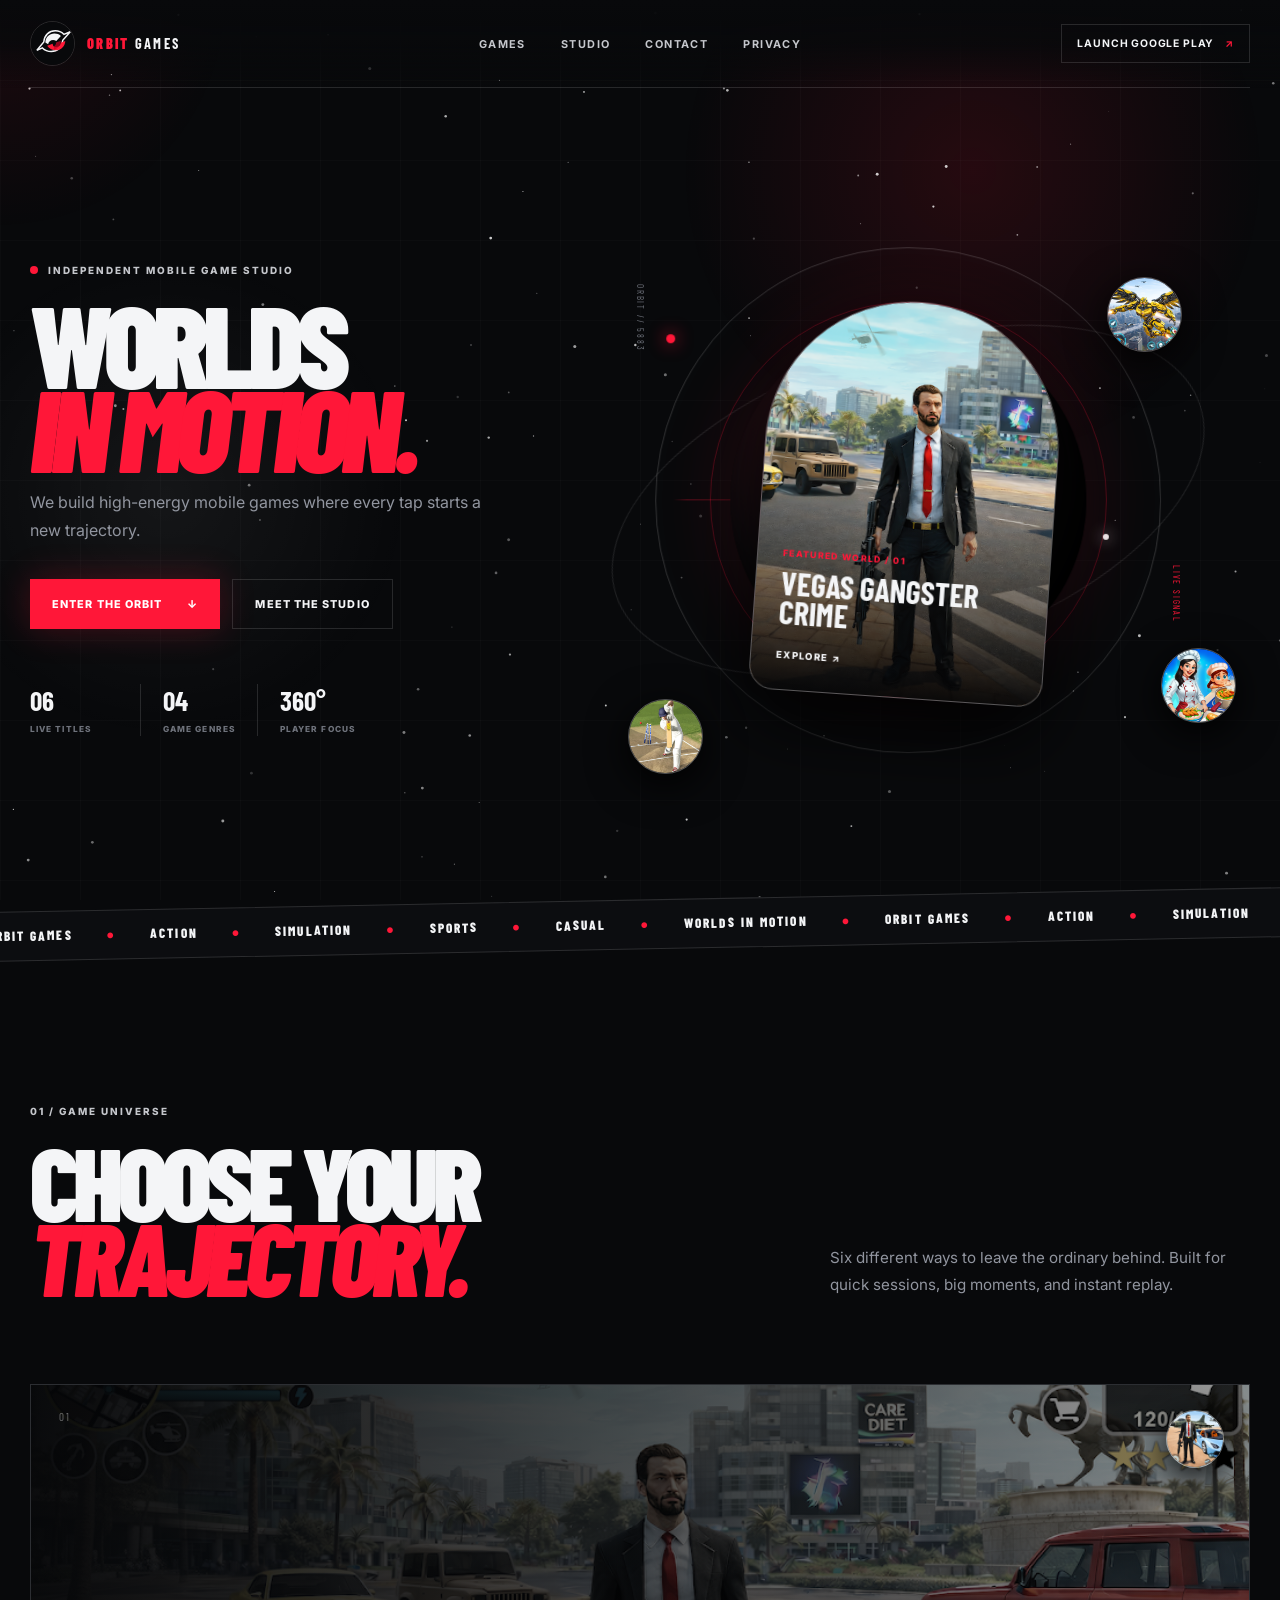
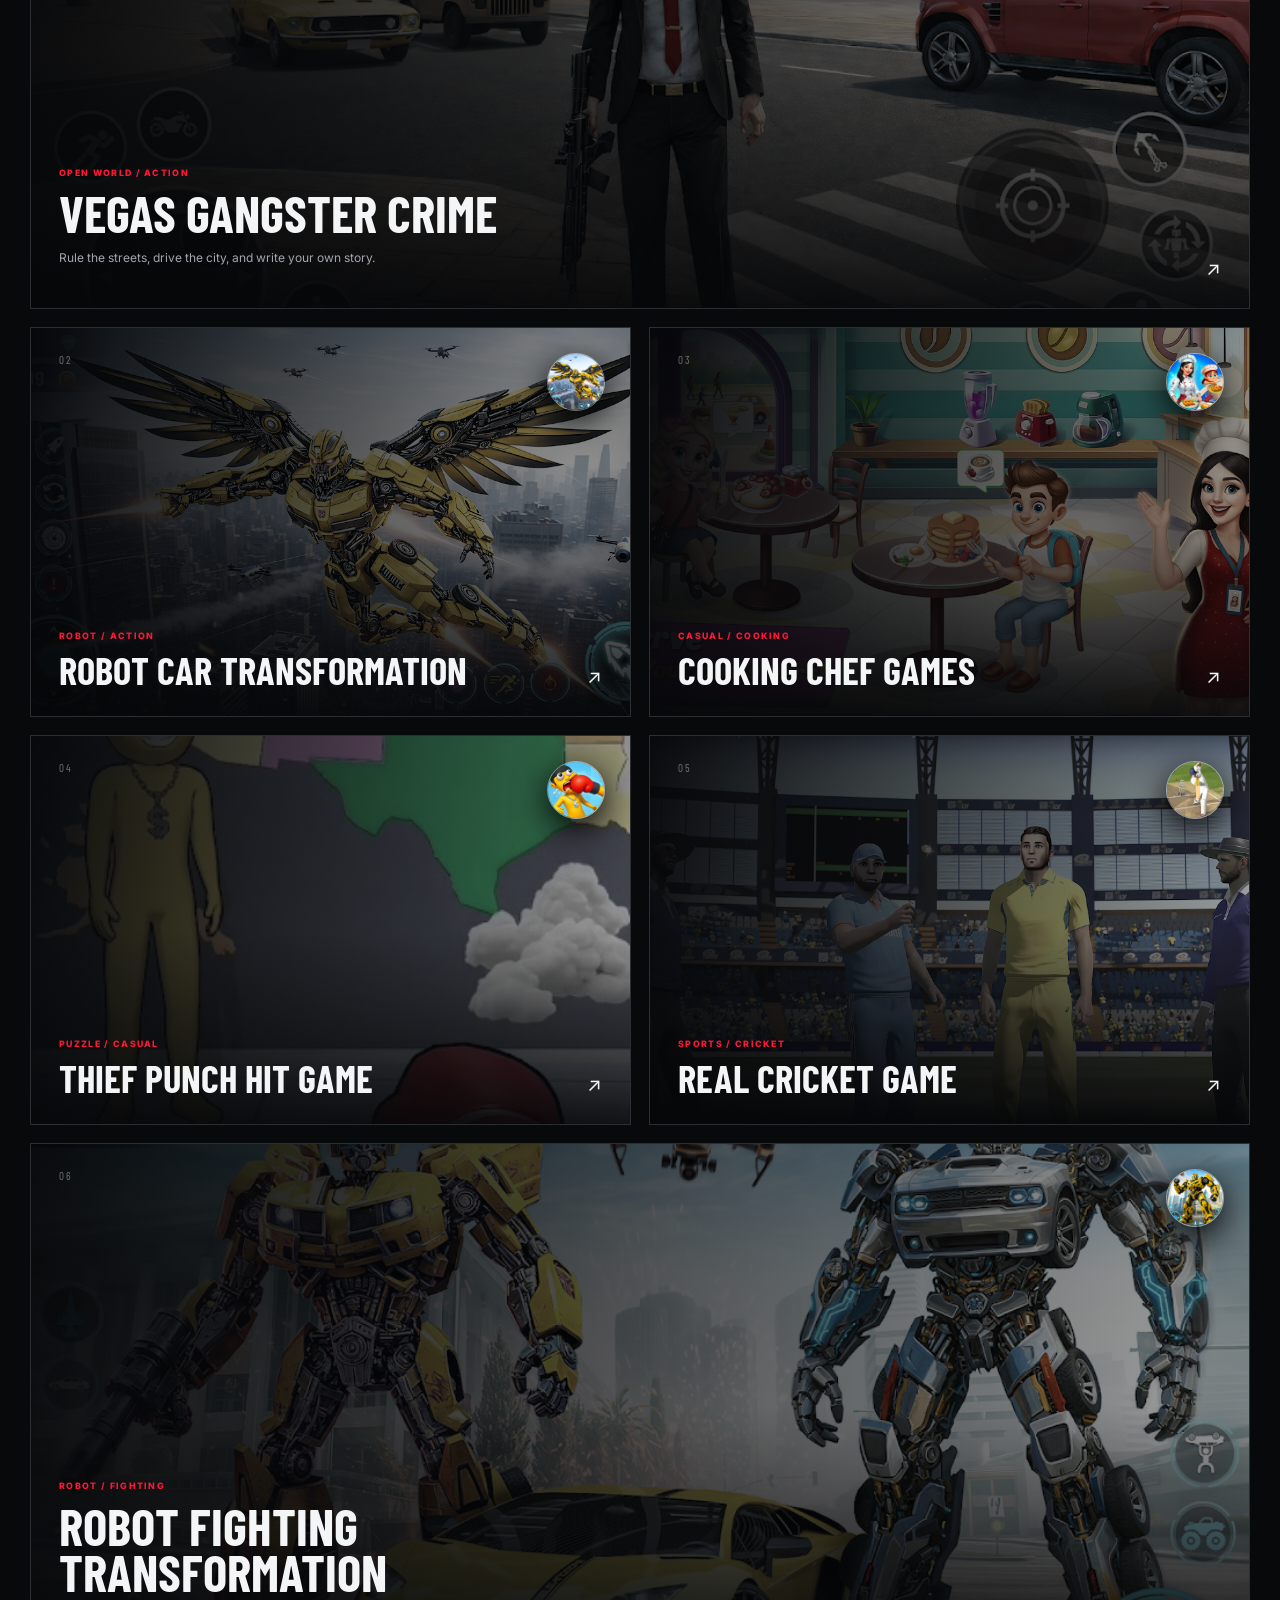
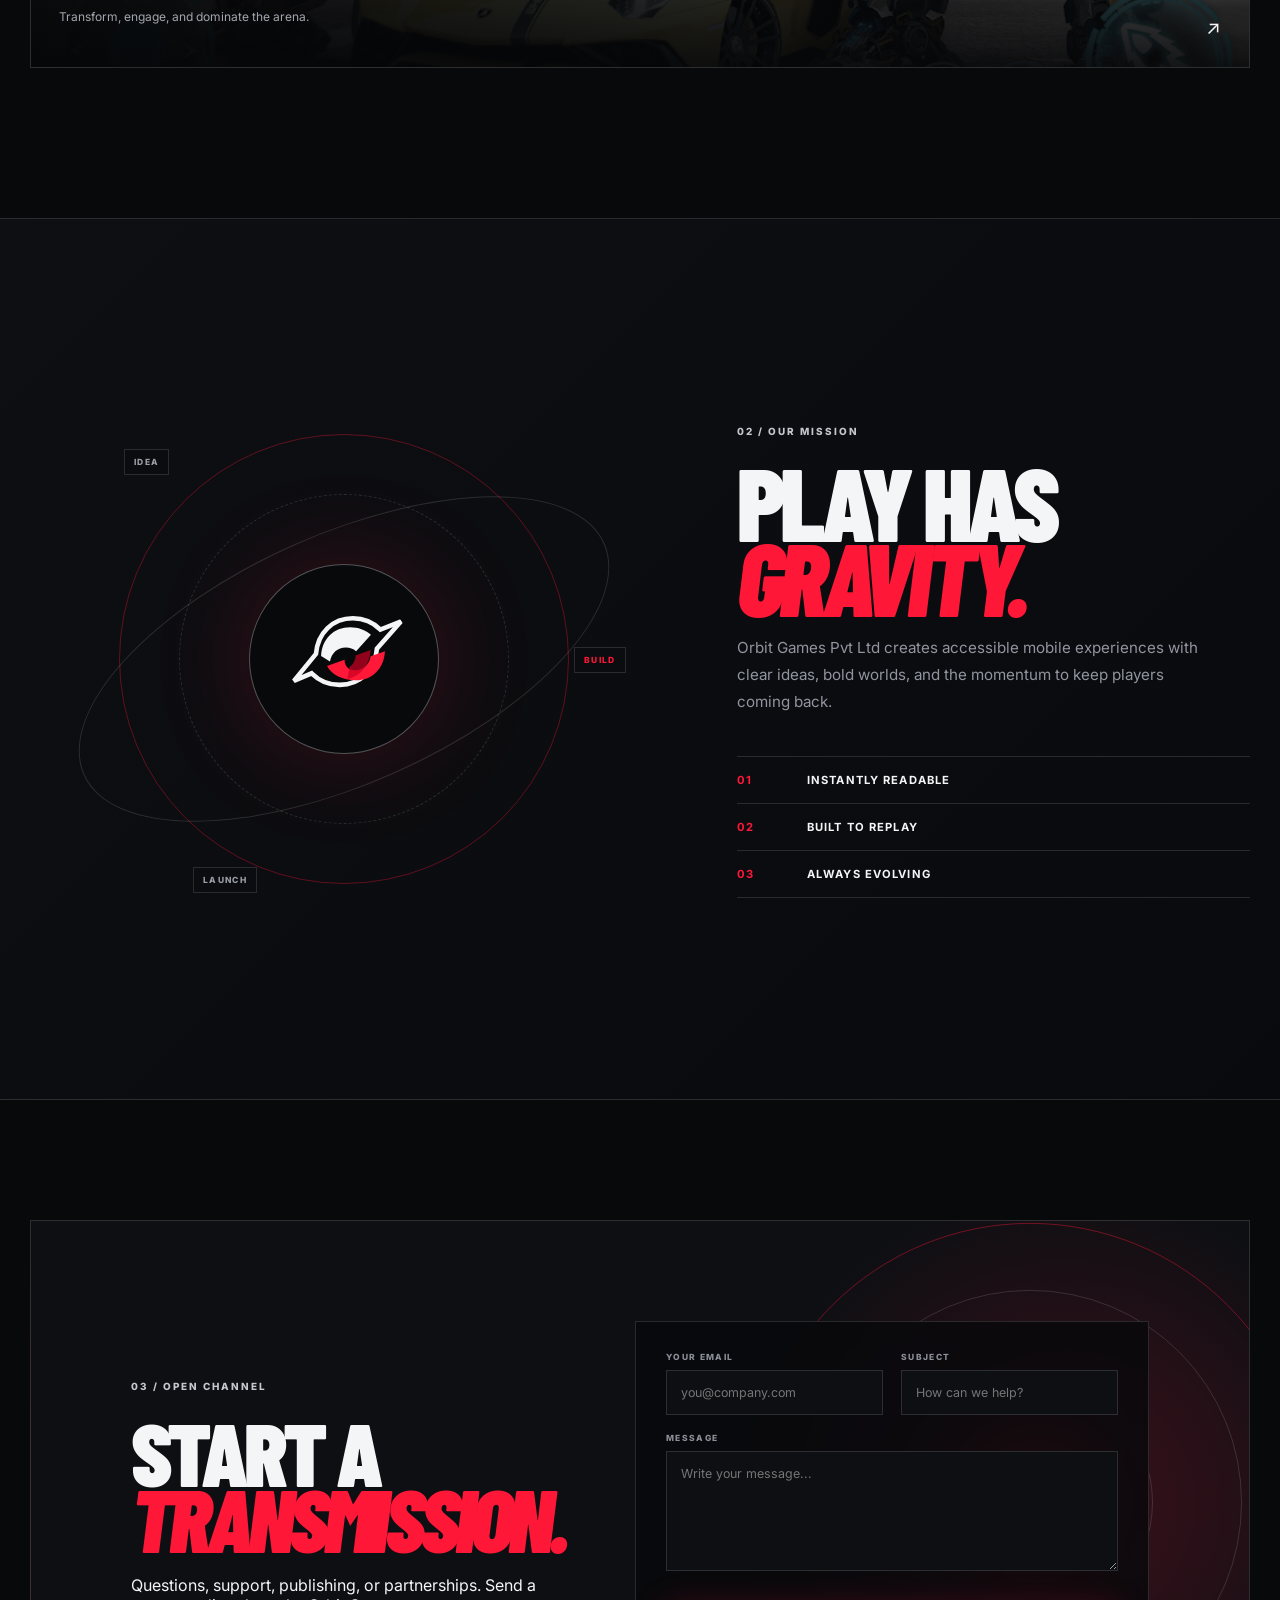
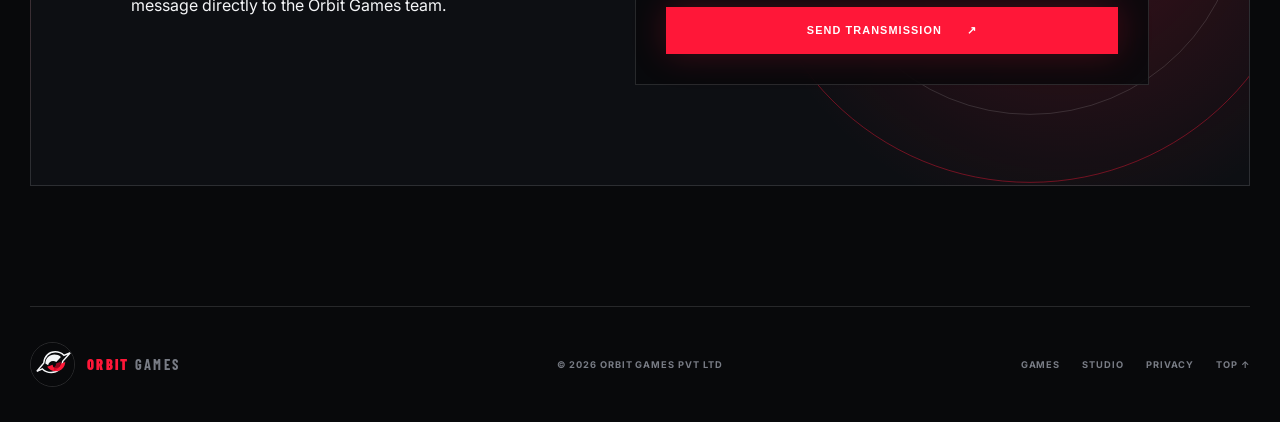
==== commit 660a24e6: "Add files via upload" ====
--- a/index.html
+++ b/index.html
@@ -1,283 +1,138 @@
-<!DOCTYPE html>
+<!doctype html>
 <html lang="en">
 <head>
-<meta charset="UTF-8" />
-<meta name="viewport" content="width=device-width, initial-scale=1.0" />
-<title>Orbit Games LLC</title>
+  <meta charset="utf-8">
+  <meta name="viewport" content="width=device-width, initial-scale=1">
+  <meta name="theme-color" content="#08090b">
+  <meta name="description" content="Orbit Games Pvt Ltd creates high-energy mobile worlds across action, simulation, sports, and casual play.">
+  <title>Orbit Games Pvt Ltd | Worlds In Motion</title>
+  <link rel="preconnect" href="https://fonts.googleapis.com">
+  <link rel="preconnect" href="https://fonts.gstatic.com" crossorigin>
+  <link href="https://fonts.googleapis.com/css2?family=Barlow+Condensed:ital,wght@0,600;0,700;0,800;0,900;1,700&family=Inter:wght@400;500;600;700;800&display=swap" rel="stylesheet">
+  <link rel="stylesheet" href="assets/site.css">
+  <link rel="stylesheet" href="assets/contact.css">
+</head>
+<body id="top">
+  <canvas id="starfield" aria-hidden="true"></canvas>
+  <div class="cursor-glow" aria-hidden="true"></div>
+  <header class="nav-shell">
+    <nav class="nav container" aria-label="Main navigation">
+      <a class="brand" href="#top"><img src="assets/orbit-logo.svg" alt=""><span><strong>ORBIT</strong> GAMES</span></a>
+      <div class="nav-links"><a href="#games">Games</a><a href="#studio">Studio</a><a href="#contact">Contact</a><a href="privacy-policy.html">Privacy</a></div>
+      <a class="nav-cta" href="https://play.google.com/store/apps/dev?id=5883999573057760065" target="_blank" rel="noopener">Launch Google Play <span>↗</span></a>
+    </nav>
+  </header>
 
-<link href="https://fonts.googleapis.com/css2?family=Inter:wght@300;400;600;800&display=swap" rel="stylesheet">
-<link href="https://cdnjs.cloudflare.com/ajax/libs/font-awesome/6.4.0/css/all.min.css" rel="stylesheet">
-<link href="https://unpkg.com/aos@2.3.1/dist/aos.css" rel="stylesheet">
+  <main>
+    <section class="hero container">
+      <div class="hero-copy reveal">
+        <div class="eyebrow"><span class="pulse"></span> Independent mobile game studio</div>
+        <h1>Worlds<br><em>in motion.</em></h1>
+        <p>We build high-energy mobile games where every tap starts a new trajectory.</p>
+        <div class="hero-actions">
+          <a class="button primary" href="#games">Enter the orbit <span>↓</span></a>
+          <a class="button ghost" href="#studio">Meet the studio</a>
+        </div>
+        <div class="telemetry" aria-label="Studio highlights">
+          <div><strong>06</strong><span>Live titles</span></div>
+          <div><strong>04</strong><span>Game genres</span></div>
+          <div><strong>360°</strong><span>Player focus</span></div>
+        </div>
+      </div>
 
-<style>
+      <div class="orbit-stage reveal" data-depth-stage>
+        <div class="radar-line"></div>
+        <div class="orbit-ring ring-a"></div>
+        <div class="orbit-ring ring-b"></div>
+        <div class="orbit-ring ring-c"></div>
+        <div class="planet-glow"></div>
+        <article class="hero-card depth-card" data-depth="12">
+          <img src="assets/gangster.jpg" alt="Vegas Gangster Crime gameplay">
+          <div class="hero-card-shade"></div>
+          <div class="hero-card-copy"><span>Featured world / 01</span><h2>Vegas Gangster Crime</h2><a href="https://play.google.com/store/apps/details?id=com.og.vegas.gangster.crime.theft.sim.game" target="_blank" rel="noopener">Explore ↗</a></div>
+        </article>
+        <img class="satellite sat-one depth-card" data-depth="25" src="assets/robot-car-icon.png" alt="">
+        <img class="satellite sat-two depth-card" data-depth="18" src="assets/cooking-icon.png" alt="">
+        <img class="satellite sat-three depth-card" data-depth="30" src="assets/cricket-icon.png" alt="">
+        <div class="coordinate coord-a">ORBIT // 5883</div>
+        <div class="coordinate coord-b">LIVE SIGNAL</div>
+      </div>
+    </section>
 
-*{
-margin:0;
-padding:0;
-box-sizing:border-box;
-}
+    <div class="signal-strip" aria-hidden="true">
+      <div>ORBIT GAMES <b>●</b> ACTION <b>●</b> SIMULATION <b>●</b> SPORTS <b>●</b> CASUAL <b>●</b> WORLDS IN MOTION <b>●</b> ORBIT GAMES <b>●</b> ACTION <b>●</b> SIMULATION <b>●</b> SPORTS <b>●</b> CASUAL <b>●</b></div>
+    </div>
 
-body{
-font-family:"Inter",sans-serif;
-background:black;
-color:white;
-overflow-x:hidden;
-}
+    <section class="games container" id="games">
+      <header class="section-head reveal">
+        <div><span class="section-index">01 / GAME UNIVERSE</span><h2>Choose your<br><em>trajectory.</em></h2></div>
+        <p>Six different ways to leave the ordinary behind. Built for quick sessions, big moments, and instant replay.</p>
+      </header>
+      <div class="game-grid">
+        <a class="game-card wide reveal" href="https://play.google.com/store/apps/details?id=com.og.vegas.gangster.crime.theft.sim.game" target="_blank" rel="noopener">
+          <img class="game-bg" src="assets/gangster.jpg" alt="Vegas Gangster Crime">
+          <span class="game-number">01</span><img class="game-icon" src="assets/gangster-icon.png" alt="">
+          <div class="game-copy"><span>Open world / Action</span><h3>Vegas Gangster Crime</h3><p>Rule the streets, drive the city, and write your own story.</p></div><i>↗</i>
+        </a>
+        <a class="game-card reveal" href="https://play.google.com/store/apps/details?id=com.og.robot.car.transformation.fighting.sim.game" target="_blank" rel="noopener">
+          <img class="game-bg" src="assets/robot-car.jpg" alt="Robot Car Transformation">
+          <span class="game-number">02</span><img class="game-icon" src="assets/robot-car-icon.png" alt="">
+          <div class="game-copy"><span>Robot / Action</span><h3>Robot Car Transformation</h3></div><i>↗</i>
+        </a>
+        <a class="game-card reveal" href="https://play.google.com/store/apps/details?id=com.og.cooking.chef.games" target="_blank" rel="noopener">
+          <img class="game-bg" src="assets/cooking.jpg" alt="Cooking Chef Games">
+          <span class="game-number">03</span><img class="game-icon" src="assets/cooking-icon.png" alt="">
+          <div class="game-copy"><span>Casual / Cooking</span><h3>Cooking Chef Games</h3></div><i>↗</i>
+        </a>
+        <a class="game-card reveal" href="https://play.google.com/store/apps/details?id=com.og.thief.punch.hit.game" target="_blank" rel="noopener">
+          <img class="game-bg" src="assets/thief.jpg" alt="Thief Puzzle">
+          <span class="game-number">04</span><img class="game-icon" src="assets/thief-icon.png" alt="">
+          <div class="game-copy"><span>Puzzle / Casual</span><h3>Thief Punch Hit Game</h3></div><i>↗</i>
+        </a>
+        <a class="game-card reveal" href="https://play.google.com/store/apps/details?id=com.og.real.cricket.bat.ball.game.world.cup.league" target="_blank" rel="noopener">
+          <img class="game-bg" src="assets/cricket.jpg" alt="Real Cricket">
+          <span class="game-number">05</span><img class="game-icon" src="assets/cricket-icon.png" alt="">
+          <div class="game-copy"><span>Sports / Cricket</span><h3>Real Cricket Game</h3></div><i>↗</i>
+        </a>
+        <a class="game-card wide reveal" href="https://play.google.com/store/apps/details?id=com.og.robot.fighting.transformation.game" target="_blank" rel="noopener">
+          <img class="game-bg" src="assets/robot-fight.jpg" alt="Robot Fighting Transformation">
+          <span class="game-number">06</span><img class="game-icon" src="assets/robot-fight-icon.png" alt="">
+          <div class="game-copy"><span>Robot / Fighting</span><h3>Robot Fighting Transformation</h3><p>Transform, engage, and dominate the arena.</p></div><i>↗</i>
+        </a>
+      </div>
+    </section>
 
-.container{
-max-width:1100px;
-margin:auto;
-padding:0 30px;
-}
+    <section class="studio" id="studio">
+      <div class="container studio-grid">
+        <div class="studio-visual reveal">
+          <div class="core"><img src="assets/orbit-logo.svg" alt="Orbit Games logo"></div>
+          <div class="core-ring core-one"></div><div class="core-ring core-two"></div><div class="core-ring core-three"></div>
+          <span class="core-tag tag-one">IDEA</span><span class="core-tag tag-two">BUILD</span><span class="core-tag tag-three">LAUNCH</span>
+        </div>
+        <div class="studio-copy reveal"><span class="section-index">02 / OUR MISSION</span><h2>Play has<br><em>gravity.</em></h2><p>Orbit Games Pvt Ltd creates accessible mobile experiences with clear ideas, bold worlds, and the momentum to keep players coming back.</p><div class="values"><div><b>01</b><span>Instantly readable</span></div><div><b>02</b><span>Built to replay</span></div><div><b>03</b><span>Always evolving</span></div></div></div>
+      </div>
+    </section>
 
-nav{
-position:fixed;
-width:100%;
-padding:28px 0;
-background:black;
-z-index:999;
-}
+    <section class="contact container" id="contact">
+      <div class="contact-orbit" aria-hidden="true"></div>
+      <div class="contact-intro">
+        <span class="section-index">03 / OPEN CHANNEL</span>
+        <h2>Start a<br><em>transmission.</em></h2>
+        <p>Questions, support, publishing, or partnerships. Send a message directly to the Orbit Games team.</p>
+      </div>
+      <form class="contact-form" action="https://formsubmit.co/orbitgames.help@gmail.com" method="POST">
+        <input type="hidden" name="_captcha" value="false">
+        <input type="hidden" name="_template" value="table">
+        <input class="honey" type="text" name="_honey" tabindex="-1" autocomplete="off">
+        <label><span>Your email</span><input type="email" name="email" placeholder="you@company.com" required></label>
+        <label><span>Subject</span><input type="text" name="_subject" placeholder="How can we help?" required></label>
+        <label class="message-field"><span>Message</span><textarea name="message" rows="6" placeholder="Write your message..." required></textarea></label>
+        <button class="button primary" type="submit">Send transmission <span>↗</span></button>
+      </form>
+    </section>
+  </main>
 
-.nav-inner{
-display:flex;
-justify-content:space-between;
-align-items:center;
-}
-
-.logo{
-font-weight:800;
-letter-spacing:3px;
-font-size:18px;
-}
-
-.hero{
-height:100vh;
-display:flex;
-align-items:center;
-}
-
-.hero h1{
-font-size:64px;
-font-weight:800;
-letter-spacing:4px;
-margin-bottom:20px;
-}
-
-.hero p{
-max-width:520px;
-color:#999;
-line-height:1.7;
-}
-
-section{
-padding:120px 0;
-}
-
-.section-title{
-font-size:42px;
-font-weight:700;
-margin-bottom:40px;
-}
-
-.grid{
-display:grid;
-grid-template-columns:repeat(auto-fit,minmax(260px,1fr));
-gap:40px;
-}
-
-.card{
-border:1px solid rgba(255,255,255,0.1);
-padding:40px;
-transition:0.4s ease;
-}
-
-.card:hover{
-transform:translateY(-10px);
-border:1px solid white;
-}
-
-.card i{
-font-size:26px;
-margin-bottom:20px;
-}
-
-.about-text{
-max-width:600px;
-color:#aaa;
-line-height:1.8;
-}
-
-footer{
-padding:80px 0;
-border-top:1px solid rgba(255,255,255,0.08);
-text-align:center;
-}
-
-footer p{
-color:#777;
-}
-
-.line{
-width:60px;
-height:2px;
-background:white;
-margin-bottom:40px;
-}
-
-.fade-up{
-animation:fadeUp 1.2s ease forwards;
-opacity:0;
-}
-
-@keyframes fadeUp{
-from{
-transform:translateY(40px);
-opacity:0;
-}
-
-to{
-transform:translateY(0);
-opacity:1;
-}
-}
-
-@media(max-width:768px){
-.hero h1{
-font-size:40px;
-}
-}
-
-</style>
-</head>
-<body>
-
-<nav>
-<div class="container nav-inner">
-<div class="logo">ORBIT GAMES LLC</div>
-</div>
-</nav>
-
-<section class="hero">
-<div class="container" data-aos="fade-up">
-
-<h1>
-ORBIT GAMES LLC
-</h1>
-
-<p>
-We design high-performance mobile simulation experiences focused on realism, accessibility, and scalable gameplay systems.
-</p>
-
-</div>
-</section>
-
-<section>
-<div class="container">
-
-<div data-aos="fade-up">
-
-<h2 class="section-title">
-ABOUT
-</h2>
-
-<div class="line"></div>
-
-<p class="about-text">
-Orbit Games LLC is an independent mobile game development studio building physics-driven gameplay experiences for global audiences. Our work focuses on simulation systems, vehicle mechanics, and performance-optimized interactive environments designed for modern mobile platforms.
-</p>
-
-</div>
-
-</div>
-</section>
-
-<section>
-<div class="container">
-
-<div data-aos="fade-up">
-
-<h2 class="section-title">
-CAPABILITIES
-</h2>
-
-<div class="line"></div>
-
-</div>
-
-<div class="grid">
-
-<div class="card" data-aos="fade-up">
-<i class="fas fa-cube"></i>
-<h3>Game Engineering</h3>
-<p>Production-grade Unity mobile architecture.</p>
-</div>
-
-<div class="card" data-aos="fade-up" data-aos-delay="150">
-<i class="fas fa-car"></i>
-<h3>Simulation Systems</h3>
-<p>Vehicle dynamics and terrain interaction systems.</p>
-</div>
-
-<div class="card" data-aos="fade-up" data-aos-delay="300">
-<i class="fas fa-layer-group"></i>
-<h3>Gameplay Design</h3>
-<p>Accessible mechanics with immersive depth.</p>
-</div>
-
-<div class="card" data-aos="fade-up" data-aos-delay="450">
-<i class="fas fa-bolt"></i>
-<h3>Optimization</h3>
-<p>Smooth performance across device classes.</p>
-</div>
-
-</div>
-
-</div>
-</section>
-
-<section>
-<div class="container">
-
-<div data-aos="fade-up">
-
-<h2 class="section-title">
-VISION
-</h2>
-
-<div class="line"></div>
-
-<p class="about-text">
-Our mission is to build clean, scalable mobile gameplay platforms that combine technical precision with intuitive player experiences.
-</p>
-
-</div>
-
-</div>
-</section>
-
-<footer>
-
-<div class="logo">
-ORBIT GAMES LLC
-</div>
-
-<p>
-© 2026 Orbit Games LLC
-</p>
-
-</footer>
-
-<script src="https://unpkg.com/aos@2.3.1/dist/aos.js"></script>
-
-<script>
-AOS.init({
-
-once:true,
-duration:1200
-
-});
-
-</script>
-
+  <footer class="footer container"><a class="brand" href="#top"><img src="assets/orbit-logo.svg" alt=""><span><strong>ORBIT</strong> GAMES</span></a><span>© <span id="year"></span> Orbit Games Pvt Ltd</span><div><a href="#games">Games</a><a href="#studio">Studio</a><a href="privacy-policy.html">Privacy</a><a href="#top">Top ↑</a></div></footer>
+  <script src="assets/site.js"></script>
 </body>
 </html>
--- a/assets/site.css
+++ b/assets/site.css
@@ -0,0 +1,2 @@
+:root{--black:#08090b;--panel:#0d0f13;--white:#f4f5f7;--muted:#91959f;--red:#ff1738;--line:rgba(255,255,255,.13);--max:1220px}
+*{box-sizing:border-box}html{scroll-behavior:smooth}body{margin:0;overflow-x:hidden;color:var(--white);background:var(--black);font-family:Inter,sans-serif}body::before{position:fixed;inset:0;z-index:-3;content:"";background:radial-gradient(circle at 76% 19%,rgba(255,23,56,.12),transparent 24%),radial-gradient(circle at 13% 55%,rgba(255,255,255,.055),transparent 20%),linear-gradient(rgba(255,255,255,.018) 1px,transparent 1px),linear-gradient(90deg,rgba(255,255,255,.018) 1px,transparent 1px);background-size:auto,auto,80px 80px,80px 80px}a{color:inherit;text-decoration:none}img{display:block;max-width:100%}#starfield{position:fixed;inset:0;z-index:-2;pointer-events:none}.cursor-glow{position:fixed;z-index:-1;width:500px;aspect-ratio:1;border-radius:50%;pointer-events:none;background:radial-gradient(circle,rgba(255,23,56,.09),transparent 65%);transform:translate(-50%,-50%);transition:opacity .3s}.container{width:min(calc(100% - 48px),var(--max));margin-inline:auto}.nav-shell{position:fixed;top:0;right:0;left:0;z-index:50;background:linear-gradient(var(--black),rgba(8,9,11,.85),transparent)}.nav{display:grid;grid-template-columns:1fr auto 1fr;align-items:center;min-height:88px;border-bottom:1px solid var(--line)}.brand{display:flex;align-items:center;gap:12px;font-family:"Barlow Condensed",sans-serif;font-size:.9rem;font-weight:700;letter-spacing:.16em}.brand img{width:45px;border:1px solid var(--line);border-radius:50%}.brand strong{color:var(--red);font-weight:900}.nav-links{display:flex;gap:35px;color:#c5c7cc;font-size:.68rem;font-weight:700;letter-spacing:.13em;text-transform:uppercase}.nav-links a:hover{color:var(--red)}.nav-cta{justify-self:end;padding:12px 15px;border:1px solid var(--line);font-size:.65rem;font-weight:700;letter-spacing:.08em;text-transform:uppercase}.nav-cta span{margin-left:8px;color:var(--red)}.hero{display:grid;grid-template-columns:.88fr 1.12fr;align-items:center;min-height:100svh;padding-top:100px}.eyebrow,.section-index{color:#c5c7cc;font-size:.62rem;font-weight:800;letter-spacing:.2em;text-transform:uppercase}.eyebrow{display:flex;align-items:center;gap:10px}.pulse{width:8px;aspect-ratio:1;border-radius:50%;background:var(--red);box-shadow:0 0 0 0 rgba(255,23,56,.6);animation:pulse 1.8s infinite}.hero h1,.section-head h2,.studio-copy h2,.contact h2{margin:25px 0 20px;font-family:"Barlow Condensed",sans-serif;font-size:clamp(5rem,9vw,9.3rem);font-weight:900;letter-spacing:-.055em;line-height:.73;text-transform:uppercase}.hero h1 em,.section-head em,.studio-copy em,.contact em{color:var(--red);font-style:italic}.hero-copy>p{max-width:465px;color:var(--muted);font-size:1rem;line-height:1.7}.hero-actions{display:flex;gap:12px;margin-top:35px}.button{display:inline-flex;align-items:center;justify-content:center;gap:25px;padding:17px 22px;font-size:.68rem;font-weight:800;letter-spacing:.1em;text-transform:uppercase;transition:.25s}.primary{color:white;background:var(--red);box-shadow:0 0 35px rgba(255,23,56,.23)}.primary:hover{transform:translateY(-3px);box-shadow:0 0 55px rgba(255,23,56,.38)}.ghost{border:1px solid var(--line)}.ghost:hover{border-color:var(--red)}.telemetry{display:flex;gap:0;margin-top:55px}.telemetry div{min-width:110px;padding:0 22px;border-left:1px solid var(--line)}.telemetry div:first-child{padding-left:0;border-left:0}.telemetry strong{display:block;font-family:"Barlow Condensed";font-size:1.7rem}.telemetry span{color:#6f737c;font-size:.52rem;font-weight:800;letter-spacing:.13em;text-transform:uppercase}.orbit-stage{position:relative;min-height:720px;perspective:1000px;transform-style:preserve-3d}.orbit-ring,.planet-glow,.radar-line{position:absolute;top:50%;left:50%;border-radius:50%;transform:translate(-50%,-50%)}.planet-glow{width:52%;aspect-ratio:1;background:radial-gradient(circle at 35% 30%,#3b1119,#110c10 48%,#050506 72%);box-shadow:inset -25px -20px 60px #000,0 0 80px rgba(255,23,56,.14)}.orbit-ring{border:1px solid rgba(255,255,255,.18)}.ring-a{width:74%;aspect-ratio:1;animation:spin 24s linear infinite}.ring-a::after{position:absolute;top:17%;left:2%;width:9px;aspect-ratio:1;border-radius:50%;content:"";background:var(--red);box-shadow:0 0 18px var(--red)}.ring-b{width:58%;aspect-ratio:1;border-color:rgba(255,23,56,.3);animation:spin-reverse 18s linear infinite}.ring-b::after{position:absolute;right:-3px;bottom:40%;width:6px;aspect-ratio:1;border-radius:50%;content:"";background:white;box-shadow:0 0 15px white}.ring-c{width:90%;height:43%;transform:translate(-50%,-50%) rotate(-18deg);border-color:rgba(255,255,255,.1);animation:orbit-tilt 12s ease-in-out infinite}.radar-line{z-index:0;width:70%;height:1px;transform-origin:left;background:linear-gradient(90deg,var(--red),transparent 60%);animation:radar 5s linear infinite}.hero-card{position:absolute;top:50%;left:50%;z-index:3;width:43%;aspect-ratio:.74;overflow:hidden;border:1px solid rgba(255,255,255,.32);border-radius:150px 150px 25px 25px;box-shadow:0 30px 80px #000;transform:translate(-50%,-50%) rotate(4deg);transition:transform .2s ease-out}.hero-card>img{width:100%;height:100%;object-fit:cover}.hero-card-shade{position:absolute;inset:0;background:linear-gradient(transparent 45%,rgba(5,5,6,.96))}.hero-card-copy{position:absolute;right:25px;bottom:27px;left:25px}.hero-card-copy span,.game-copy span{color:var(--red);font-size:.55rem;font-weight:800;letter-spacing:.15em;text-transform:uppercase}.hero-card h2{margin:8px 0 16px;font-family:"Barlow Condensed";font-size:2rem;line-height:.9;text-transform:uppercase}.hero-card a{font-size:.6rem;font-weight:800;letter-spacing:.14em;text-transform:uppercase}.satellite{position:absolute;z-index:4;width:75px;aspect-ratio:1;border:1px solid rgba(255,255,255,.3);border-radius:50%;box-shadow:0 10px 40px #000;animation:float 4s ease-in-out infinite}.sat-one{top:19%;right:10%}.sat-two{right:2%;bottom:19%;animation-delay:-1.3s}.sat-three{bottom:12%;left:9%;animation-delay:-2.4s}.coordinate{position:absolute;color:#6f737c;font-family:"Barlow Condensed";font-size:.56rem;letter-spacing:.2em;writing-mode:vertical-rl}.coord-a{top:20%;left:10%}.coord-b{right:10%;bottom:33%;color:var(--red)}.signal-strip{overflow:hidden;border-block:1px solid var(--line);background:#0c0d10;white-space:nowrap;transform:rotate(-1.1deg) scale(1.02)}.signal-strip div{display:inline-block;padding:15px 0;font-family:"Barlow Condensed";font-size:.82rem;font-weight:800;letter-spacing:.15em;animation:marquee 24s linear infinite}.signal-strip b{margin:0 28px;color:var(--red)}.games{padding:150px 0}.section-head{display:grid;grid-template-columns:1fr 420px;align-items:end;gap:60px;margin-bottom:70px}.section-head h2,.studio-copy h2,.contact h2{font-size:clamp(4.6rem,8vw,8rem)}.section-head p,.studio-copy>p,.contact>p{color:var(--muted);font-size:.95rem;line-height:1.8}.game-grid{display:grid;grid-template-columns:repeat(2,1fr);gap:18px}.game-card{position:relative;min-height:390px;overflow:hidden;border:1px solid var(--line);background:var(--panel);isolation:isolate}.game-card.wide{grid-column:span 2;min-height:525px}.game-bg{position:absolute;inset:0;z-index:-2;width:100%;height:100%;object-fit:cover;filter:saturate(.5) brightness(.65);transition:transform .7s,filter .5s}.game-card::after{position:absolute;inset:0;z-index:-1;content:"";background:linear-gradient(100deg,rgba(5,6,8,.96),rgba(5,6,8,.45) 55%,transparent),linear-gradient(transparent 50%,rgba(5,6,8,.9))}.game-card:hover .game-bg{transform:scale(1.05);filter:saturate(1) brightness(.8)}.game-number{position:absolute;top:25px;left:28px;color:rgba(255,255,255,.4);font-family:"Barlow Condensed";font-size:.7rem;letter-spacing:.14em}.game-icon{position:absolute;top:25px;right:25px;width:58px;aspect-ratio:1;border:1px solid rgba(255,255,255,.35);border-radius:50%;box-shadow:0 10px 35px #000}.game-copy{position:absolute;right:28px;bottom:28px;left:28px}.game-copy h3{max-width:470px;margin:10px 0 0;font-family:"Barlow Condensed";font-size:clamp(2rem,4vw,4rem);line-height:.9;text-transform:uppercase}.game-card:not(.wide) .game-copy h3{font-size:clamp(2rem,3vw,3.2rem)}.game-copy p{max-width:360px;color:#a3a6ad;font-size:.75rem;line-height:1.6}.game-card i{position:absolute;right:28px;bottom:28px;font-size:1.2rem;font-style:normal;transition:.25s}.game-card:hover i{color:var(--red);transform:translate(4px,-4px)}.studio{overflow:hidden;padding:140px 0;border-block:1px solid var(--line);background:linear-gradient(135deg,#0e0f13,#090a0d)}.studio-grid{display:grid;grid-template-columns:1.1fr .9fr;align-items:center;gap:80px}.studio-visual{position:relative;min-height:600px}.core,.core-ring{position:absolute;top:50%;left:50%;border-radius:50%;transform:translate(-50%,-50%)}.core{z-index:3;width:190px;padding:25px;border:1px solid rgba(255,255,255,.3);background:#08090b;box-shadow:0 0 100px rgba(255,23,56,.18)}.core img{border-radius:50%}.core-ring{border:1px solid var(--line)}.core-one{width:330px;aspect-ratio:1;border-style:dashed;animation:spin 22s linear infinite}.core-two{width:450px;aspect-ratio:1;border-color:rgba(255,23,56,.34);animation:spin-reverse 17s linear infinite}.core-three{width:570px;height:250px;transform:translate(-50%,-50%) rotate(-24deg);animation:orbit-tilt 9s ease-in-out infinite}.core-tag{position:absolute;padding:7px 9px;border:1px solid var(--line);color:#999da6;background:#0b0c0f;font-size:.53rem;font-weight:800;letter-spacing:.16em}.tag-one{top:15%;left:15%}.tag-two{top:48%;right:5%;color:var(--red)}.tag-three{bottom:11%;left:26%}.studio-copy>p{max-width:470px}.values{margin-top:40px;border-top:1px solid var(--line)}.values div{display:grid;grid-template-columns:55px 1fr;gap:15px;padding:16px 0;border-bottom:1px solid var(--line);font-size:.7rem;font-weight:700;letter-spacing:.1em;text-transform:uppercase}.values b{color:var(--red)}.contact{position:relative;overflow:hidden;margin-block:120px;padding:100px;border:1px solid var(--line);background:radial-gradient(circle at 85% 50%,rgba(255,23,56,.2),transparent 30%),#0d0f13}.contact h2{position:relative;z-index:1;margin:25px 0}.contact p{position:relative;z-index:1}.contact .button{position:relative;z-index:1;margin-top:18px}.contact-orbit{position:absolute;top:50%;right:-5%;width:46%;aspect-ratio:1;border:1px solid rgba(255,23,56,.4);border-radius:50%;transform:translateY(-50%);animation:spin 18s linear infinite}.contact-orbit::before,.contact-orbit::after{position:absolute;inset:12%;border:1px solid var(--line);border-radius:50%;content:""}.contact-orbit::after{inset:28%;background:radial-gradient(circle,rgba(255,23,56,.4),transparent 60%)}.footer{display:grid;grid-template-columns:1fr auto 1fr;align-items:center;gap:25px;padding:35px 0;border-top:1px solid var(--line);color:#787c85;font-size:.58rem;font-weight:700;letter-spacing:.1em;text-transform:uppercase}.footer>div{display:flex;justify-content:flex-end;gap:22px}.reveal{opacity:0;transform:translateY(35px);transition:opacity .8s,transform .8s}.reveal.visible{opacity:1;transform:none}@keyframes pulse{70%{box-shadow:0 0 0 10px rgba(255,23,56,0)}}@keyframes spin{to{transform:translate(-50%,-50%) rotate(360deg)}}@keyframes spin-reverse{to{transform:translate(-50%,-50%) rotate(-360deg)}}@keyframes radar{to{transform:translate(-50%,-50%) rotate(360deg)}}@keyframes float{50%{transform:translateY(-12px) rotate(3deg)}}@keyframes orbit-tilt{50%{transform:translate(-50%,-50%) rotate(-10deg) scale(.96)}}@keyframes marquee{to{transform:translateX(-50%)}}@media(max-width:950px){.nav-links{display:none}.nav{grid-template-columns:1fr auto}.hero{grid-template-columns:1fr;padding-top:150px}.hero-copy{text-align:center}.eyebrow,.hero-actions,.telemetry{justify-content:center}.hero-copy>p{margin-inline:auto}.orbit-stage{min-height:650px}.section-head,.studio-grid{grid-template-columns:1fr}.section-head p{max-width:520px}.studio-copy{order:-1}.game-card.wide{min-height:460px}.contact{padding:70px 45px}}@media(max-width:640px){.container{width:calc(100% - 24px)}.nav{min-height:70px}.brand img{width:38px}.brand span{font-size:.75rem}.nav-cta{padding:10px;font-size:.52rem}.nav-cta span{display:none}.hero{min-height:auto;padding-top:125px}.hero h1{font-size:5.6rem}.hero-copy>p{font-size:.88rem}.hero-actions{flex-direction:column;align-items:stretch}.telemetry{margin-top:38px}.telemetry div{min-width:0;flex:1;padding:0 10px}.telemetry strong{font-size:1.35rem}.orbit-stage{min-height:515px;margin-top:25px}.hero-card{width:57%;border-radius:90px 90px 18px 18px}.hero-card-copy{right:14px;bottom:18px;left:14px}.hero-card h2{font-size:1.4rem}.hero-card a{display:none}.satellite{width:55px}.sat-one{top:18%;right:4%}.sat-two{right:0;bottom:20%}.sat-three{bottom:12%;left:2%}.coordinate{display:none}.signal-strip div{font-size:.7rem}.games{padding:95px 0}.section-head{gap:15px;margin-bottom:40px}.section-head h2,.studio-copy h2,.contact h2{font-size:4.6rem}.game-grid{grid-template-columns:1fr}.game-card,.game-card.wide{grid-column:auto;min-height:370px}.game-copy h3,.game-card:not(.wide) .game-copy h3{font-size:2.5rem}.game-copy p{display:none}.game-card i{display:none}.studio{padding:90px 0}.studio-grid{gap:35px}.studio-visual{min-height:390px}.core{width:130px;padding:15px}.core-one{width:220px}.core-two{width:300px}.core-three{width:360px;height:170px}.contact{margin-block:75px;padding:55px 22px}.contact-orbit{right:-35%;width:90%;opacity:.55}.footer{grid-template-columns:1fr;align-items:start}.footer>div{justify-content:flex-start}.cursor-glow{display:none}}@media(prefers-reduced-motion:reduce){*,*::before,*::after{animation-duration:.01ms!important;animation-iteration-count:1!important;scroll-behavior:auto!important}}
--- a/assets/contact.css
+++ b/assets/contact.css
@@ -0,0 +1,64 @@
+.contact {
+  display: grid;
+  grid-template-columns: .82fr 1.18fr;
+  align-items: center;
+  gap: 70px;
+}
+.contact-intro { position: relative; z-index: 1; }
+.contact-intro h2 { font-size: clamp(4.3rem, 7vw, 7rem); }
+.contact-intro p { max-width: 420px; }
+.contact-form {
+  position: relative;
+  z-index: 2;
+  display: grid;
+  grid-template-columns: 1fr 1fr;
+  gap: 18px;
+  padding: 30px;
+  border: 1px solid var(--line);
+  background: rgba(8, 9, 11, .82);
+  backdrop-filter: blur(12px);
+}
+.contact-form label { display: grid; gap: 8px; }
+.contact-form label span {
+  color: #8b8f98;
+  font-size: .53rem;
+  font-weight: 800;
+  letter-spacing: .16em;
+  text-transform: uppercase;
+}
+.contact-form input,
+.contact-form textarea {
+  width: 100%;
+  padding: 14px;
+  border: 1px solid var(--line);
+  border-radius: 0;
+  outline: 0;
+  color: var(--white);
+  background: #0d0f13;
+  font: inherit;
+  font-size: .78rem;
+  resize: vertical;
+  transition: border-color .2s, box-shadow .2s;
+}
+.contact-form input:focus,
+.contact-form textarea:focus {
+  border-color: var(--red);
+  box-shadow: 0 0 20px rgba(255, 23, 56, .12);
+}
+.contact-form .message-field,
+.contact-form button { grid-column: 1 / -1; }
+.contact-form button { border: 0; cursor: pointer; }
+.contact-form .honey { position: absolute; left: -9999px; }
+@media (max-width: 950px) {
+  .contact { grid-template-columns: 1fr; gap: 35px; }
+  .contact-intro p { max-width: 600px; }
+}
+@media (max-width: 640px) {
+  .contact { padding: 50px 20px; }
+  .contact-intro h2 { font-size: 4.2rem; }
+  .contact-form { grid-template-columns: 1fr; padding: 20px; }
+  .contact-form label,
+  .contact-form .message-field,
+  .contact-form button { grid-column: 1; }
+  .contact-form button { width: 100%; }
+}
